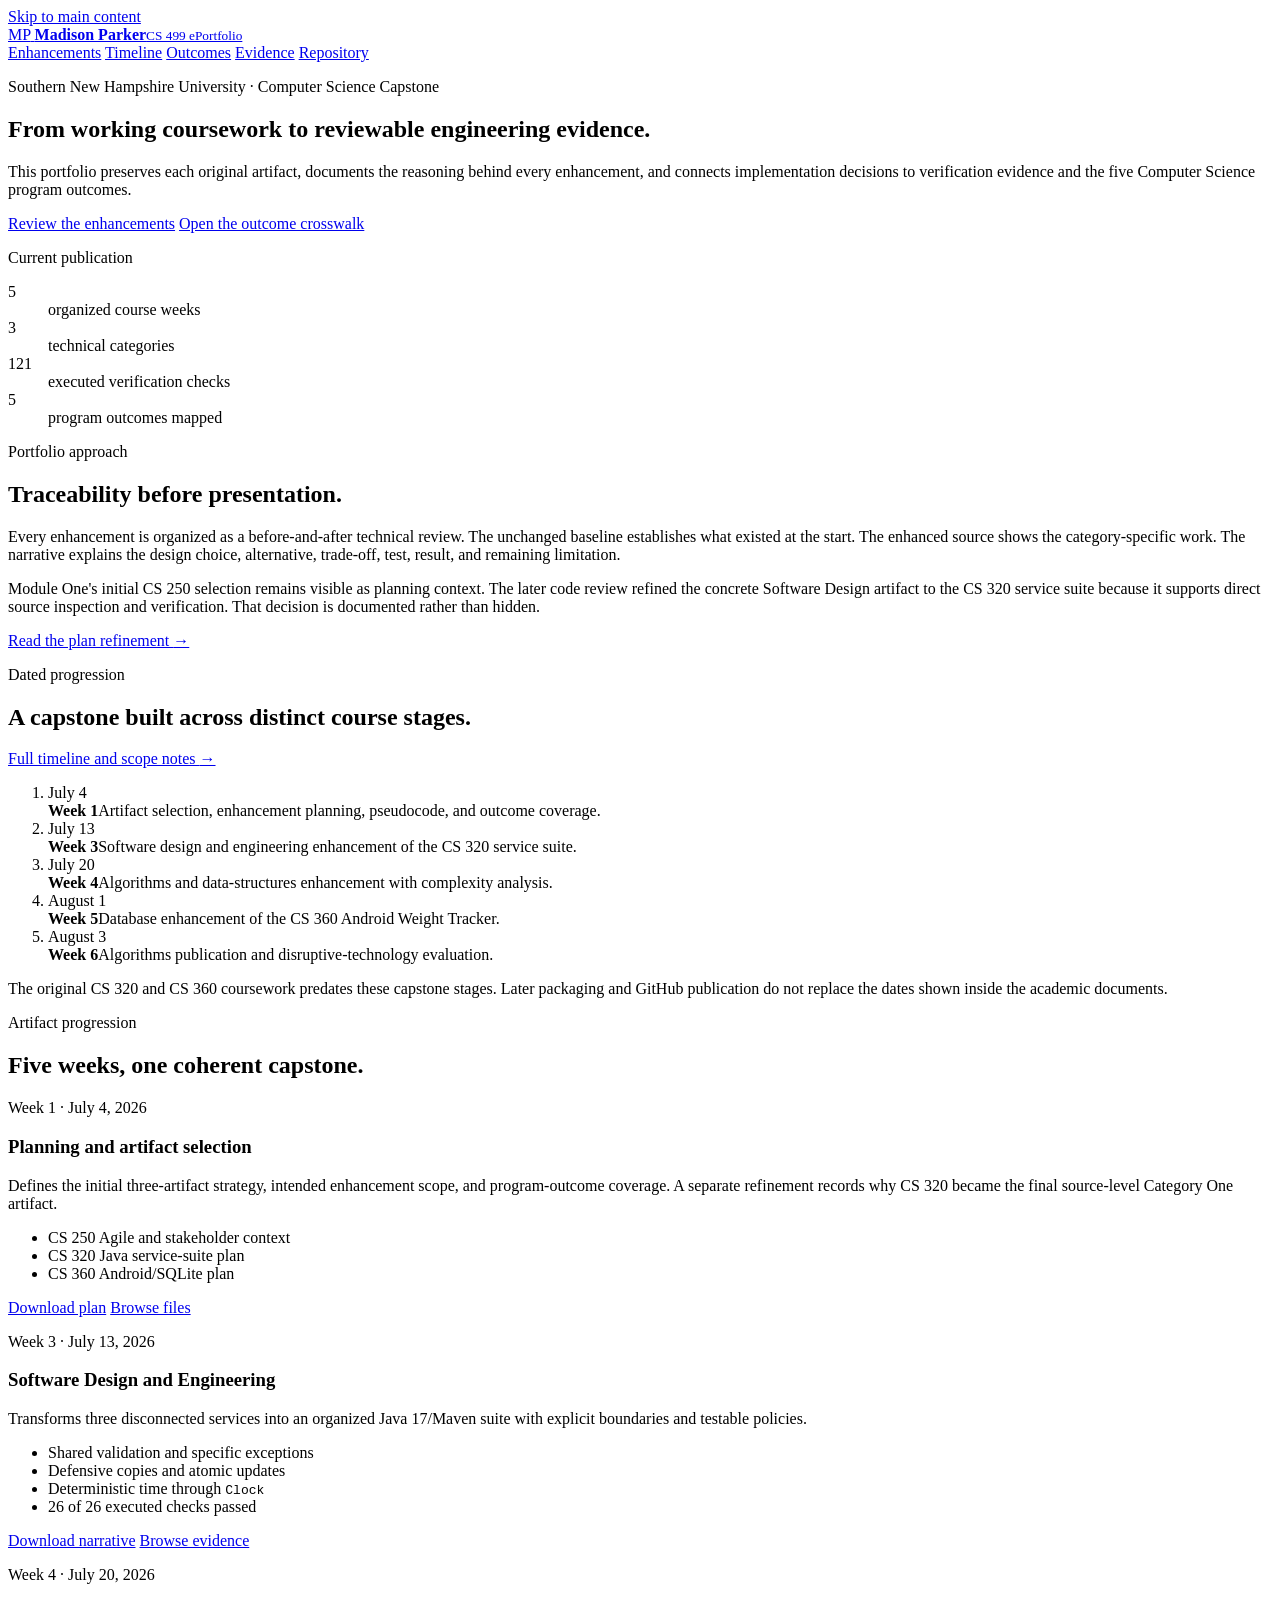
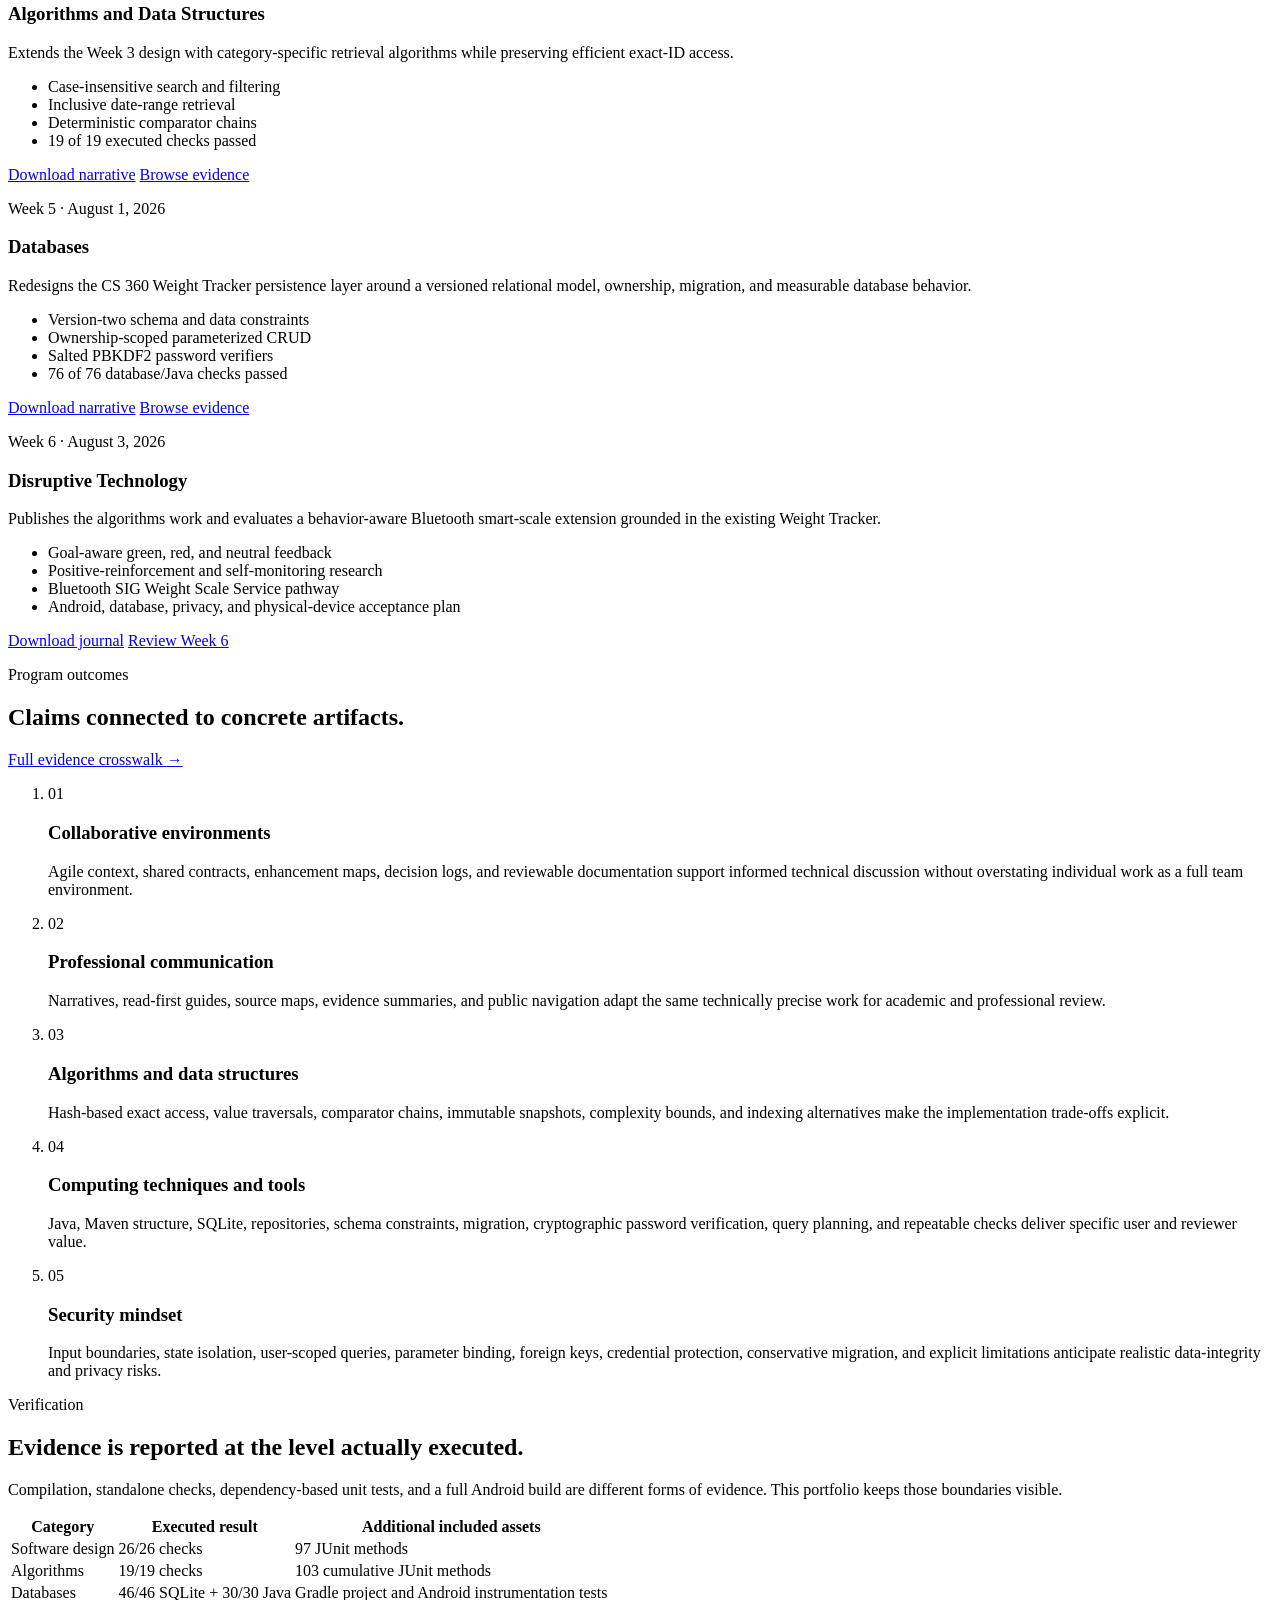
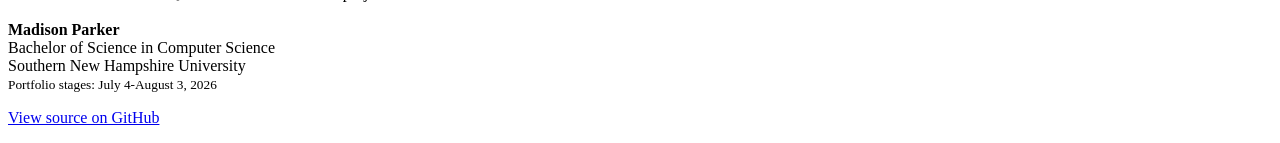
==== index.html @ ed0abc40 "Add ePortfolio landing page" ====
<!doctype html>
<html lang="en">
<head>
  <meta charset="utf-8">
  <meta name="viewport" content="width=device-width, initial-scale=1">
  <meta name="description" content="Madison Parker's CS 499 Computer Science Capstone ePortfolio: software design, algorithms and data structures, and database enhancements.">
  <title>Madison Parker | CS 499 ePortfolio</title>
  <link rel="stylesheet" href="assets/styles.css">
</head>
<body>
  <a class="skip-link" href="#main">Skip to main content</a>

  <header class="site-header">
    <div class="shell header-inner">
      <a class="brand" href="#top" aria-label="Madison Parker CS 499 ePortfolio home">
        <span class="brand-mark" aria-hidden="true">MP</span>
        <span><strong>Madison Parker</strong><small>CS 499 ePortfolio</small></span>
      </a>
      <nav aria-label="Primary navigation">
        <a href="#enhancements">Enhancements</a>
        <a href="#timeline">Timeline</a>
        <a href="#outcomes">Outcomes</a>
        <a href="#evidence">Evidence</a>
        <a href="https://github.com/Cuthluwu/CS499-ePortfolio">Repository</a>
      </nav>
    </div>
  </header>

  <main id="main">
    <section class="hero" id="top">
      <div class="shell hero-grid">
        <div>
          <p class="eyebrow">Southern New Hampshire University · Computer Science Capstone</p>
          <h1>From working coursework to reviewable engineering evidence.</h1>
          <p class="hero-copy">This portfolio preserves each original artifact, documents the reasoning behind every enhancement, and connects implementation decisions to verification evidence and the five Computer Science program outcomes.</p>
          <div class="actions">
            <a class="button primary" href="#enhancements">Review the enhancements</a>
            <a class="button secondary" href="OUTCOME_CROSSWALK.md">Open the outcome crosswalk</a>
          </div>
        </div>
        <aside class="summary-panel" aria-label="Portfolio summary">
          <p class="panel-label">Current publication</p>
          <dl>
            <div><dt>5</dt><dd>organized course weeks</dd></div>
            <div><dt>3</dt><dd>technical categories</dd></div>
            <div><dt>121</dt><dd>executed verification checks</dd></div>
            <div><dt>5</dt><dd>program outcomes mapped</dd></div>
          </dl>
        </aside>
      </div>
    </section>

    <section class="section" aria-labelledby="approach-title">
      <div class="shell split">
        <div>
          <p class="eyebrow">Portfolio approach</p>
          <h2 id="approach-title">Traceability before presentation.</h2>
        </div>
        <div class="prose">
          <p>Every enhancement is organized as a before-and-after technical review. The unchanged baseline establishes what existed at the start. The enhanced source shows the category-specific work. The narrative explains the design choice, alternative, trade-off, test, result, and remaining limitation.</p>
          <p>Module One's initial CS 250 selection remains visible as planning context. The later code review refined the concrete Software Design artifact to the CS 320 service suite because it supports direct source inspection and verification. That decision is documented rather than hidden.</p>
          <a class="text-link" href="Week-1_Module-One-Planning/PLAN_REFINEMENT.md">Read the plan refinement <span aria-hidden="true">→</span></a>
        </div>
      </div>
    </section>

    <section class="section timeline-section" id="timeline" aria-labelledby="timeline-title">
      <div class="shell">
        <div class="section-heading">
          <div>
            <p class="eyebrow">Dated progression</p>
            <h2 id="timeline-title">A capstone built across distinct course stages.</h2>
          </div>
          <a class="text-link" href="PORTFOLIO_TIMELINE.md">Full timeline and scope notes <span aria-hidden="true">→</span></a>
        </div>
        <ol class="timeline-list">
          <li><time datetime="2026-07-04">July 4</time><div><strong>Week 1</strong><span>Artifact selection, enhancement planning, pseudocode, and outcome coverage.</span></div></li>
          <li><time datetime="2026-07-13">July 13</time><div><strong>Week 3</strong><span>Software design and engineering enhancement of the CS 320 service suite.</span></div></li>
          <li><time datetime="2026-07-20">July 20</time><div><strong>Week 4</strong><span>Algorithms and data-structures enhancement with complexity analysis.</span></div></li>
          <li><time datetime="2026-08-01">August 1</time><div><strong>Week 5</strong><span>Database enhancement of the CS 360 Android Weight Tracker.</span></div></li>
          <li><time datetime="2026-08-03">August 3</time><div><strong>Week 6</strong><span>Algorithms publication and disruptive-technology evaluation.</span></div></li>
        </ol>
        <p class="timeline-note">The original CS 320 and CS 360 coursework predates these capstone stages. Later packaging and GitHub publication do not replace the dates shown inside the academic documents.</p>
      </div>
    </section>

    <section class="section section-tint" id="enhancements" aria-labelledby="enhancements-title">
      <div class="shell">
        <p class="eyebrow">Artifact progression</p>
        <h2 id="enhancements-title">Five weeks, one coherent capstone.</h2>
        <div class="card-grid">
          <article class="card planning-card">
            <p class="card-number">Week 1 · <time datetime="2026-07-04">July 4, 2026</time></p>
            <h3>Planning and artifact selection</h3>
            <p>Defines the initial three-artifact strategy, intended enhancement scope, and program-outcome coverage. A separate refinement records why CS 320 became the final source-level Category One artifact.</p>
            <ul>
              <li>CS 250 Agile and stakeholder context</li>
              <li>CS 320 Java service-suite plan</li>
              <li>CS 360 Android/SQLite plan</li>
            </ul>
            <div class="card-links">
              <a href="Week-1_Module-One-Planning/Madison_Parker_CS499_Module_One_Assignment.docx">Download plan</a>
              <a href="https://github.com/Cuthluwu/CS499-ePortfolio/tree/main/Week-1_Module-One-Planning">Browse files</a>
            </div>
          </article>

          <article class="card">
            <p class="card-number">Week 3 · <time datetime="2026-07-13">July 13, 2026</time></p>
            <h3>Software Design and Engineering</h3>
            <p>Transforms three disconnected services into an organized Java 17/Maven suite with explicit boundaries and testable policies.</p>
            <ul>
              <li>Shared validation and specific exceptions</li>
              <li>Defensive copies and atomic updates</li>
              <li>Deterministic time through <code>Clock</code></li>
              <li>26 of 26 executed checks passed</li>
            </ul>
            <div class="card-links">
              <a href="Week-3_Software-Design-and-Engineering/Madison_Parker_CS499_Milestone2_Software_Design_Narrative.docx">Download narrative</a>
              <a href="https://github.com/Cuthluwu/CS499-ePortfolio/tree/main/Week-3_Software-Design-and-Engineering">Browse evidence</a>
            </div>
          </article>

          <article class="card">
            <p class="card-number">Week 4 · <time datetime="2026-07-20">July 20, 2026</time></p>
            <h3>Algorithms and Data Structures</h3>
            <p>Extends the Week 3 design with category-specific retrieval algorithms while preserving efficient exact-ID access.</p>
            <ul>
              <li>Case-insensitive search and filtering</li>
              <li>Inclusive date-range retrieval</li>
              <li>Deterministic comparator chains</li>
              <li>19 of 19 executed checks passed</li>
            </ul>
            <div class="card-links">
              <a href="Week-4_Algorithms-and-Data-Structures/Madison_Parker_CS499_Milestone3_Algorithms_Narrative.docx">Download narrative</a>
              <a href="https://github.com/Cuthluwu/CS499-ePortfolio/tree/main/Week-4_Algorithms-and-Data-Structures">Browse evidence</a>
            </div>
          </article>

          <article class="card">
            <p class="card-number">Week 5 · <time datetime="2026-08-01">August 1, 2026</time></p>
            <h3>Databases</h3>
            <p>Redesigns the CS 360 Weight Tracker persistence layer around a versioned relational model, ownership, migration, and measurable database behavior.</p>
            <ul>
              <li>Version-two schema and data constraints</li>
              <li>Ownership-scoped parameterized CRUD</li>
              <li>Salted PBKDF2 password verifiers</li>
              <li>76 of 76 database/Java checks passed</li>
            </ul>
            <div class="card-links">
              <a href="Week-5_Databases/Madison_Parker_CS499_Milestone4_Database_Narrative.docx">Download narrative</a>
              <a href="https://github.com/Cuthluwu/CS499-ePortfolio/tree/main/Week-5_Databases">Browse evidence</a>
            </div>
          </article>

          <article class="card">
            <p class="card-number">Week 6 · <time datetime="2026-08-03">August 3, 2026</time></p>
            <h3>Disruptive Technology</h3>
            <p>Publishes the algorithms work and evaluates a behavior-aware Bluetooth smart-scale extension grounded in the existing Weight Tracker.</p>
            <ul>
              <li>Goal-aware green, red, and neutral feedback</li>
              <li>Positive-reinforcement and self-monitoring research</li>
              <li>Bluetooth SIG Weight Scale Service pathway</li>
              <li>Android, database, privacy, and physical-device acceptance plan</li>
            </ul>
            <div class="card-links">
              <a href="Week-6_Algorithms-Publication-and-Technology/Madison_Parker_CS499_Module6_Disruptive_Technology_Journal.docx">Download journal</a>
              <a href="Week-6_Algorithms-Publication-and-Technology/">Review Week 6</a>
            </div>
          </article>
        </div>
      </div>
    </section>

    <section class="section" id="outcomes" aria-labelledby="outcomes-title">
      <div class="shell">
        <div class="section-heading">
          <div>
            <p class="eyebrow">Program outcomes</p>
            <h2 id="outcomes-title">Claims connected to concrete artifacts.</h2>
          </div>
          <a class="text-link" href="OUTCOME_CROSSWALK.md">Full evidence crosswalk <span aria-hidden="true">→</span></a>
        </div>
        <ol class="outcome-list">
          <li><span>01</span><div><h3>Collaborative environments</h3><p>Agile context, shared contracts, enhancement maps, decision logs, and reviewable documentation support informed technical discussion without overstating individual work as a full team environment.</p></div></li>
          <li><span>02</span><div><h3>Professional communication</h3><p>Narratives, read-first guides, source maps, evidence summaries, and public navigation adapt the same technically precise work for academic and professional review.</p></div></li>
          <li><span>03</span><div><h3>Algorithms and data structures</h3><p>Hash-based exact access, value traversals, comparator chains, immutable snapshots, complexity bounds, and indexing alternatives make the implementation trade-offs explicit.</p></div></li>
          <li><span>04</span><div><h3>Computing techniques and tools</h3><p>Java, Maven structure, SQLite, repositories, schema constraints, migration, cryptographic password verification, query planning, and repeatable checks deliver specific user and reviewer value.</p></div></li>
          <li><span>05</span><div><h3>Security mindset</h3><p>Input boundaries, state isolation, user-scoped queries, parameter binding, foreign keys, credential protection, conservative migration, and explicit limitations anticipate realistic data-integrity and privacy risks.</p></div></li>
        </ol>
      </div>
    </section>

    <section class="section evidence" id="evidence" aria-labelledby="evidence-title">
      <div class="shell evidence-grid">
        <div>
          <p class="eyebrow">Verification</p>
          <h2 id="evidence-title">Evidence is reported at the level actually executed.</h2>
          <p>Compilation, standalone checks, dependency-based unit tests, and a full Android build are different forms of evidence. This portfolio keeps those boundaries visible.</p>
        </div>
        <div class="evidence-table-wrap">
          <table>
            <thead><tr><th>Category</th><th>Executed result</th><th>Additional included assets</th></tr></thead>
            <tbody>
              <tr><td>Software design</td><td>26/26 checks</td><td>97 JUnit methods</td></tr>
              <tr><td>Algorithms</td><td>19/19 checks</td><td>103 cumulative JUnit methods</td></tr>
              <tr><td>Databases</td><td>46/46 SQLite + 30/30 Java</td><td>Gradle project and Android instrumentation tests</td></tr>
            </tbody>
          </table>
        </div>
      </div>
    </section>
  </main>

  <footer>
    <div class="shell footer-inner">
      <p><strong>Madison Parker</strong><br>Bachelor of Science in Computer Science<br>Southern New Hampshire University<br><small>Portfolio stages: July 4-August 3, 2026</small></p>
      <p><a href="https://github.com/Cuthluwu/CS499-ePortfolio">View source on GitHub</a></p>
    </div>
  </footer>
</body>
</html>
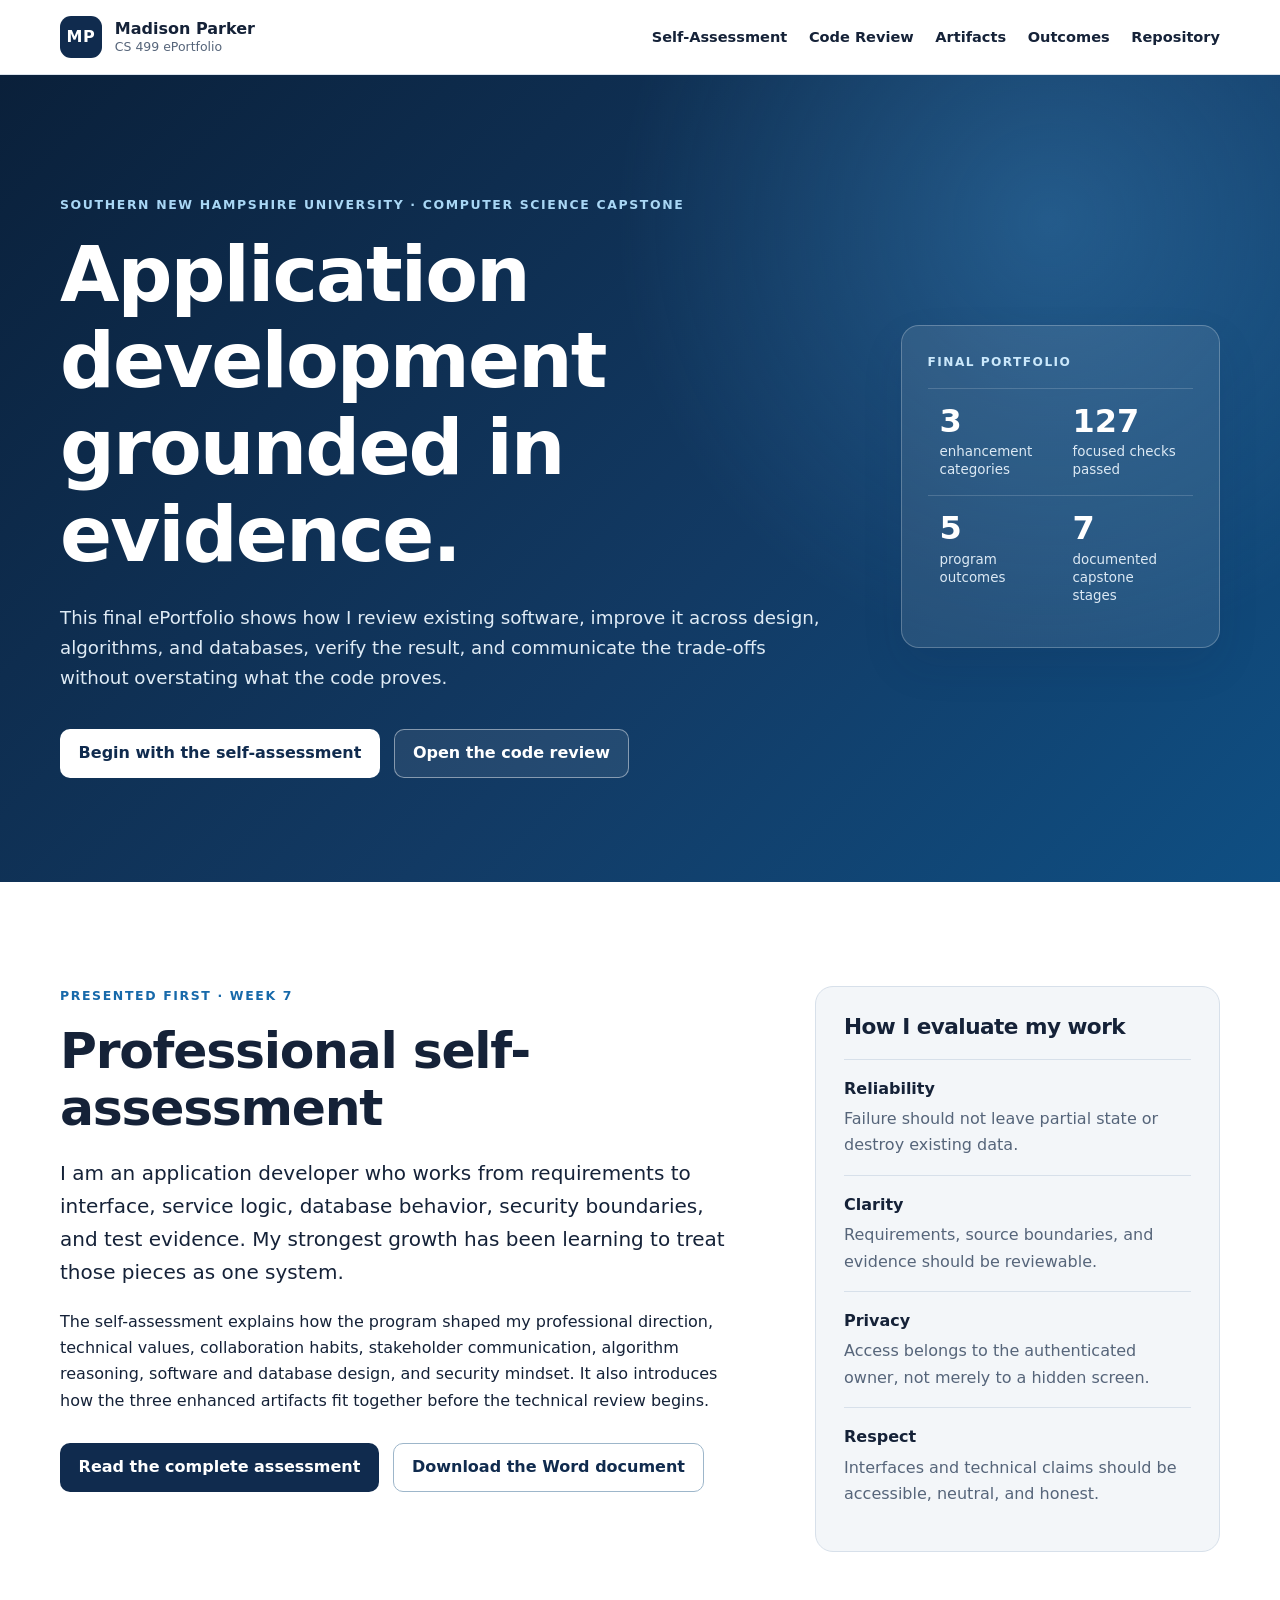
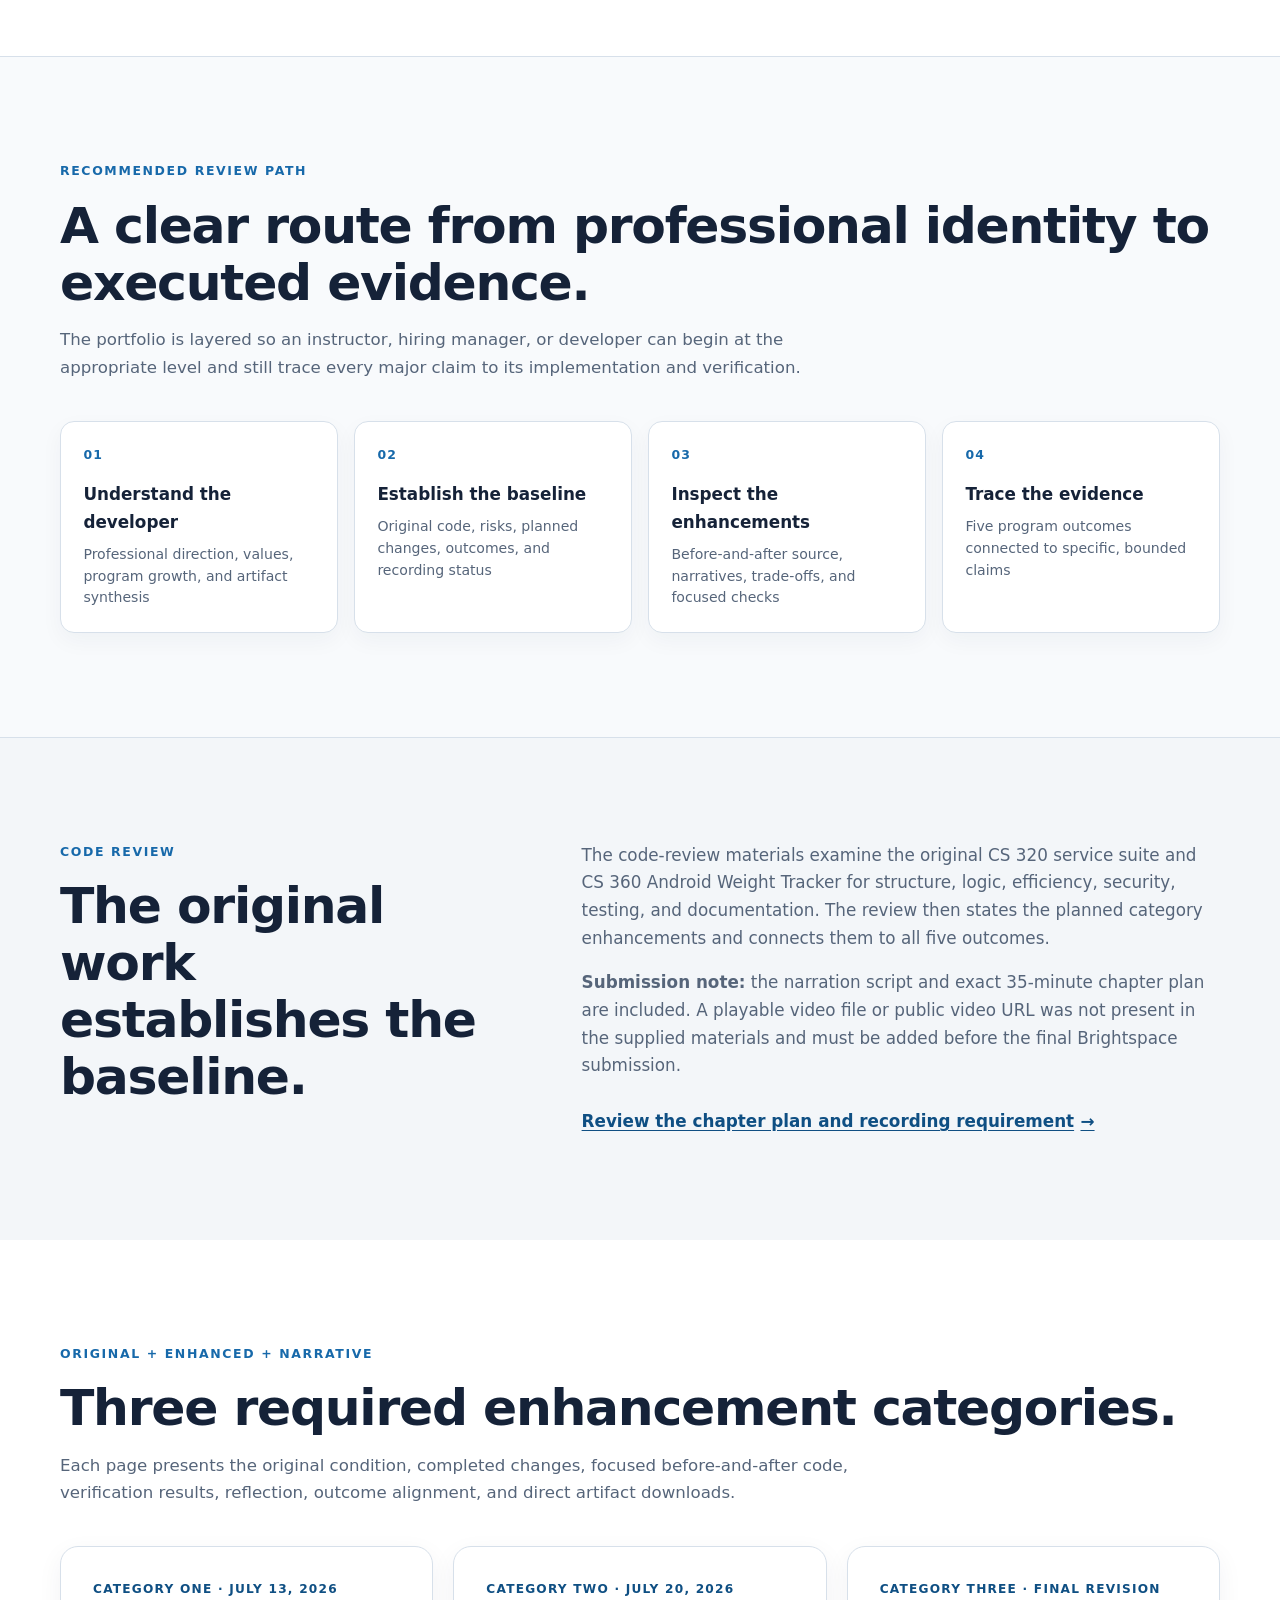
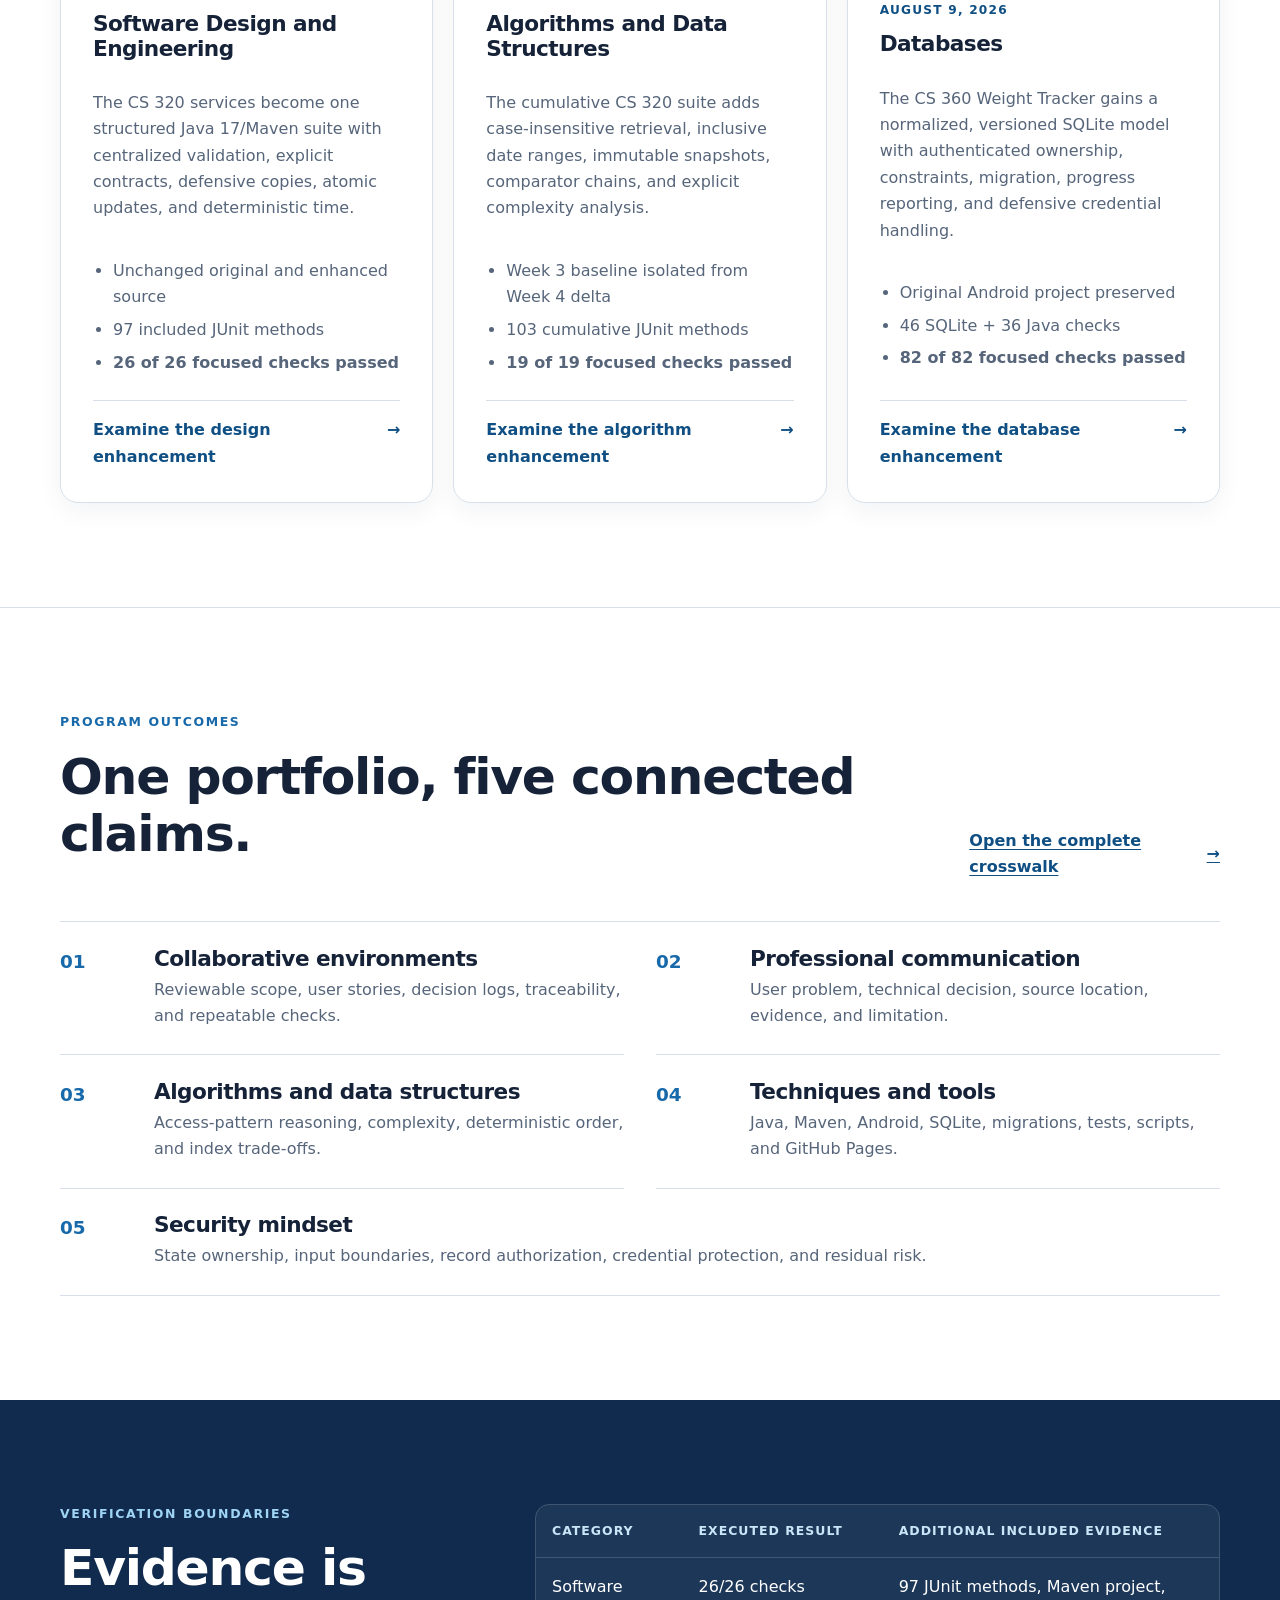
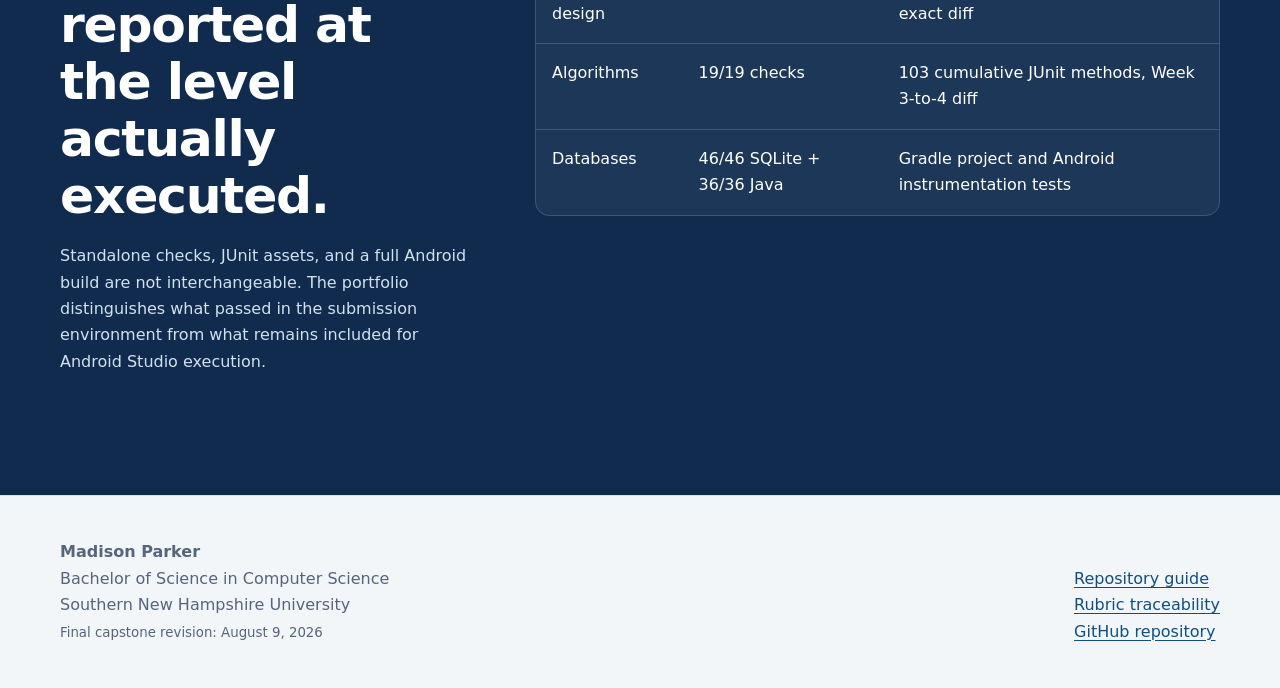
==== commit c6e39b35: "Publish final CS 499 ePortfolio Add the professional self-assessment and code-review materials, poli" ====
--- a/index.html
+++ b/index.html
@@ -3,24 +3,23 @@
 <head>
   <meta charset="utf-8">
   <meta name="viewport" content="width=device-width, initial-scale=1">
-  <meta name="description" content="Madison Parker's CS 499 Computer Science Capstone ePortfolio: software design, algorithms and data structures, and database enhancements.">
+  <meta name="description" content="Madison Parker's final CS 499 Computer Science Capstone ePortfolio with professional self-assessment, code review materials, original and enhanced artifacts, narratives, and program-outcome evidence.">
   <title>Madison Parker | CS 499 ePortfolio</title>
   <link rel="stylesheet" href="assets/styles.css">
 </head>
 <body>
   <a class="skip-link" href="#main">Skip to main content</a>
-
   <header class="site-header">
     <div class="shell header-inner">
-      <a class="brand" href="#top" aria-label="Madison Parker CS 499 ePortfolio home">
+      <a class="brand" href="index.html" aria-label="Madison Parker CS 499 ePortfolio home">
         <span class="brand-mark" aria-hidden="true">MP</span>
         <span><strong>Madison Parker</strong><small>CS 499 ePortfolio</small></span>
       </a>
       <nav aria-label="Primary navigation">
-        <a href="#enhancements">Enhancements</a>
-        <a href="#timeline">Timeline</a>
-        <a href="#outcomes">Outcomes</a>
-        <a href="#evidence">Evidence</a>
+        <a href="self-assessment.html">Self-Assessment</a>
+        <a href="code-review.html">Code Review</a>
+        <a href="#artifacts">Artifacts</a>
+        <a href="outcomes.html">Outcomes</a>
         <a href="https://github.com/Cuthluwu/CS499-ePortfolio">Repository</a>
       </nav>
     </div>
@@ -31,179 +30,155 @@
       <div class="shell hero-grid">
         <div>
           <p class="eyebrow">Southern New Hampshire University · Computer Science Capstone</p>
-          <h1>From working coursework to reviewable engineering evidence.</h1>
-          <p class="hero-copy">This portfolio preserves each original artifact, documents the reasoning behind every enhancement, and connects implementation decisions to verification evidence and the five Computer Science program outcomes.</p>
+          <h1>Application development grounded in evidence.</h1>
+          <p class="hero-copy">This final ePortfolio shows how I review existing software, improve it across design, algorithms, and databases, verify the result, and communicate the trade-offs without overstating what the code proves.</p>
           <div class="actions">
-            <a class="button primary" href="#enhancements">Review the enhancements</a>
-            <a class="button secondary" href="OUTCOME_CROSSWALK.md">Open the outcome crosswalk</a>
+            <a class="button primary" href="self-assessment.html">Begin with the self-assessment</a>
+            <a class="button secondary" href="code-review.html">Open the code review</a>
           </div>
         </div>
-        <aside class="summary-panel" aria-label="Portfolio summary">
-          <p class="panel-label">Current publication</p>
+        <aside class="summary-panel" aria-label="Portfolio evidence summary">
+          <p class="panel-label">Final portfolio</p>
           <dl>
-            <div><dt>5</dt><dd>organized course weeks</dd></div>
-            <div><dt>3</dt><dd>technical categories</dd></div>
-            <div><dt>121</dt><dd>executed verification checks</dd></div>
-            <div><dt>5</dt><dd>program outcomes mapped</dd></div>
+            <div><dt>3</dt><dd>enhancement categories</dd></div>
+            <div><dt>127</dt><dd>focused checks passed</dd></div>
+            <div><dt>5</dt><dd>program outcomes</dd></div>
+            <div><dt>7</dt><dd>documented capstone stages</dd></div>
           </dl>
         </aside>
       </div>
     </section>
 
-    <section class="section" aria-labelledby="approach-title">
+    <section class="section assessment-first" aria-labelledby="assessment-title">
+      <div class="shell feature-layout">
+        <div>
+          <p class="eyebrow">Presented first · Week 7</p>
+          <h2 id="assessment-title">Professional self-assessment</h2>
+          <p class="lede">I am an application developer who works from requirements to interface, service logic, database behavior, security boundaries, and test evidence. My strongest growth has been learning to treat those pieces as one system.</p>
+          <p>The self-assessment explains how the program shaped my professional direction, technical values, collaboration habits, stakeholder communication, algorithm reasoning, software and database design, and security mindset. It also introduces how the three enhanced artifacts fit together before the technical review begins.</p>
+          <div class="actions dark-actions">
+            <a class="button dark" href="self-assessment.html">Read the complete assessment</a>
+            <a class="button outline" href="Week-7_Final-ePortfolio-and-Self-Assessment/Madison_Parker_CS499_Professional_Self_Assessment.docx">Download the Word document</a>
+          </div>
+        </div>
+        <aside class="principles" aria-label="Professional principles">
+          <h3>How I evaluate my work</h3>
+          <dl>
+            <div><dt>Reliability</dt><dd>Failure should not leave partial state or destroy existing data.</dd></div>
+            <div><dt>Clarity</dt><dd>Requirements, source boundaries, and evidence should be reviewable.</dd></div>
+            <div><dt>Privacy</dt><dd>Access belongs to the authenticated owner, not merely to a hidden screen.</dd></div>
+            <div><dt>Respect</dt><dd>Interfaces and technical claims should be accessible, neutral, and honest.</dd></div>
+          </dl>
+        </aside>
+      </div>
+    </section>
+
+    <section class="section review-path-section" aria-labelledby="path-title">
+      <div class="shell">
+        <p class="eyebrow">Recommended review path</p>
+        <h2 id="path-title">A clear route from professional identity to executed evidence.</h2>
+        <p class="section-intro">The portfolio is layered so an instructor, hiring manager, or developer can begin at the appropriate level and still trace every major claim to its implementation and verification.</p>
+        <ol class="review-path">
+          <li><a href="self-assessment.html"><span>01</span><strong>Understand the developer</strong><small>Professional direction, values, program growth, and artifact synthesis</small></a></li>
+          <li><a href="code-review.html"><span>02</span><strong>Establish the baseline</strong><small>Original code, risks, planned changes, outcomes, and recording status</small></a></li>
+          <li><a href="#artifacts"><span>03</span><strong>Inspect the enhancements</strong><small>Before-and-after source, narratives, trade-offs, and focused checks</small></a></li>
+          <li><a href="outcomes.html"><span>04</span><strong>Trace the evidence</strong><small>Five program outcomes connected to specific, bounded claims</small></a></li>
+        </ol>
+      </div>
+    </section>
+
+    <section class="section section-tint" aria-labelledby="review-title">
       <div class="shell split">
         <div>
-          <p class="eyebrow">Portfolio approach</p>
-          <h2 id="approach-title">Traceability before presentation.</h2>
+          <p class="eyebrow">Code review</p>
+          <h2 id="review-title">The original work establishes the baseline.</h2>
         </div>
         <div class="prose">
-          <p>Every enhancement is organized as a before-and-after technical review. The unchanged baseline establishes what existed at the start. The enhanced source shows the category-specific work. The narrative explains the design choice, alternative, trade-off, test, result, and remaining limitation.</p>
-          <p>Module One's initial CS 250 selection remains visible as planning context. The later code review refined the concrete Software Design artifact to the CS 320 service suite because it supports direct source inspection and verification. That decision is documented rather than hidden.</p>
-          <a class="text-link" href="Week-1_Module-One-Planning/PLAN_REFINEMENT.md">Read the plan refinement <span aria-hidden="true">→</span></a>
+          <p>The code-review materials examine the original CS 320 service suite and CS 360 Android Weight Tracker for structure, logic, efficiency, security, testing, and documentation. The review then states the planned category enhancements and connects them to all five outcomes.</p>
+          <p><strong>Submission note:</strong> the narration script and exact 35-minute chapter plan are included. A playable video file or public video URL was not present in the supplied materials and must be added before the final Brightspace submission.</p>
+          <a class="text-link" href="code-review.html">Review the chapter plan and recording requirement <span aria-hidden="true">→</span></a>
         </div>
       </div>
     </section>
 
-    <section class="section timeline-section" id="timeline" aria-labelledby="timeline-title">
+    <section class="section" id="artifacts" aria-labelledby="artifacts-title">
       <div class="shell">
-        <div class="section-heading">
-          <div>
-            <p class="eyebrow">Dated progression</p>
-            <h2 id="timeline-title">A capstone built across distinct course stages.</h2>
-          </div>
-          <a class="text-link" href="PORTFOLIO_TIMELINE.md">Full timeline and scope notes <span aria-hidden="true">→</span></a>
-        </div>
-        <ol class="timeline-list">
-          <li><time datetime="2026-07-04">July 4</time><div><strong>Week 1</strong><span>Artifact selection, enhancement planning, pseudocode, and outcome coverage.</span></div></li>
-          <li><time datetime="2026-07-13">July 13</time><div><strong>Week 3</strong><span>Software design and engineering enhancement of the CS 320 service suite.</span></div></li>
-          <li><time datetime="2026-07-20">July 20</time><div><strong>Week 4</strong><span>Algorithms and data-structures enhancement with complexity analysis.</span></div></li>
-          <li><time datetime="2026-08-01">August 1</time><div><strong>Week 5</strong><span>Database enhancement of the CS 360 Android Weight Tracker.</span></div></li>
-          <li><time datetime="2026-08-03">August 3</time><div><strong>Week 6</strong><span>Algorithms publication and disruptive-technology evaluation.</span></div></li>
-        </ol>
-        <p class="timeline-note">The original CS 320 and CS 360 coursework predates these capstone stages. Later packaging and GitHub publication do not replace the dates shown inside the academic documents.</p>
-      </div>
-    </section>
-
-    <section class="section section-tint" id="enhancements" aria-labelledby="enhancements-title">
-      <div class="shell">
-        <p class="eyebrow">Artifact progression</p>
-        <h2 id="enhancements-title">Five weeks, one coherent capstone.</h2>
-        <div class="card-grid">
-          <article class="card planning-card">
-            <p class="card-number">Week 1 · <time datetime="2026-07-04">July 4, 2026</time></p>
-            <h3>Planning and artifact selection</h3>
-            <p>Defines the initial three-artifact strategy, intended enhancement scope, and program-outcome coverage. A separate refinement records why CS 320 became the final source-level Category One artifact.</p>
+        <p class="eyebrow">Original + enhanced + narrative</p>
+        <h2 id="artifacts-title">Three required enhancement categories.</h2>
+        <p class="section-intro">Each page presents the original condition, completed changes, focused before-and-after code, verification results, reflection, outcome alignment, and direct artifact downloads.</p>
+        <div class="card-grid three">
+          <article class="card category-card">
+            <p class="card-number">Category One · July 13, 2026</p>
+            <h3>Software Design and Engineering</h3>
+            <p>The CS 320 services become one structured Java 17/Maven suite with centralized validation, explicit contracts, defensive copies, atomic updates, and deterministic time.</p>
             <ul>
-              <li>CS 250 Agile and stakeholder context</li>
-              <li>CS 320 Java service-suite plan</li>
-              <li>CS 360 Android/SQLite plan</li>
+              <li>Unchanged original and enhanced source</li>
+              <li>97 included JUnit methods</li>
+              <li><strong>26 of 26 focused checks passed</strong></li>
             </ul>
-            <div class="card-links">
-              <a href="Week-1_Module-One-Planning/Madison_Parker_CS499_Module_One_Assignment.docx">Download plan</a>
-              <a href="https://github.com/Cuthluwu/CS499-ePortfolio/tree/main/Week-1_Module-One-Planning">Browse files</a>
-            </div>
+            <a class="card-action" href="software-design.html">Examine the design enhancement <span aria-hidden="true">→</span></a>
           </article>
 
-          <article class="card">
-            <p class="card-number">Week 3 · <time datetime="2026-07-13">July 13, 2026</time></p>
-            <h3>Software Design and Engineering</h3>
-            <p>Transforms three disconnected services into an organized Java 17/Maven suite with explicit boundaries and testable policies.</p>
+          <article class="card category-card">
+            <p class="card-number">Category Two · July 20, 2026</p>
+            <h3>Algorithms and Data Structures</h3>
+            <p>The cumulative CS 320 suite adds case-insensitive retrieval, inclusive date ranges, immutable snapshots, comparator chains, and explicit complexity analysis.</p>
             <ul>
-              <li>Shared validation and specific exceptions</li>
-              <li>Defensive copies and atomic updates</li>
-              <li>Deterministic time through <code>Clock</code></li>
-              <li>26 of 26 executed checks passed</li>
+              <li>Week 3 baseline isolated from Week 4 delta</li>
+              <li>103 cumulative JUnit methods</li>
+              <li><strong>19 of 19 focused checks passed</strong></li>
             </ul>
-            <div class="card-links">
-              <a href="Week-3_Software-Design-and-Engineering/Madison_Parker_CS499_Milestone2_Software_Design_Narrative.docx">Download narrative</a>
-              <a href="https://github.com/Cuthluwu/CS499-ePortfolio/tree/main/Week-3_Software-Design-and-Engineering">Browse evidence</a>
-            </div>
+            <a class="card-action" href="algorithms.html">Examine the algorithm enhancement <span aria-hidden="true">→</span></a>
           </article>
 
-          <article class="card">
-            <p class="card-number">Week 4 · <time datetime="2026-07-20">July 20, 2026</time></p>
-            <h3>Algorithms and Data Structures</h3>
-            <p>Extends the Week 3 design with category-specific retrieval algorithms while preserving efficient exact-ID access.</p>
+          <article class="card category-card">
+            <p class="card-number">Category Three · final revision August 9, 2026</p>
+            <h3>Databases</h3>
+            <p>The CS 360 Weight Tracker gains a normalized, versioned SQLite model with authenticated ownership, constraints, migration, progress reporting, and defensive credential handling.</p>
             <ul>
-              <li>Case-insensitive search and filtering</li>
-              <li>Inclusive date-range retrieval</li>
-              <li>Deterministic comparator chains</li>
-              <li>19 of 19 executed checks passed</li>
+              <li>Original Android project preserved</li>
+              <li>46 SQLite + 36 Java checks</li>
+              <li><strong>82 of 82 focused checks passed</strong></li>
             </ul>
-            <div class="card-links">
-              <a href="Week-4_Algorithms-and-Data-Structures/Madison_Parker_CS499_Milestone3_Algorithms_Narrative.docx">Download narrative</a>
-              <a href="https://github.com/Cuthluwu/CS499-ePortfolio/tree/main/Week-4_Algorithms-and-Data-Structures">Browse evidence</a>
-            </div>
-          </article>
-
-          <article class="card">
-            <p class="card-number">Week 5 · <time datetime="2026-08-01">August 1, 2026</time></p>
-            <h3>Databases</h3>
-            <p>Redesigns the CS 360 Weight Tracker persistence layer around a versioned relational model, ownership, migration, and measurable database behavior.</p>
-            <ul>
-              <li>Version-two schema and data constraints</li>
-              <li>Ownership-scoped parameterized CRUD</li>
-              <li>Salted PBKDF2 password verifiers</li>
-              <li>76 of 76 database/Java checks passed</li>
-            </ul>
-            <div class="card-links">
-              <a href="Week-5_Databases/Madison_Parker_CS499_Milestone4_Database_Narrative.docx">Download narrative</a>
-              <a href="https://github.com/Cuthluwu/CS499-ePortfolio/tree/main/Week-5_Databases">Browse evidence</a>
-            </div>
-          </article>
-
-          <article class="card">
-            <p class="card-number">Week 6 · <time datetime="2026-08-03">August 3, 2026</time></p>
-            <h3>Disruptive Technology</h3>
-            <p>Publishes the algorithms work and evaluates a behavior-aware Bluetooth smart-scale extension grounded in the existing Weight Tracker.</p>
-            <ul>
-              <li>Goal-aware green, red, and neutral feedback</li>
-              <li>Positive-reinforcement and self-monitoring research</li>
-              <li>Bluetooth SIG Weight Scale Service pathway</li>
-              <li>Android, database, privacy, and physical-device acceptance plan</li>
-            </ul>
-            <div class="card-links">
-              <a href="Week-6_Algorithms-Publication-and-Technology/Madison_Parker_CS499_Module6_Disruptive_Technology_Journal.docx">Download journal</a>
-              <a href="Week-6_Algorithms-Publication-and-Technology/">Review Week 6</a>
-            </div>
+            <a class="card-action" href="databases.html">Examine the database enhancement <span aria-hidden="true">→</span></a>
           </article>
         </div>
       </div>
     </section>
 
-    <section class="section" id="outcomes" aria-labelledby="outcomes-title">
+    <section class="section outcomes-preview" aria-labelledby="outcomes-title">
       <div class="shell">
         <div class="section-heading">
           <div>
             <p class="eyebrow">Program outcomes</p>
-            <h2 id="outcomes-title">Claims connected to concrete artifacts.</h2>
+            <h2 id="outcomes-title">One portfolio, five connected claims.</h2>
           </div>
-          <a class="text-link" href="OUTCOME_CROSSWALK.md">Full evidence crosswalk <span aria-hidden="true">→</span></a>
+          <a class="text-link" href="outcomes.html">Open the complete crosswalk <span aria-hidden="true">→</span></a>
         </div>
-        <ol class="outcome-list">
-          <li><span>01</span><div><h3>Collaborative environments</h3><p>Agile context, shared contracts, enhancement maps, decision logs, and reviewable documentation support informed technical discussion without overstating individual work as a full team environment.</p></div></li>
-          <li><span>02</span><div><h3>Professional communication</h3><p>Narratives, read-first guides, source maps, evidence summaries, and public navigation adapt the same technically precise work for academic and professional review.</p></div></li>
-          <li><span>03</span><div><h3>Algorithms and data structures</h3><p>Hash-based exact access, value traversals, comparator chains, immutable snapshots, complexity bounds, and indexing alternatives make the implementation trade-offs explicit.</p></div></li>
-          <li><span>04</span><div><h3>Computing techniques and tools</h3><p>Java, Maven structure, SQLite, repositories, schema constraints, migration, cryptographic password verification, query planning, and repeatable checks deliver specific user and reviewer value.</p></div></li>
-          <li><span>05</span><div><h3>Security mindset</h3><p>Input boundaries, state isolation, user-scoped queries, parameter binding, foreign keys, credential protection, conservative migration, and explicit limitations anticipate realistic data-integrity and privacy risks.</p></div></li>
+        <ol class="outcome-list compact">
+          <li><span>01</span><div><h3>Collaborative environments</h3><p>Reviewable scope, user stories, decision logs, traceability, and repeatable checks.</p></div></li>
+          <li><span>02</span><div><h3>Professional communication</h3><p>User problem, technical decision, source location, evidence, and limitation.</p></div></li>
+          <li><span>03</span><div><h3>Algorithms and data structures</h3><p>Access-pattern reasoning, complexity, deterministic order, and index trade-offs.</p></div></li>
+          <li><span>04</span><div><h3>Techniques and tools</h3><p>Java, Maven, Android, SQLite, migrations, tests, scripts, and GitHub Pages.</p></div></li>
+          <li><span>05</span><div><h3>Security mindset</h3><p>State ownership, input boundaries, record authorization, credential protection, and residual risk.</p></div></li>
         </ol>
       </div>
     </section>
 
-    <section class="section evidence" id="evidence" aria-labelledby="evidence-title">
+    <section class="section evidence" aria-labelledby="evidence-title">
       <div class="shell evidence-grid">
         <div>
-          <p class="eyebrow">Verification</p>
+          <p class="eyebrow">Verification boundaries</p>
           <h2 id="evidence-title">Evidence is reported at the level actually executed.</h2>
-          <p>Compilation, standalone checks, dependency-based unit tests, and a full Android build are different forms of evidence. This portfolio keeps those boundaries visible.</p>
+          <p>Standalone checks, JUnit assets, and a full Android build are not interchangeable. The portfolio distinguishes what passed in the submission environment from what remains included for Android Studio execution.</p>
         </div>
         <div class="evidence-table-wrap">
           <table>
-            <thead><tr><th>Category</th><th>Executed result</th><th>Additional included assets</th></tr></thead>
+            <thead><tr><th>Category</th><th>Executed result</th><th>Additional included evidence</th></tr></thead>
             <tbody>
-              <tr><td>Software design</td><td>26/26 checks</td><td>97 JUnit methods</td></tr>
-              <tr><td>Algorithms</td><td>19/19 checks</td><td>103 cumulative JUnit methods</td></tr>
-              <tr><td>Databases</td><td>46/46 SQLite + 30/30 Java</td><td>Gradle project and Android instrumentation tests</td></tr>
+              <tr><td>Software design</td><td>26/26 checks</td><td>97 JUnit methods, Maven project, exact diff</td></tr>
+              <tr><td>Algorithms</td><td>19/19 checks</td><td>103 cumulative JUnit methods, Week 3-to-4 diff</td></tr>
+              <tr><td>Databases</td><td>46/46 SQLite + 36/36 Java</td><td>Gradle project and Android instrumentation tests</td></tr>
             </tbody>
           </table>
         </div>
@@ -213,8 +188,8 @@
 
   <footer>
     <div class="shell footer-inner">
-      <p><strong>Madison Parker</strong><br>Bachelor of Science in Computer Science<br>Southern New Hampshire University<br><small>Portfolio stages: July 4-August 3, 2026</small></p>
-      <p><a href="https://github.com/Cuthluwu/CS499-ePortfolio">View source on GitHub</a></p>
+      <p><strong>Madison Parker</strong><br>Bachelor of Science in Computer Science<br>Southern New Hampshire University<br><small>Final capstone revision: August 9, 2026</small></p>
+      <p><a href="README.md">Repository guide</a><br><a href="FINAL_PROJECT_RUBRIC_TRACEABILITY.md">Rubric traceability</a><br><a href="https://github.com/Cuthluwu/CS499-ePortfolio">GitHub repository</a></p>
     </div>
   </footer>
 </body>
--- a/assets/styles.css
+++ b/assets/styles.css
@@ -0,0 +1,287 @@
+:root {
+  --ink: #152238;
+  --muted: #56657a;
+  --navy: #102b4e;
+  --blue: #1769aa;
+  --blue-dark: #0f4f83;
+  --line: #d7e0ea;
+  --soft: #f3f6f9;
+  --white: #ffffff;
+  --shadow: 0 18px 42px rgba(16, 43, 78, 0.10);
+  --radius: 18px;
+  --success: #1f6b4f;
+  --success-soft: #e9f6f0;
+  --warning: #8a4b08;
+  --warning-soft: #fff4df;
+}
+
+* { box-sizing: border-box; }
+
+html { scroll-behavior: smooth; scroll-padding-top: 96px; }
+
+body {
+  margin: 0;
+  color: var(--ink);
+  background: var(--white);
+  font-family: Inter, ui-sans-serif, system-ui, -apple-system, BlinkMacSystemFont, "Segoe UI", sans-serif;
+  font-size: 16px;
+  line-height: 1.65;
+}
+
+a { color: var(--blue-dark); text-underline-offset: 0.18em; }
+a:hover { color: var(--blue); }
+a:focus-visible, button:focus-visible {
+  outline: 3px solid #005fcc;
+  outline-offset: 3px;
+  border-radius: 4px;
+  box-shadow: 0 0 0 6px var(--white);
+}
+
+.skip-link {
+  position: fixed;
+  z-index: 100;
+  top: 0.75rem;
+  left: 0.75rem;
+  padding: 0.65rem 0.9rem;
+  color: var(--white);
+  background: var(--navy);
+  transform: translateY(-150%);
+}
+.skip-link:focus { transform: translateY(0); }
+
+.shell { width: min(1160px, calc(100% - 2.5rem)); margin-inline: auto; }
+
+.site-header {
+  position: sticky;
+  top: 0;
+  z-index: 20;
+  border-bottom: 1px solid rgba(215, 224, 234, 0.9);
+  background: rgba(255, 255, 255, 0.95);
+  backdrop-filter: blur(12px);
+}
+
+.header-inner { min-height: 74px; display: flex; align-items: center; justify-content: space-between; gap: 2rem; }
+.brand { display: inline-flex; align-items: center; gap: 0.8rem; color: var(--ink); text-decoration: none; }
+.brand-mark { display: grid; place-items: center; width: 42px; height: 42px; border-radius: 11px; color: var(--white); background: var(--navy); font-weight: 800; letter-spacing: 0.04em; }
+.brand strong, .brand small { display: block; line-height: 1.25; }
+.brand small { color: var(--muted); font-size: 0.78rem; }
+nav { display: flex; align-items: center; gap: 1.35rem; }
+nav a { color: var(--ink); font-weight: 650; font-size: 0.91rem; text-decoration: none; }
+nav a[aria-current="page"] { color: var(--blue-dark); box-shadow: inset 0 -3px 0 var(--blue); }
+
+.hero {
+  padding: 7.5rem 0 6.5rem;
+  color: var(--white);
+  background:
+    radial-gradient(circle at 82% 18%, rgba(70, 155, 215, 0.34), transparent 27rem),
+    linear-gradient(135deg, #0a203a 0%, #123a64 58%, #0f4f83 100%);
+}
+.hero-grid { display: grid; grid-template-columns: minmax(0, 1.55fr) minmax(290px, 0.65fr); align-items: center; gap: 5rem; }
+.eyebrow { margin: 0 0 1rem; color: var(--blue); font-size: 0.78rem; font-weight: 800; letter-spacing: 0.13em; text-transform: uppercase; }
+.hero .eyebrow { color: #a9d7f5; }
+h1, h2, h3 { margin-top: 0; line-height: 1.13; letter-spacing: -0.025em; }
+h1 { max-width: 820px; margin-bottom: 1.5rem; font-size: clamp(2.7rem, 6vw, 5rem); }
+h2 { margin-bottom: 1.15rem; font-size: clamp(2rem, 4vw, 3.15rem); }
+h3 { margin-bottom: 0.8rem; font-size: 1.35rem; }
+.hero-copy { max-width: 760px; margin: 0; color: #dfebf5; font-size: 1.14rem; }
+.actions { display: flex; flex-wrap: wrap; gap: 0.9rem; margin-top: 2.25rem; }
+.button { display: inline-flex; align-items: center; justify-content: center; min-height: 48px; padding: 0.65rem 1.1rem; border: 1px solid transparent; border-radius: 10px; font-weight: 750; text-decoration: none; }
+.button.primary { color: var(--navy); background: var(--white); }
+.button.secondary { color: var(--white); border-color: rgba(255,255,255,0.45); background: rgba(255,255,255,0.08); }
+.button:hover { transform: translateY(-1px); }
+
+.summary-panel { padding: 1.6rem; border: 1px solid rgba(255,255,255,0.24); border-radius: var(--radius); background: rgba(255,255,255,0.09); box-shadow: var(--shadow); }
+.panel-label { margin: 0 0 1rem; color: #cbe8fb; font-size: 0.76rem; font-weight: 800; letter-spacing: 0.12em; text-transform: uppercase; }
+.summary-panel dl { display: grid; grid-template-columns: 1fr 1fr; margin: 0; }
+.summary-panel dl div { padding: 1rem 0.75rem; border-top: 1px solid rgba(255,255,255,0.16); }
+.summary-panel dt { font-size: 2rem; font-weight: 850; line-height: 1; }
+.summary-panel dd { margin: 0.4rem 0 0; color: #dce9f4; font-size: 0.84rem; line-height: 1.35; }
+
+.section { padding: 6.5rem 0; }
+.section-tint { background: var(--soft); }
+.section-intro { max-width: 820px; margin: -0.25rem 0 2rem; color: var(--muted); font-size: 1.04rem; }
+.split { display: grid; grid-template-columns: minmax(260px, 0.8fr) minmax(0, 1.2fr); gap: 6rem; }
+.prose { max-width: 740px; color: var(--muted); font-size: 1.05rem; }
+.prose p:first-child { margin-top: 0; }
+.text-link { display: inline-flex; align-items: center; gap: 0.4rem; margin-top: 0.7rem; font-weight: 750; }
+
+.assessment-first { border-bottom: 1px solid var(--line); }
+.feature-layout { display: grid; grid-template-columns: minmax(0, 1.25fr) minmax(300px, 0.75fr); gap: 5rem; align-items: start; }
+.lede { max-width: 820px; color: var(--ink); font-size: 1.25rem; line-height: 1.65; }
+.dark-actions { margin-top: 1.8rem; }
+.button.dark { color: var(--white); background: var(--navy); }
+.button.outline { color: var(--navy); border-color: #9db6ca; background: var(--white); }
+.principles { padding: 1.75rem; border: 1px solid var(--line); border-radius: var(--radius); background: var(--soft); }
+.principles h3 { margin-bottom: 1.2rem; }
+.principles dl { margin: 0; }
+.principles dl div { padding: 1rem 0; border-top: 1px solid var(--line); }
+.principles dt { font-weight: 800; }
+.principles dd { margin: 0.25rem 0 0; color: var(--muted); }
+
+.review-path-section { border-bottom: 1px solid var(--line); background: #f8fafc; }
+.review-path { display: grid; grid-template-columns: repeat(4, minmax(0, 1fr)); gap: 1rem; margin: 2.5rem 0 0; padding: 0; list-style: none; counter-reset: none; }
+.review-path li { min-width: 0; }
+.review-path a { display: flex; height: 100%; flex-direction: column; padding: 1.4rem; border: 1px solid var(--line); border-radius: 14px; color: var(--ink); background: var(--white); text-decoration: none; box-shadow: 0 8px 22px rgba(16,43,78,0.045); }
+.review-path a:hover { border-color: #9abbd3; transform: translateY(-2px); }
+.review-path span { margin-bottom: 1rem; color: var(--blue); font-size: 0.78rem; font-weight: 850; letter-spacing: 0.1em; }
+.review-path strong { margin-bottom: 0.45rem; font-size: 1.05rem; }
+.review-path small { color: var(--muted); font-size: 0.88rem; line-height: 1.55; }
+
+.timeline-section { border-top: 1px solid var(--line); }
+.timeline-list { position: relative; display: grid; grid-template-columns: repeat(5, minmax(0, 1fr)); gap: 0; margin: 2.75rem 0 0; padding: 0; list-style: none; }
+.timeline-list::before { content: ""; position: absolute; top: 2.1rem; left: 8%; right: 8%; height: 2px; background: linear-gradient(90deg, #bfd5e8, var(--blue), #bfd5e8); }
+.timeline-list li { position: relative; min-width: 0; padding: 0 0.8rem; text-align: center; }
+.timeline-list li::before { content: ""; position: relative; z-index: 1; display: block; width: 13px; height: 13px; margin: 1.75rem auto 1.15rem; border: 4px solid var(--white); border-radius: 999px; background: var(--blue); box-shadow: 0 0 0 2px #bfd5e8; }
+.timeline-list time { color: var(--blue-dark); font-size: 0.78rem; font-weight: 850; letter-spacing: 0.08em; text-transform: uppercase; }
+.timeline-list strong, .timeline-list span { display: block; }
+.timeline-list strong { margin-bottom: 0.35rem; font-size: 1.06rem; }
+.timeline-list span { color: var(--muted); font-size: 0.9rem; line-height: 1.5; }
+.timeline-note { max-width: 850px; margin: 2.25rem auto 0; padding: 1rem 1.15rem; border-left: 4px solid var(--blue); color: var(--muted); background: var(--soft); }
+
+.card-grid { display: grid; grid-template-columns: repeat(2, minmax(0, 1fr)); gap: 1.25rem; margin-top: 2.5rem; }
+.card-grid.three { grid-template-columns: repeat(3, minmax(0, 1fr)); }
+.card { padding: 2rem; border: 1px solid var(--line); border-radius: var(--radius); background: var(--white); box-shadow: 0 8px 26px rgba(16,43,78,0.055); }
+.planning-card { border-color: #bfd5e8; background: linear-gradient(150deg, #ffffff 30%, #f4f9fd 100%); }
+.card-number { margin: 0 0 0.8rem; color: var(--blue-dark); font-size: 0.76rem; font-weight: 850; letter-spacing: 0.1em; text-transform: uppercase; }
+.card p:not(.card-number), .card li { color: var(--muted); }
+.card ul { margin: 1.25rem 0 1.5rem; padding-left: 1.25rem; }
+.card li + li { margin-top: 0.4rem; }
+.card code { padding: 0.08rem 0.28rem; border-radius: 4px; color: #153a60; background: #e9f1f7; }
+.card-links { display: flex; flex-wrap: wrap; gap: 0.75rem 1.1rem; padding-top: 1rem; border-top: 1px solid var(--line); }
+.card-links a { font-weight: 750; }
+.category-card { display: flex; flex-direction: column; }
+.category-card ul { flex: 1; }
+.card-action { display: inline-flex; justify-content: space-between; gap: 1rem; padding-top: 1rem; border-top: 1px solid var(--line); font-weight: 800; text-decoration: none; }
+
+.section-heading { display: flex; align-items: end; justify-content: space-between; gap: 2rem; }
+.outcome-list { margin: 2.5rem 0 0; padding: 0; list-style: none; border-top: 1px solid var(--line); }
+.outcome-list li { display: grid; grid-template-columns: 74px minmax(0, 1fr); gap: 1.25rem; padding: 1.55rem 0; border-bottom: 1px solid var(--line); }
+.outcome-list > li > span { color: var(--blue); font-size: 1.15rem; font-weight: 850; }
+.outcome-list h3 { margin-bottom: 0.35rem; }
+.outcome-list p { max-width: 900px; margin: 0; color: var(--muted); }
+.outcome-list.compact { display: grid; grid-template-columns: repeat(2, minmax(0, 1fr)); gap: 0 2rem; }
+.outcome-list.compact li:last-child { grid-column: 1 / -1; }
+.outcomes-preview { border-top: 1px solid var(--line); }
+
+.page-hero { padding: 4.75rem 0 4rem; color: var(--white); background: linear-gradient(135deg, #0a203a, #123a64 65%, #0f4f83); }
+.page-hero .eyebrow { color: #a9d7f5; }
+.page-hero h1 { max-width: 980px; margin-bottom: 1rem; font-size: clamp(2.5rem, 5vw, 4.35rem); }
+.page-hero p:last-child { max-width: 790px; margin-bottom: 0; color: #dfebf5; font-size: 1.1rem; }
+.breadcrumbs { margin: 0 0 1.4rem; color: #bddbf0; font-size: 0.88rem; }
+.breadcrumbs a { color: #eef8ff; }
+
+.content-layout { display: grid; grid-template-columns: minmax(0, 1fr) 270px; gap: 4rem; align-items: start; }
+.content-main { min-width: 0; }
+.content-main > :first-child { margin-top: 0; }
+.content-main h2 { margin-top: 3.4rem; padding-top: 1rem; border-top: 1px solid var(--line); font-size: clamp(1.8rem, 3vw, 2.45rem); }
+.content-main h3 { margin-top: 2rem; }
+.content-main p, .content-main li { color: #34445a; }
+.content-main p, .longform p { max-width: 850px; }
+.side-nav { position: sticky; top: 98px; padding: 1.35rem; border: 1px solid var(--line); border-radius: 14px; background: var(--soft); }
+.side-nav strong { display: block; margin-bottom: 0.7rem; }
+.side-nav a { display: block; padding: 0.45rem 0; border-top: 1px solid var(--line); font-size: 0.9rem; font-weight: 700; text-decoration: none; }
+.side-nav a:first-of-type { border-top: 0; }
+
+.status-note { margin: 1.5rem 0; padding: 1.15rem 1.25rem; border-left: 5px solid var(--blue); border-radius: 0 10px 10px 0; background: #eef6fb; }
+.status-note.warning { border-color: #d97706; color: #633305; background: var(--warning-soft); }
+.status-note.success { border-color: var(--success); color: #154c39; background: var(--success-soft); }
+.status-note p:last-child { margin-bottom: 0; }
+.tag-row { display: flex; flex-wrap: wrap; gap: 0.55rem; margin: 1.1rem 0; }
+.tag { display: inline-flex; padding: 0.35rem 0.65rem; border: 1px solid #b9ccdb; border-radius: 999px; color: var(--blue-dark); background: #f7fbfe; font-size: 0.8rem; font-weight: 800; }
+
+.artifact-links { display: grid; grid-template-columns: repeat(2, minmax(0, 1fr)); gap: 0.9rem; margin: 1.5rem 0 2rem; }
+.artifact-link { display: block; padding: 1rem 1.1rem; border: 1px solid var(--line); border-radius: 11px; text-decoration: none; }
+.artifact-link strong, .artifact-link span { display: block; }
+.artifact-link span { margin-top: 0.2rem; color: var(--muted); font-size: 0.88rem; }
+.artifact-link:hover { border-color: #9abbd3; background: #f6fbff; }
+
+.comparison { display: grid; grid-template-columns: repeat(2, minmax(0, 1fr)); gap: 1rem; margin: 1.4rem 0 2rem; }
+.code-panel { min-width: 0; border: 1px solid var(--line); border-radius: 12px; overflow: hidden; background: #0d1b2a; }
+.code-panel h3 { margin: 0; padding: 0.75rem 1rem; color: var(--ink); background: #e9eff5; font-family: inherit; font-size: 0.92rem; letter-spacing: 0; }
+.code-panel pre { margin: 0; padding: 1rem; overflow-x: auto; color: #e6edf3; font-size: 0.79rem; line-height: 1.55; }
+.code-panel code { font-family: "SFMono-Regular", Consolas, "Liberation Mono", monospace; }
+
+.metric-grid { display: grid; grid-template-columns: repeat(3, minmax(0, 1fr)); gap: 1rem; margin: 1.4rem 0; }
+.metric { padding: 1.1rem; border: 1px solid var(--line); border-radius: 12px; background: var(--soft); }
+.metric strong { display: block; color: var(--navy); font-size: 1.65rem; }
+.metric span { color: var(--muted); font-size: 0.9rem; }
+
+.chapter-table { overflow-x: auto; margin: 1.5rem 0; border: 1px solid var(--line); border-radius: 12px; }
+.chapter-table table { color: var(--ink); background: var(--white); }
+.chapter-table th { color: var(--navy); background: var(--soft); }
+.chapter-table th, .chapter-table td { border-color: var(--line); }
+.check-list { padding-left: 0; list-style: none; }
+.check-list li { position: relative; padding: 0.55rem 0 0.55rem 1.75rem; border-bottom: 1px solid var(--line); }
+.check-list li::before { content: "✓"; position: absolute; left: 0; color: var(--success); font-weight: 900; }
+.check-list li.pending::before { content: "!"; color: #d97706; }
+
+.longform { max-width: 920px; margin-inline: auto; }
+.longform > p:first-of-type { color: var(--muted); }
+.longform h1 { max-width: none; margin: 3.5rem 0 1rem; font-size: clamp(2rem, 3.5vw, 2.8rem); }
+.longform h2 { margin: 2.6rem 0 0.8rem; padding-top: 1rem; border-top: 1px solid var(--line); font-size: 1.65rem; }
+.longform p, .longform li { color: #34445a; }
+.longform strong { color: var(--ink); }
+.longform-nav { display: flex; flex-wrap: wrap; gap: 0.75rem; margin: 0 0 2rem; padding: 1rem; border: 1px solid var(--line); border-radius: 12px; background: var(--soft); }
+.longform-nav a { font-weight: 750; }
+
+.evidence { color: var(--white); background: var(--navy); }
+.evidence .eyebrow { color: #9fd4f5; }
+.evidence-grid { display: grid; grid-template-columns: minmax(280px, 0.75fr) minmax(0, 1.25fr); gap: 4rem; align-items: start; }
+.evidence-grid > div:first-child p:last-child { color: #d3e1ed; }
+.evidence-table-wrap { overflow-x: auto; border: 1px solid rgba(255,255,255,0.2); border-radius: 14px; }
+table { width: 100%; border-collapse: collapse; background: rgba(255,255,255,0.055); }
+th, td { padding: 1rem; border-bottom: 1px solid rgba(255,255,255,0.16); text-align: left; vertical-align: top; }
+th { color: #c8e6f8; font-size: 0.78rem; letter-spacing: 0.08em; text-transform: uppercase; }
+tbody tr:last-child td { border-bottom: 0; }
+
+footer { padding: 2.7rem 0; border-top: 1px solid var(--line); background: var(--soft); }
+.footer-inner { display: flex; justify-content: space-between; align-items: end; gap: 2rem; }
+.footer-inner p { margin: 0; color: var(--muted); }
+
+@media (max-width: 850px) {
+  html { scroll-padding-top: 136px; }
+  .header-inner { padding: 0.65rem 0; flex-wrap: wrap; gap: 0.65rem; }
+  nav { width: 100%; gap: 1rem; padding-bottom: 0.2rem; overflow-x: auto; white-space: nowrap; }
+  .hero { padding: 5.5rem 0 4.5rem; }
+  .hero-grid, .split, .evidence-grid, .feature-layout, .content-layout { grid-template-columns: 1fr; gap: 2.5rem; }
+  .summary-panel { max-width: 520px; }
+  .card-grid, .card-grid.three { grid-template-columns: 1fr; }
+  .review-path { grid-template-columns: repeat(2, minmax(0, 1fr)); }
+  .outcome-list.compact { grid-template-columns: 1fr; }
+  .outcome-list.compact li:last-child { grid-column: auto; }
+  .side-nav { position: static; }
+  .section { padding: 4.5rem 0; }
+  .section-heading { align-items: start; flex-direction: column; }
+  .timeline-list { grid-template-columns: 1fr; gap: 0; }
+  .timeline-list::before { top: 0; bottom: 0; left: 7px; right: auto; width: 2px; height: auto; }
+  .timeline-list li { display: grid; grid-template-columns: 88px minmax(0, 1fr); gap: 1rem; padding: 0 0 1.5rem 2rem; text-align: left; }
+  .timeline-list li::before { position: absolute; top: 0.25rem; left: 1px; width: 12px; height: 12px; margin: 0; }
+  .timeline-list time { grid-column: 1; }
+  .timeline-list li div { grid-column: 2; }
+}
+
+@media (max-width: 560px) {
+  .shell { width: min(100% - 1.4rem, 1160px); }
+  .brand small { display: none; }
+  .hero { padding-top: 4.5rem; }
+  h1 { font-size: 2.5rem; }
+  .summary-panel dl { grid-template-columns: 1fr; }
+  .card { padding: 1.35rem; }
+  .review-path { grid-template-columns: 1fr; }
+  .artifact-links, .comparison, .metric-grid { grid-template-columns: 1fr; }
+  .outcome-list li { grid-template-columns: 48px minmax(0, 1fr); }
+  .footer-inner { align-items: start; flex-direction: column; }
+}
+
+@media (prefers-reduced-motion: reduce) {
+  html { scroll-behavior: auto; }
+  *, *::before, *::after { transition-duration: 0.001ms !important; animation-duration: 0.001ms !important; }
+}
+
+@media print {
+  .site-header, .actions { display: none; }
+  .hero, .evidence { color: #000; background: #fff; }
+  .hero-copy, .evidence-grid > div:first-child p:last-child { color: #333; }
+  .section, .hero { padding: 2rem 0; }
+  .card { box-shadow: none; break-inside: avoid; }
+}
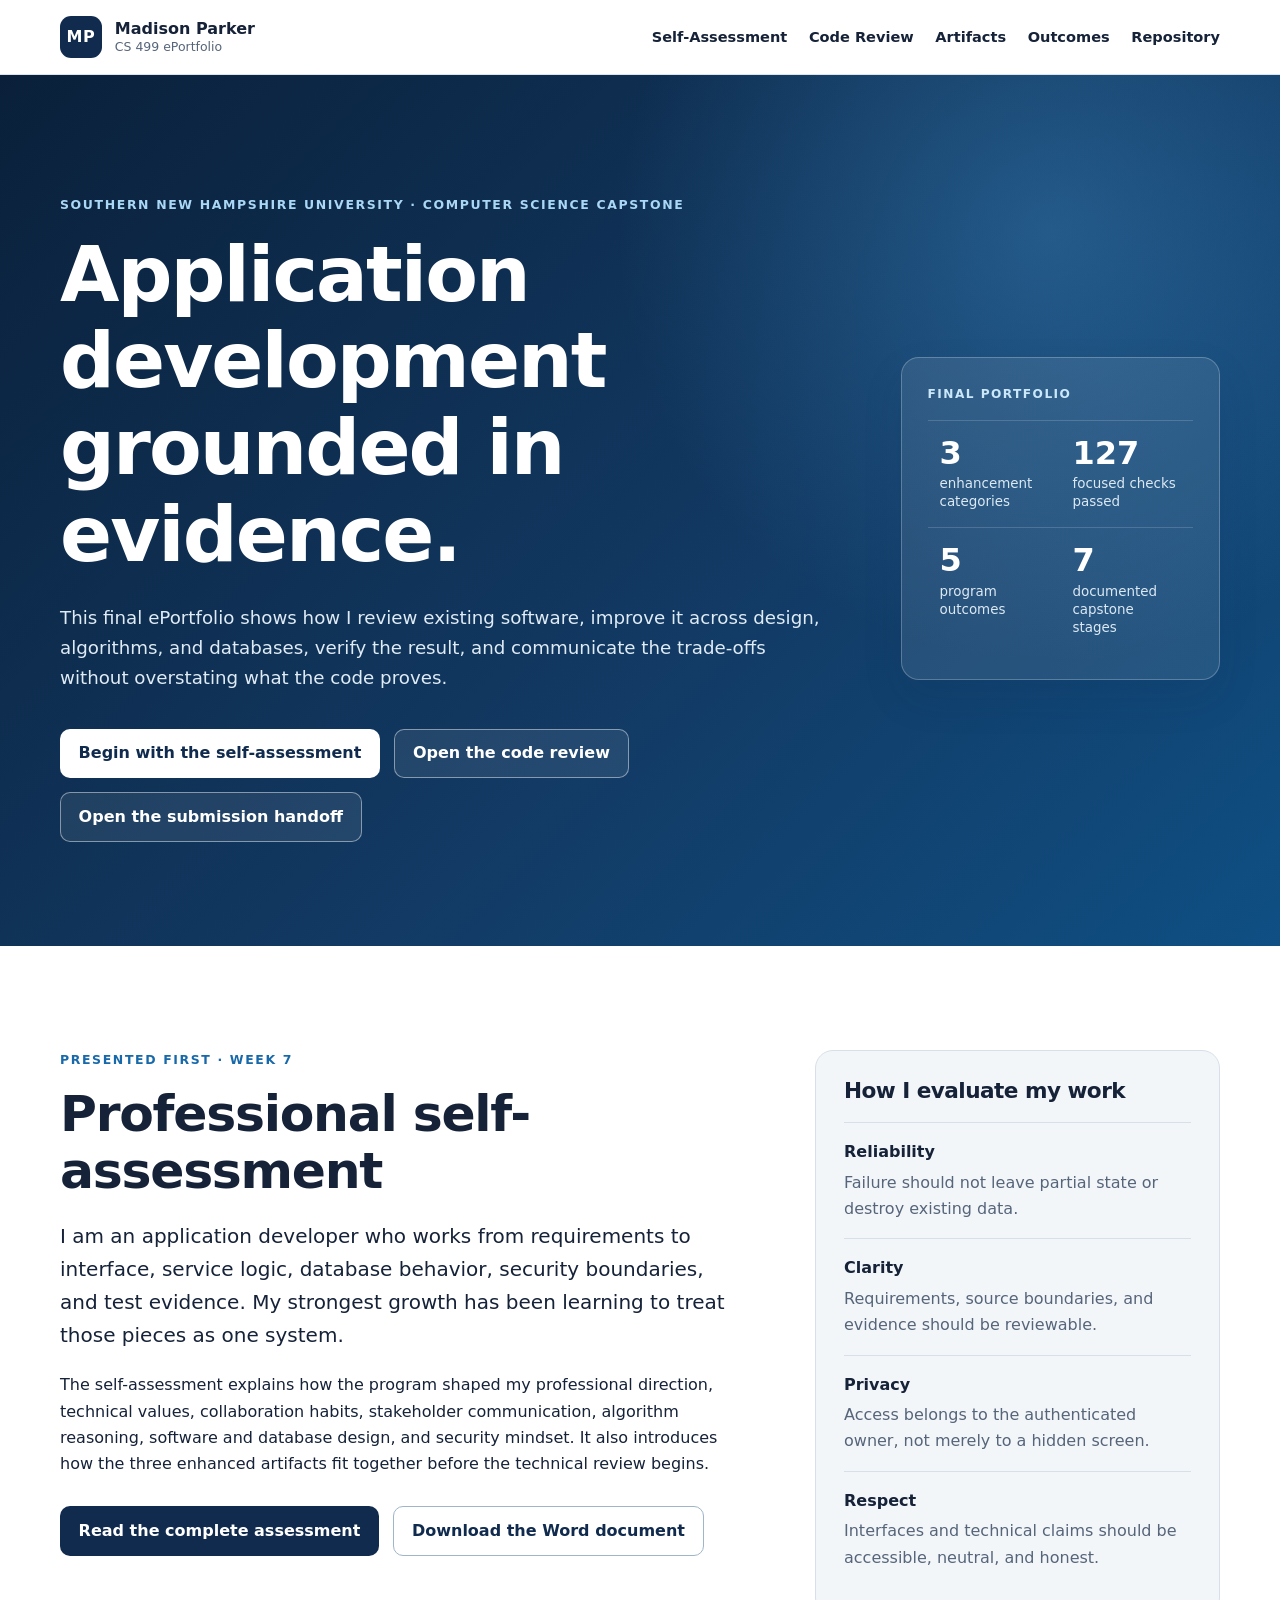
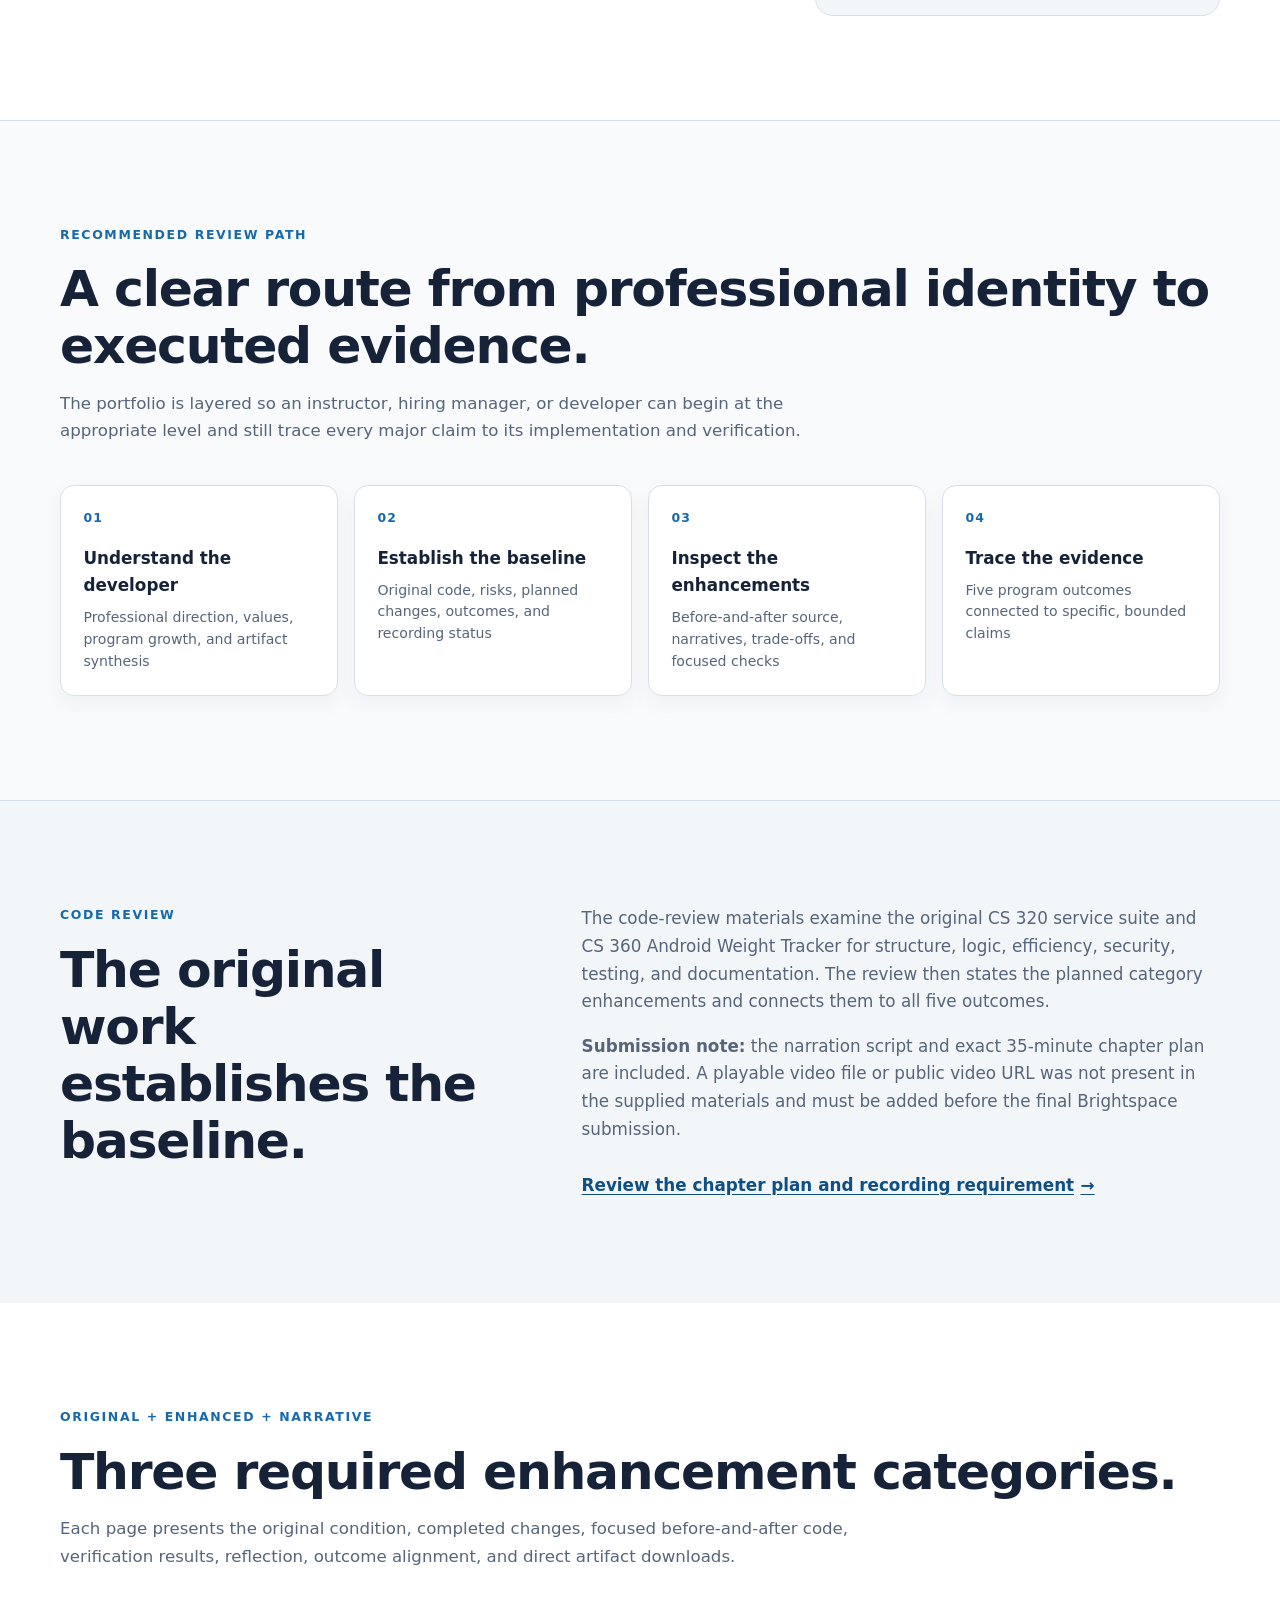
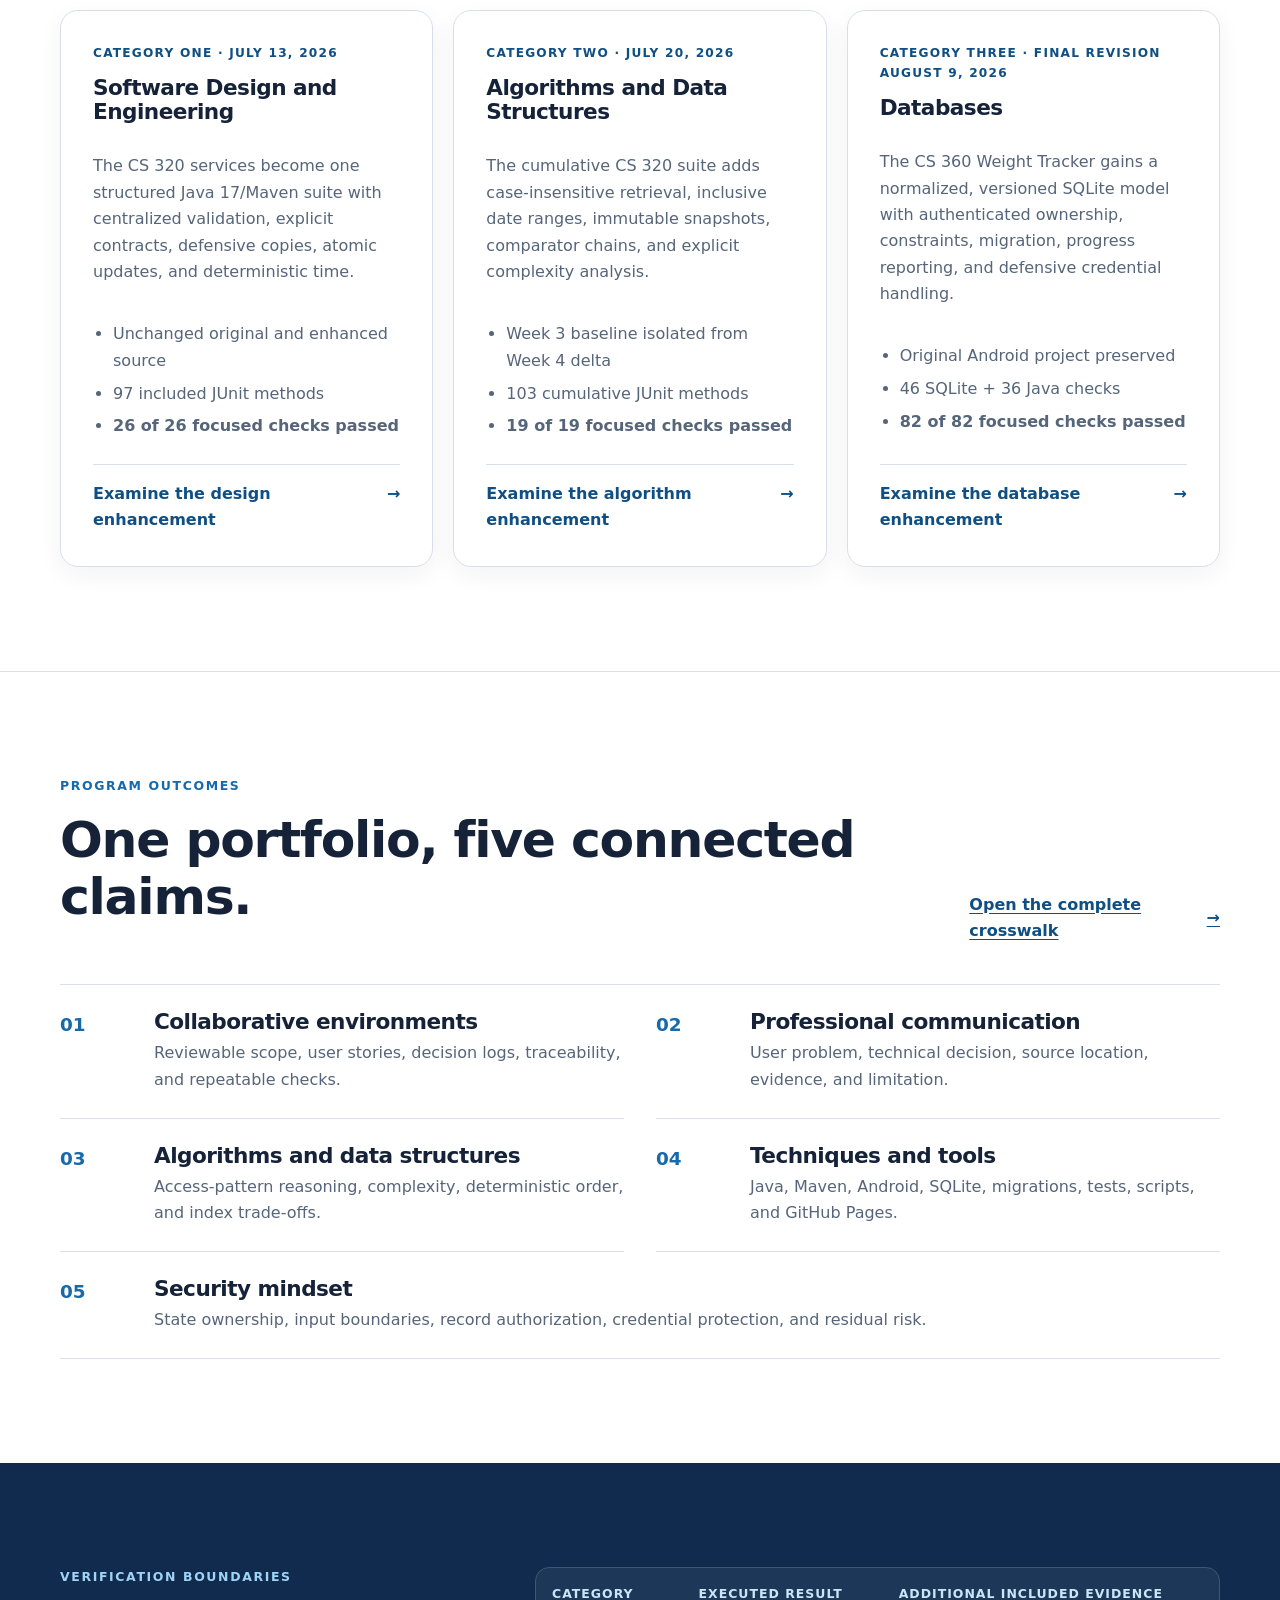
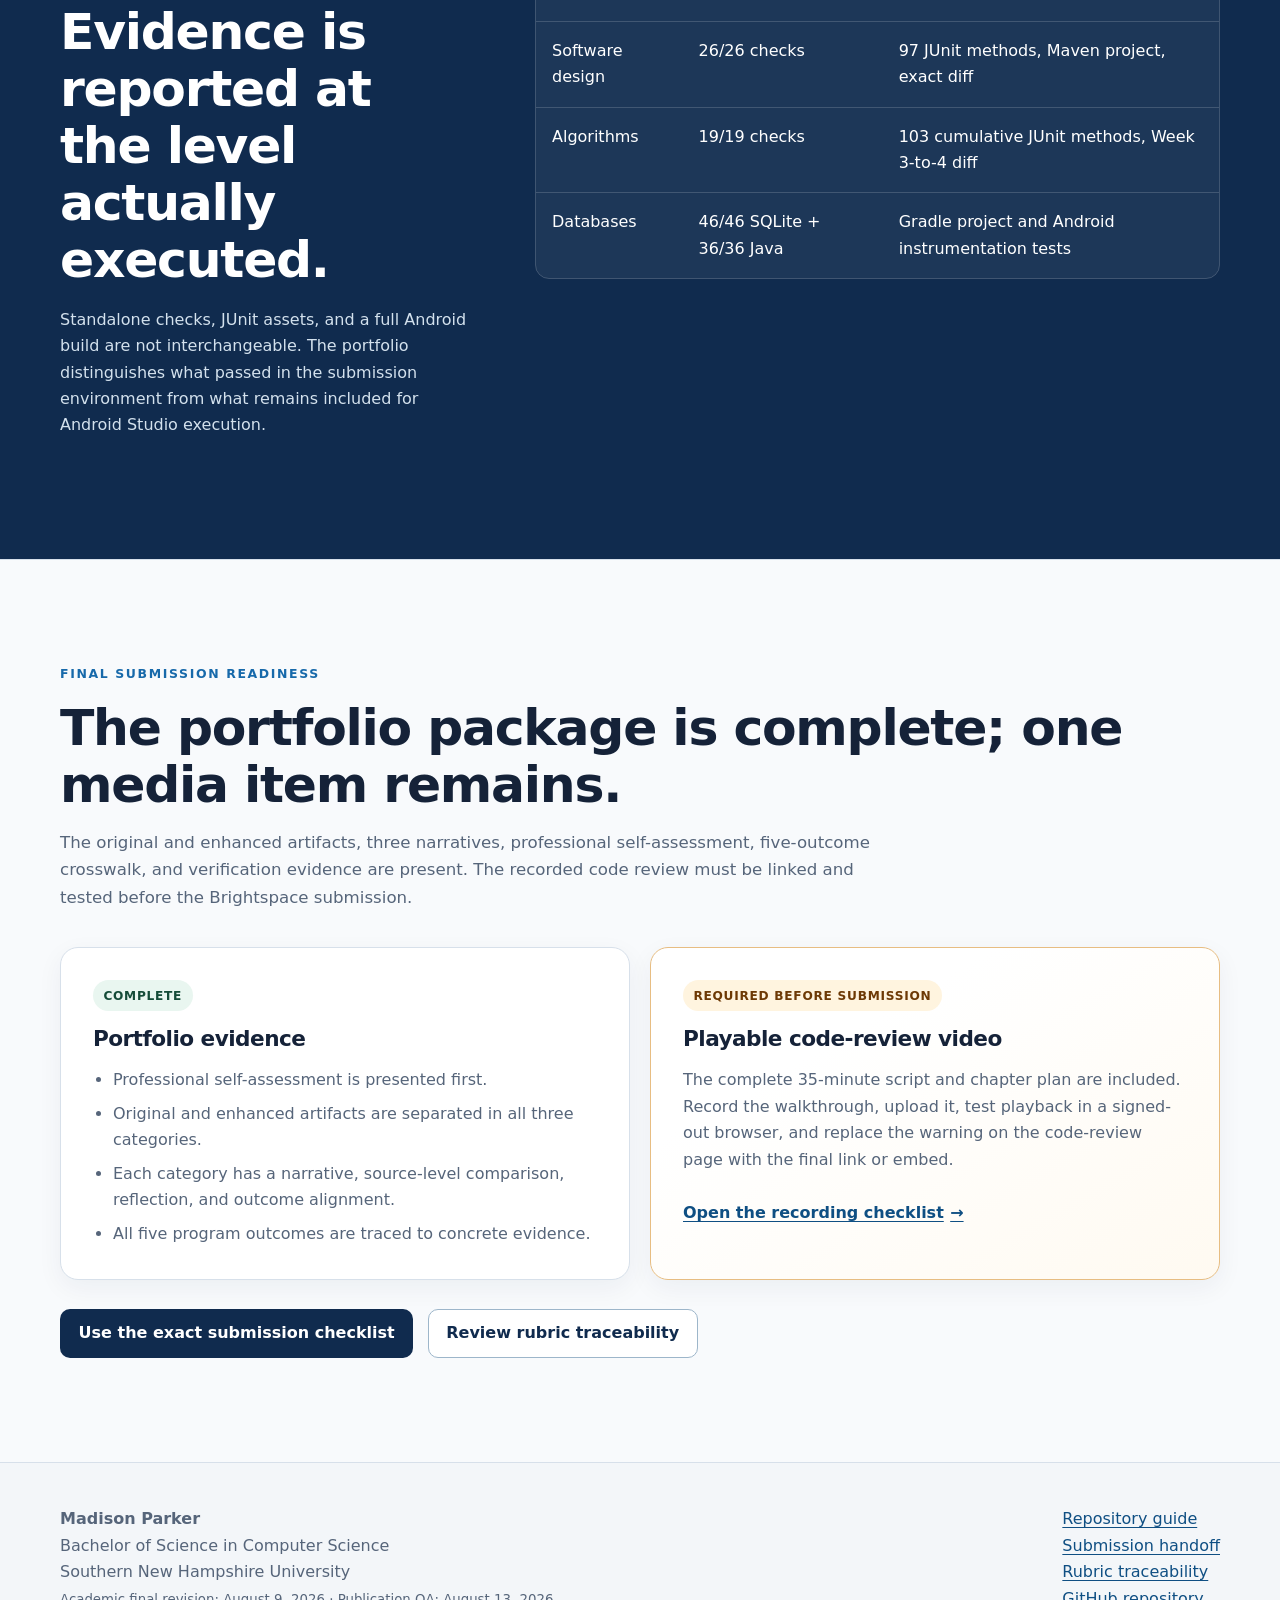
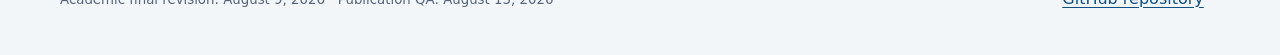
==== commit 6e282d5b: "Polish final submission handoff and enable Pages Add a responsive final-submission page, make the re" ====
--- a/index.html
+++ b/index.html
@@ -35,6 +35,7 @@
           <div class="actions">
             <a class="button primary" href="self-assessment.html">Begin with the self-assessment</a>
             <a class="button secondary" href="code-review.html">Open the code review</a>
+            <a class="button secondary" href="submission.html">Open the submission handoff</a>
           </div>
         </div>
         <aside class="summary-panel" aria-label="Portfolio evidence summary">
@@ -184,12 +185,42 @@
         </div>
       </div>
     </section>
+
+    <section class="section final-handoff" aria-labelledby="handoff-title">
+      <div class="shell">
+        <p class="eyebrow">Final submission readiness</p>
+        <h2 id="handoff-title">The portfolio package is complete; one media item remains.</h2>
+        <p class="section-intro">The original and enhanced artifacts, three narratives, professional self-assessment, five-outcome crosswalk, and verification evidence are present. The recorded code review must be linked and tested before the Brightspace submission.</p>
+        <div class="readiness-grid">
+          <article class="readiness-card">
+            <span class="status-badge complete">Complete</span>
+            <h3>Portfolio evidence</h3>
+            <ul>
+              <li>Professional self-assessment is presented first.</li>
+              <li>Original and enhanced artifacts are separated in all three categories.</li>
+              <li>Each category has a narrative, source-level comparison, reflection, and outcome alignment.</li>
+              <li>All five program outcomes are traced to concrete evidence.</li>
+            </ul>
+          </article>
+          <article class="readiness-card pending-card">
+            <span class="status-badge pending">Required before submission</span>
+            <h3>Playable code-review video</h3>
+            <p>The complete 35-minute script and chapter plan are included. Record the walkthrough, upload it, test playback in a signed-out browser, and replace the warning on the code-review page with the final link or embed.</p>
+            <a class="text-link" href="code-review.html#recording">Open the recording checklist <span aria-hidden="true">→</span></a>
+          </article>
+        </div>
+        <div class="actions dark-actions">
+          <a class="button dark" href="submission.html">Use the exact submission checklist</a>
+          <a class="button outline" href="FINAL_PROJECT_RUBRIC_TRACEABILITY.md">Review rubric traceability</a>
+        </div>
+      </div>
+    </section>
   </main>
 
   <footer>
     <div class="shell footer-inner">
-      <p><strong>Madison Parker</strong><br>Bachelor of Science in Computer Science<br>Southern New Hampshire University<br><small>Final capstone revision: August 9, 2026</small></p>
-      <p><a href="README.md">Repository guide</a><br><a href="FINAL_PROJECT_RUBRIC_TRACEABILITY.md">Rubric traceability</a><br><a href="https://github.com/Cuthluwu/CS499-ePortfolio">GitHub repository</a></p>
+      <p><strong>Madison Parker</strong><br>Bachelor of Science in Computer Science<br>Southern New Hampshire University<br><small>Academic final revision: August 9, 2026 · Publication QA: August 13, 2026</small></p>
+      <p><a href="README.md">Repository guide</a><br><a href="submission.html">Submission handoff</a><br><a href="FINAL_PROJECT_RUBRIC_TRACEABILITY.md">Rubric traceability</a><br><a href="https://github.com/Cuthluwu/CS499-ePortfolio">GitHub repository</a></p>
     </div>
   </footer>
 </body>
--- a/assets/styles.css
+++ b/assets/styles.css
@@ -234,6 +234,18 @@
 th { color: #c8e6f8; font-size: 0.78rem; letter-spacing: 0.08em; text-transform: uppercase; }
 tbody tr:last-child td { border-bottom: 0; }
 
+.final-handoff { border-top: 1px solid var(--line); background: #f8fafc; }
+.readiness-grid { display: grid; grid-template-columns: repeat(2, minmax(0, 1fr)); gap: 1.25rem; margin-top: 2.25rem; }
+.readiness-card { padding: 2rem; border: 1px solid var(--line); border-radius: var(--radius); background: var(--white); box-shadow: 0 8px 26px rgba(16,43,78,0.055); }
+.readiness-card h3 { margin-top: 1rem; }
+.readiness-card p, .readiness-card li { color: var(--muted); }
+.readiness-card ul { margin: 1rem 0 0; padding-left: 1.25rem; }
+.readiness-card li + li { margin-top: 0.45rem; }
+.pending-card { border-color: #e7bd82; background: linear-gradient(150deg, #ffffff 30%, #fffaf1 100%); }
+.status-badge { display: inline-flex; padding: 0.34rem 0.65rem; border-radius: 999px; font-size: 0.76rem; font-weight: 850; letter-spacing: 0.06em; text-transform: uppercase; }
+.status-badge.complete { color: #154c39; background: var(--success-soft); }
+.status-badge.pending { color: #6d3905; background: var(--warning-soft); }
+
 footer { padding: 2.7rem 0; border-top: 1px solid var(--line); background: var(--soft); }
 .footer-inner { display: flex; justify-content: space-between; align-items: end; gap: 2rem; }
 .footer-inner p { margin: 0; color: var(--muted); }
@@ -243,7 +255,7 @@
   .header-inner { padding: 0.65rem 0; flex-wrap: wrap; gap: 0.65rem; }
   nav { width: 100%; gap: 1rem; padding-bottom: 0.2rem; overflow-x: auto; white-space: nowrap; }
   .hero { padding: 5.5rem 0 4.5rem; }
-  .hero-grid, .split, .evidence-grid, .feature-layout, .content-layout { grid-template-columns: 1fr; gap: 2.5rem; }
+  .hero-grid, .split, .evidence-grid, .feature-layout, .content-layout, .readiness-grid { grid-template-columns: 1fr; gap: 2.5rem; }
   .summary-panel { max-width: 520px; }
   .card-grid, .card-grid.three { grid-template-columns: 1fr; }
   .review-path { grid-template-columns: repeat(2, minmax(0, 1fr)); }
@@ -283,5 +295,5 @@
   .hero, .evidence { color: #000; background: #fff; }
   .hero-copy, .evidence-grid > div:first-child p:last-child { color: #333; }
   .section, .hero { padding: 2rem 0; }
-  .card { box-shadow: none; break-inside: avoid; }
-}
+  .card, .readiness-card { box-shadow: none; break-inside: avoid; }
+}
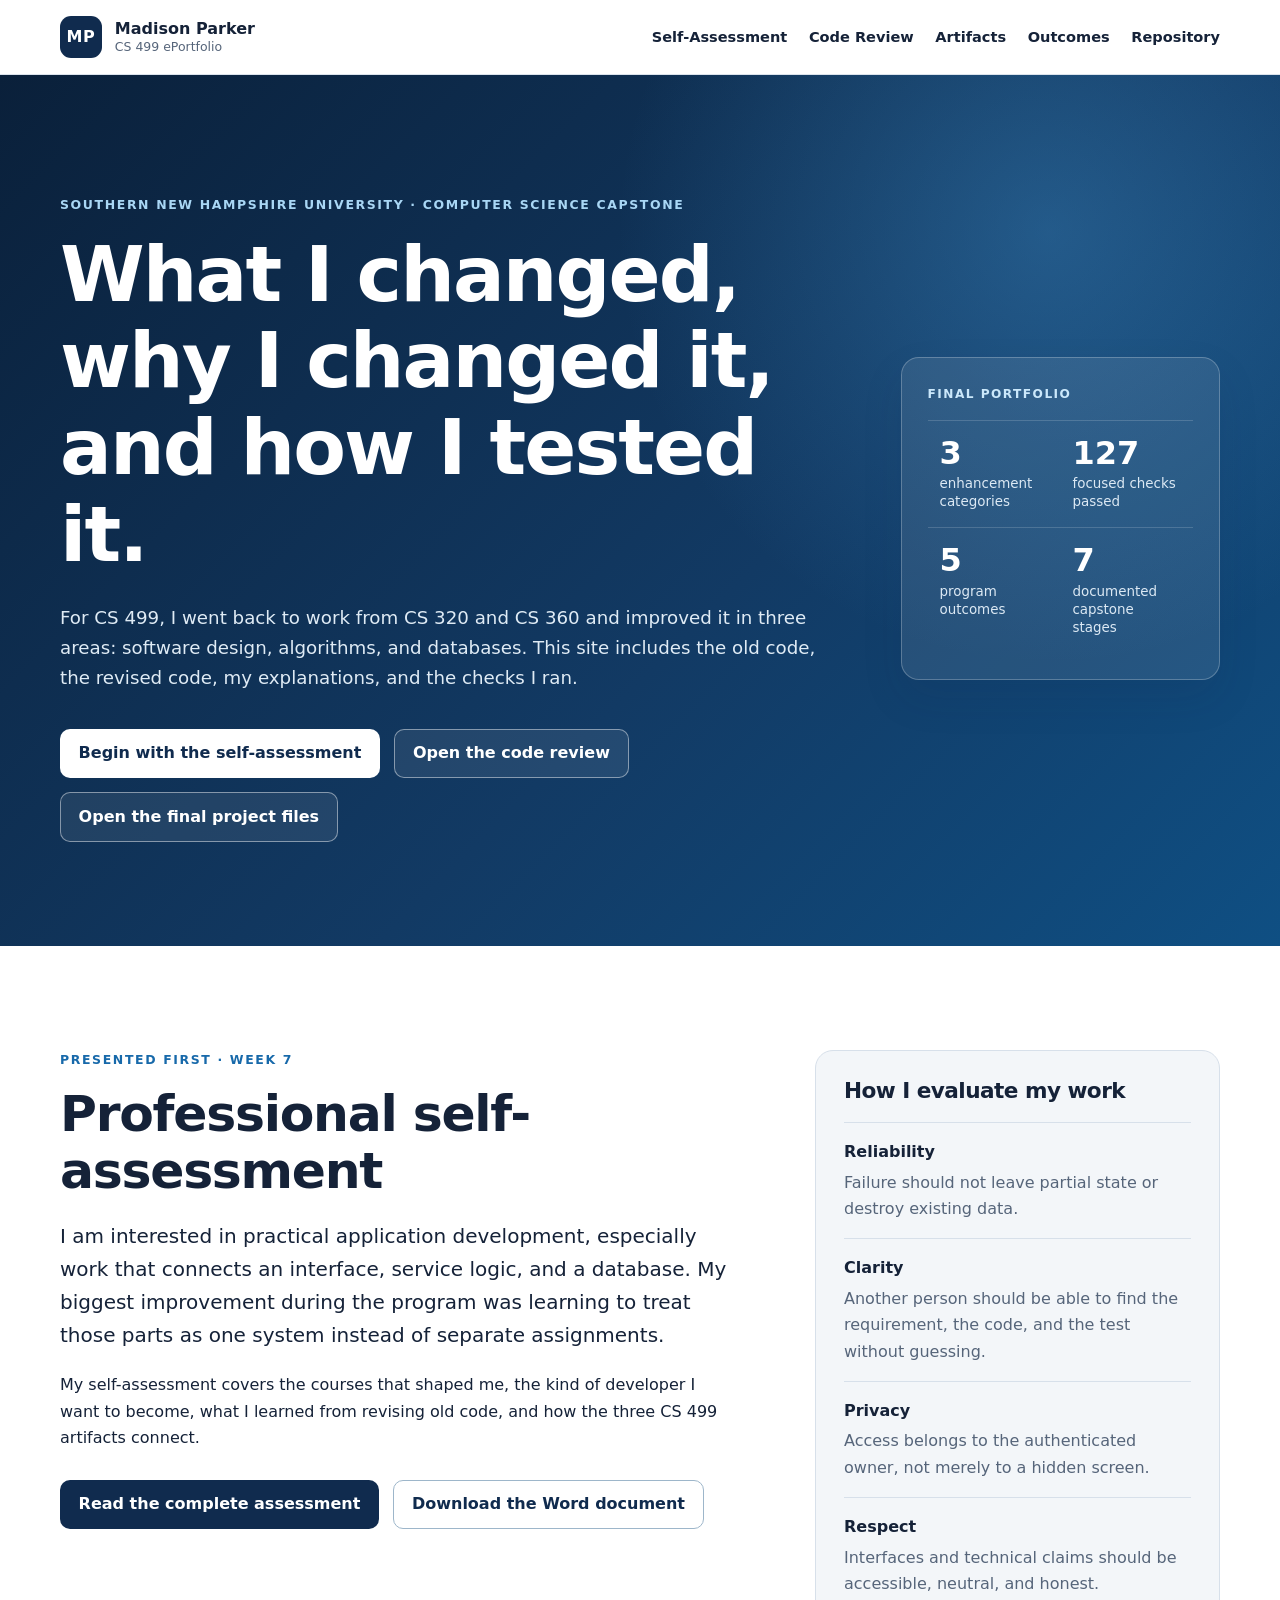
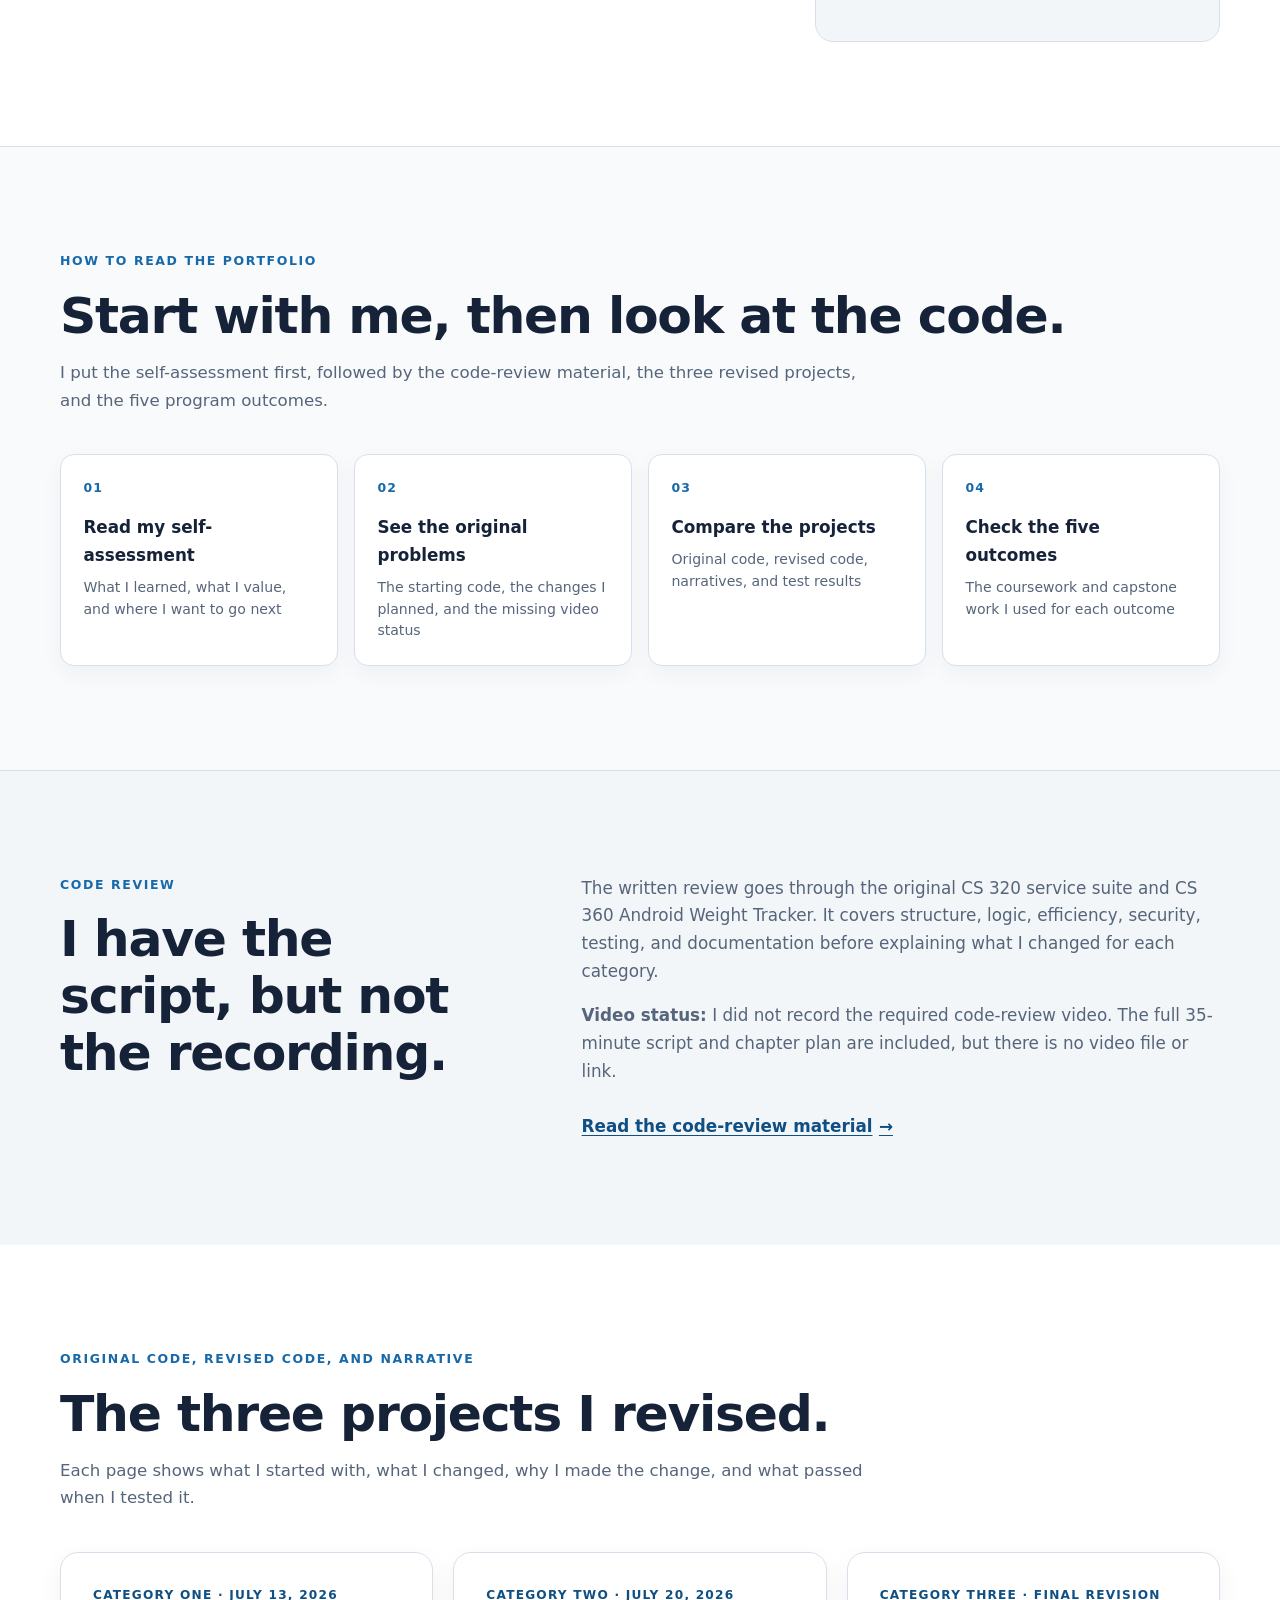
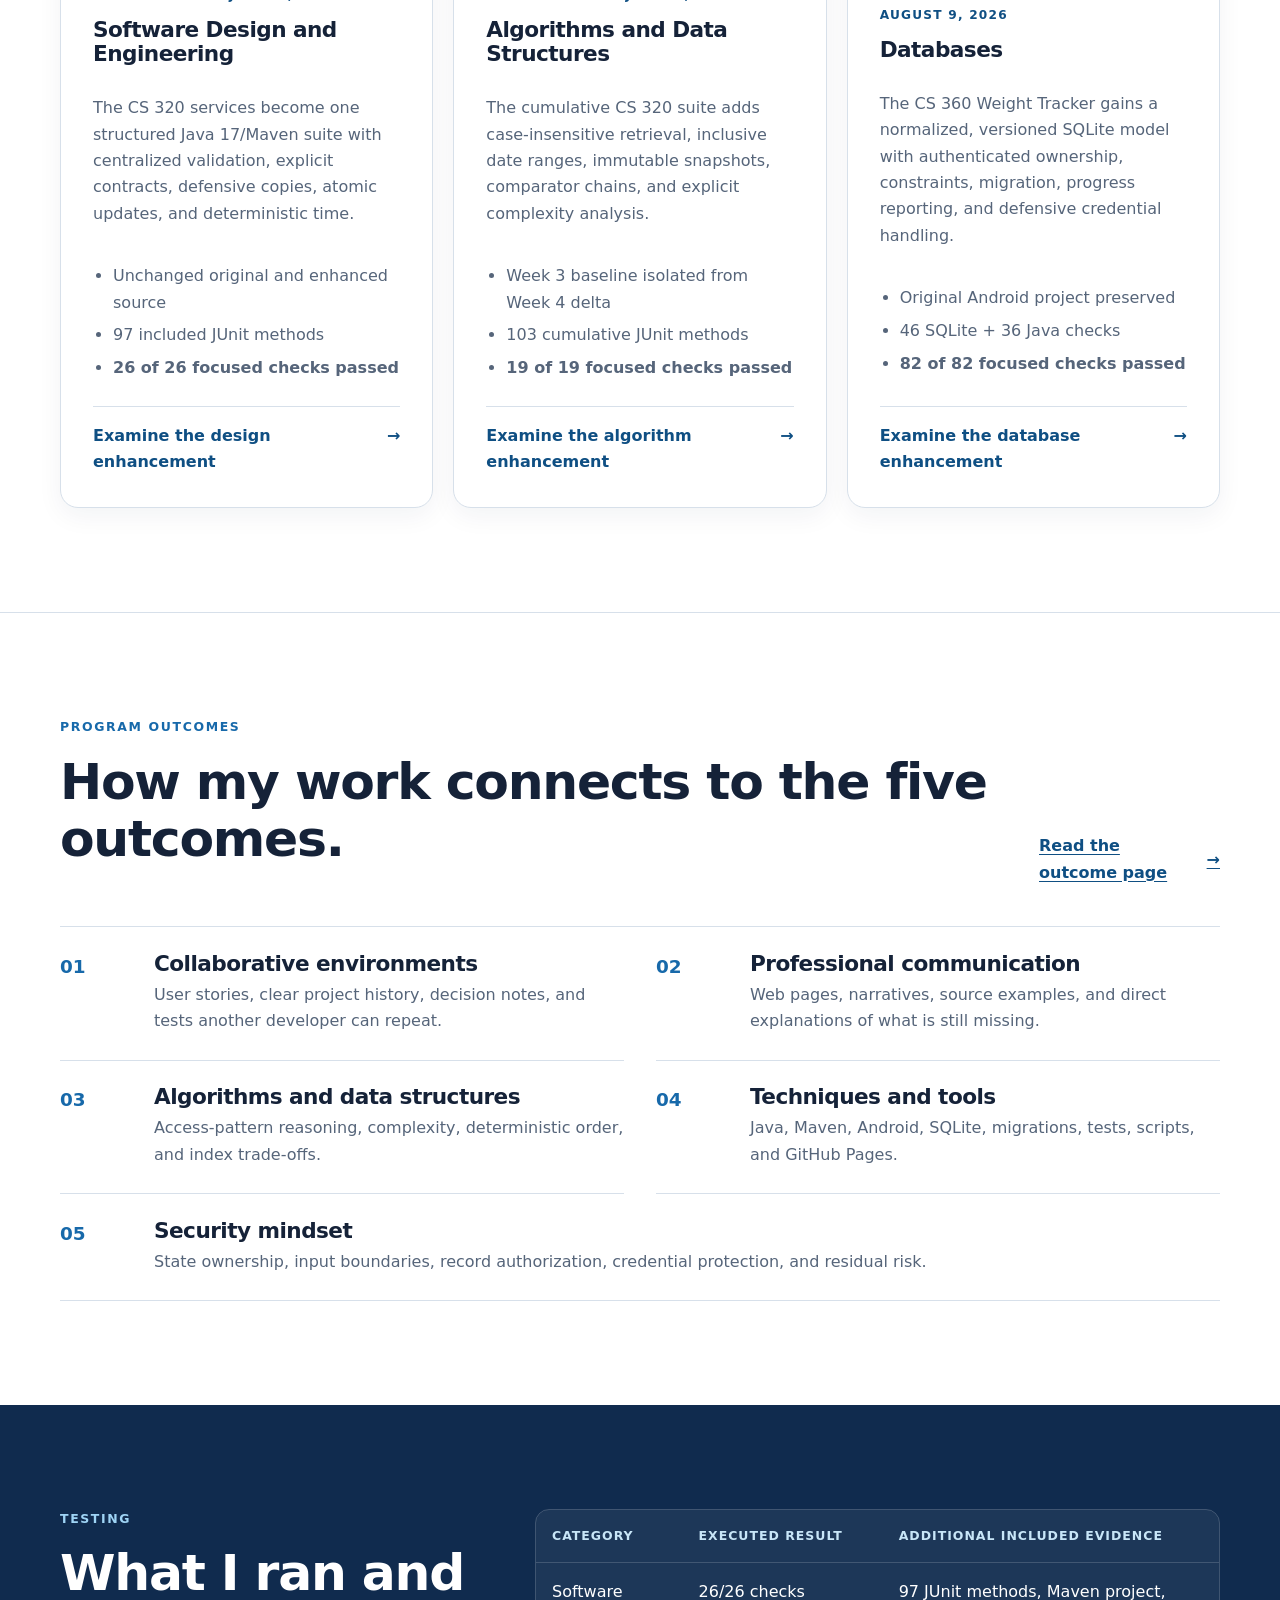
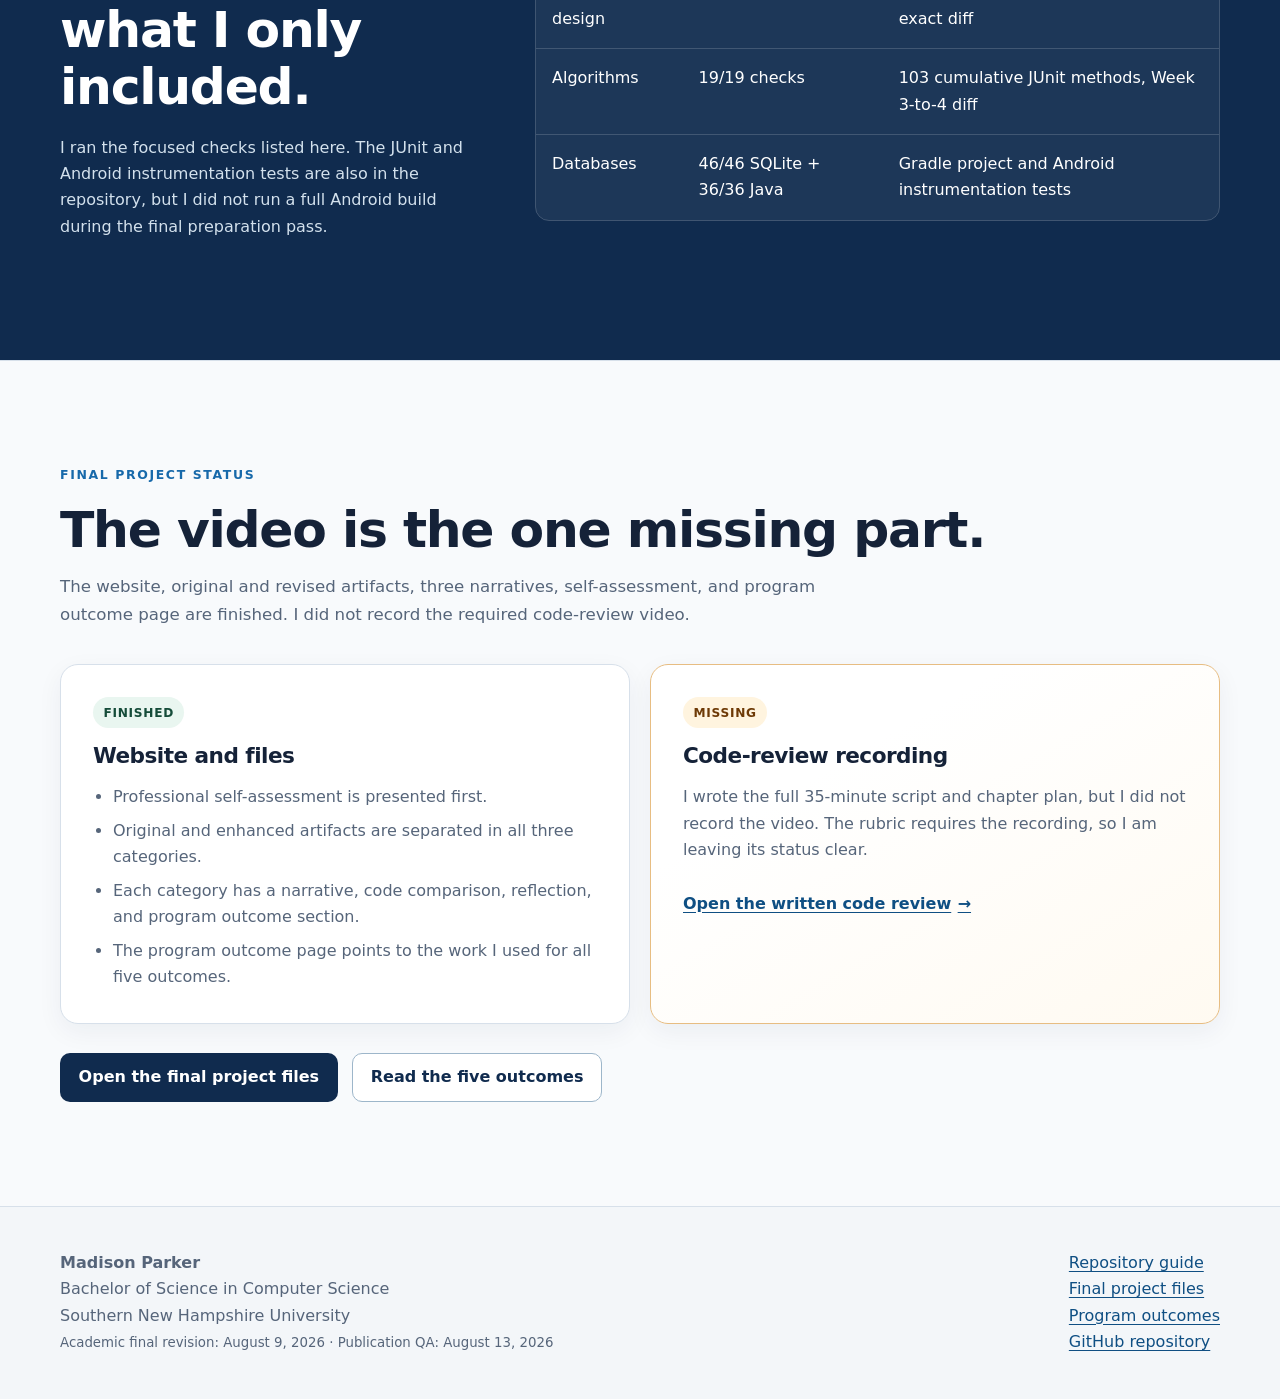
==== commit 54136d2e: "Rewrite portfolio in a direct student voice" ====
--- a/index.html
+++ b/index.html
@@ -30,12 +30,12 @@
       <div class="shell hero-grid">
         <div>
           <p class="eyebrow">Southern New Hampshire University · Computer Science Capstone</p>
-          <h1>Application development grounded in evidence.</h1>
-          <p class="hero-copy">This final ePortfolio shows how I review existing software, improve it across design, algorithms, and databases, verify the result, and communicate the trade-offs without overstating what the code proves.</p>
+          <h1>What I changed, why I changed it, and how I tested it.</h1>
+          <p class="hero-copy">For CS 499, I went back to work from CS 320 and CS 360 and improved it in three areas: software design, algorithms, and databases. This site includes the old code, the revised code, my explanations, and the checks I ran.</p>
           <div class="actions">
             <a class="button primary" href="self-assessment.html">Begin with the self-assessment</a>
             <a class="button secondary" href="code-review.html">Open the code review</a>
-            <a class="button secondary" href="submission.html">Open the submission handoff</a>
+            <a class="button secondary" href="submission.html">Open the final project files</a>
           </div>
         </div>
         <aside class="summary-panel" aria-label="Portfolio evidence summary">
@@ -55,8 +55,8 @@
         <div>
           <p class="eyebrow">Presented first · Week 7</p>
           <h2 id="assessment-title">Professional self-assessment</h2>
-          <p class="lede">I am an application developer who works from requirements to interface, service logic, database behavior, security boundaries, and test evidence. My strongest growth has been learning to treat those pieces as one system.</p>
-          <p>The self-assessment explains how the program shaped my professional direction, technical values, collaboration habits, stakeholder communication, algorithm reasoning, software and database design, and security mindset. It also introduces how the three enhanced artifacts fit together before the technical review begins.</p>
+          <p class="lede">I am interested in practical application development, especially work that connects an interface, service logic, and a database. My biggest improvement during the program was learning to treat those parts as one system instead of separate assignments.</p>
+          <p>My self-assessment covers the courses that shaped me, the kind of developer I want to become, what I learned from revising old code, and how the three CS 499 artifacts connect.</p>
           <div class="actions dark-actions">
             <a class="button dark" href="self-assessment.html">Read the complete assessment</a>
             <a class="button outline" href="Week-7_Final-ePortfolio-and-Self-Assessment/Madison_Parker_CS499_Professional_Self_Assessment.docx">Download the Word document</a>
@@ -66,7 +66,7 @@
           <h3>How I evaluate my work</h3>
           <dl>
             <div><dt>Reliability</dt><dd>Failure should not leave partial state or destroy existing data.</dd></div>
-            <div><dt>Clarity</dt><dd>Requirements, source boundaries, and evidence should be reviewable.</dd></div>
+            <div><dt>Clarity</dt><dd>Another person should be able to find the requirement, the code, and the test without guessing.</dd></div>
             <div><dt>Privacy</dt><dd>Access belongs to the authenticated owner, not merely to a hidden screen.</dd></div>
             <div><dt>Respect</dt><dd>Interfaces and technical claims should be accessible, neutral, and honest.</dd></div>
           </dl>
@@ -76,14 +76,14 @@
 
     <section class="section review-path-section" aria-labelledby="path-title">
       <div class="shell">
-        <p class="eyebrow">Recommended review path</p>
-        <h2 id="path-title">A clear route from professional identity to executed evidence.</h2>
-        <p class="section-intro">The portfolio is layered so an instructor, hiring manager, or developer can begin at the appropriate level and still trace every major claim to its implementation and verification.</p>
+        <p class="eyebrow">How to read the portfolio</p>
+        <h2 id="path-title">Start with me, then look at the code.</h2>
+        <p class="section-intro">I put the self-assessment first, followed by the code-review material, the three revised projects, and the five program outcomes.</p>
         <ol class="review-path">
-          <li><a href="self-assessment.html"><span>01</span><strong>Understand the developer</strong><small>Professional direction, values, program growth, and artifact synthesis</small></a></li>
-          <li><a href="code-review.html"><span>02</span><strong>Establish the baseline</strong><small>Original code, risks, planned changes, outcomes, and recording status</small></a></li>
-          <li><a href="#artifacts"><span>03</span><strong>Inspect the enhancements</strong><small>Before-and-after source, narratives, trade-offs, and focused checks</small></a></li>
-          <li><a href="outcomes.html"><span>04</span><strong>Trace the evidence</strong><small>Five program outcomes connected to specific, bounded claims</small></a></li>
+          <li><a href="self-assessment.html"><span>01</span><strong>Read my self-assessment</strong><small>What I learned, what I value, and where I want to go next</small></a></li>
+          <li><a href="code-review.html"><span>02</span><strong>See the original problems</strong><small>The starting code, the changes I planned, and the missing video status</small></a></li>
+          <li><a href="#artifacts"><span>03</span><strong>Compare the projects</strong><small>Original code, revised code, narratives, and test results</small></a></li>
+          <li><a href="outcomes.html"><span>04</span><strong>Check the five outcomes</strong><small>The coursework and capstone work I used for each outcome</small></a></li>
         </ol>
       </div>
     </section>
@@ -92,21 +92,21 @@
       <div class="shell split">
         <div>
           <p class="eyebrow">Code review</p>
-          <h2 id="review-title">The original work establishes the baseline.</h2>
+          <h2 id="review-title">I have the script, but not the recording.</h2>
         </div>
         <div class="prose">
-          <p>The code-review materials examine the original CS 320 service suite and CS 360 Android Weight Tracker for structure, logic, efficiency, security, testing, and documentation. The review then states the planned category enhancements and connects them to all five outcomes.</p>
-          <p><strong>Submission note:</strong> the narration script and exact 35-minute chapter plan are included. A playable video file or public video URL was not present in the supplied materials and must be added before the final Brightspace submission.</p>
-          <a class="text-link" href="code-review.html">Review the chapter plan and recording requirement <span aria-hidden="true">→</span></a>
+          <p>The written review goes through the original CS 320 service suite and CS 360 Android Weight Tracker. It covers structure, logic, efficiency, security, testing, and documentation before explaining what I changed for each category.</p>
+          <p><strong>Video status:</strong> I did not record the required code-review video. The full 35-minute script and chapter plan are included, but there is no video file or link.</p>
+          <a class="text-link" href="code-review.html">Read the code-review material <span aria-hidden="true">→</span></a>
         </div>
       </div>
     </section>
 
     <section class="section" id="artifacts" aria-labelledby="artifacts-title">
       <div class="shell">
-        <p class="eyebrow">Original + enhanced + narrative</p>
-        <h2 id="artifacts-title">Three required enhancement categories.</h2>
-        <p class="section-intro">Each page presents the original condition, completed changes, focused before-and-after code, verification results, reflection, outcome alignment, and direct artifact downloads.</p>
+        <p class="eyebrow">Original code, revised code, and narrative</p>
+        <h2 id="artifacts-title">The three projects I revised.</h2>
+        <p class="section-intro">Each page shows what I started with, what I changed, why I made the change, and what passed when I tested it.</p>
         <div class="card-grid three">
           <article class="card category-card">
             <p class="card-number">Category One · July 13, 2026</p>
@@ -152,13 +152,13 @@
         <div class="section-heading">
           <div>
             <p class="eyebrow">Program outcomes</p>
-            <h2 id="outcomes-title">One portfolio, five connected claims.</h2>
+            <h2 id="outcomes-title">How my work connects to the five outcomes.</h2>
           </div>
-          <a class="text-link" href="outcomes.html">Open the complete crosswalk <span aria-hidden="true">→</span></a>
+          <a class="text-link" href="outcomes.html">Read the outcome page <span aria-hidden="true">→</span></a>
         </div>
         <ol class="outcome-list compact">
-          <li><span>01</span><div><h3>Collaborative environments</h3><p>Reviewable scope, user stories, decision logs, traceability, and repeatable checks.</p></div></li>
-          <li><span>02</span><div><h3>Professional communication</h3><p>User problem, technical decision, source location, evidence, and limitation.</p></div></li>
+          <li><span>01</span><div><h3>Collaborative environments</h3><p>User stories, clear project history, decision notes, and tests another developer can repeat.</p></div></li>
+          <li><span>02</span><div><h3>Professional communication</h3><p>Web pages, narratives, source examples, and direct explanations of what is still missing.</p></div></li>
           <li><span>03</span><div><h3>Algorithms and data structures</h3><p>Access-pattern reasoning, complexity, deterministic order, and index trade-offs.</p></div></li>
           <li><span>04</span><div><h3>Techniques and tools</h3><p>Java, Maven, Android, SQLite, migrations, tests, scripts, and GitHub Pages.</p></div></li>
           <li><span>05</span><div><h3>Security mindset</h3><p>State ownership, input boundaries, record authorization, credential protection, and residual risk.</p></div></li>
@@ -169,9 +169,9 @@
     <section class="section evidence" aria-labelledby="evidence-title">
       <div class="shell evidence-grid">
         <div>
-          <p class="eyebrow">Verification boundaries</p>
-          <h2 id="evidence-title">Evidence is reported at the level actually executed.</h2>
-          <p>Standalone checks, JUnit assets, and a full Android build are not interchangeable. The portfolio distinguishes what passed in the submission environment from what remains included for Android Studio execution.</p>
+          <p class="eyebrow">Testing</p>
+          <h2 id="evidence-title">What I ran and what I only included.</h2>
+          <p>I ran the focused checks listed here. The JUnit and Android instrumentation tests are also in the repository, but I did not run a full Android build during the final preparation pass.</p>
         </div>
         <div class="evidence-table-wrap">
           <table>
@@ -188,30 +188,30 @@
 
     <section class="section final-handoff" aria-labelledby="handoff-title">
       <div class="shell">
-        <p class="eyebrow">Final submission readiness</p>
-        <h2 id="handoff-title">The portfolio package is complete; one media item remains.</h2>
-        <p class="section-intro">The original and enhanced artifacts, three narratives, professional self-assessment, five-outcome crosswalk, and verification evidence are present. The recorded code review must be linked and tested before the Brightspace submission.</p>
+        <p class="eyebrow">Final project status</p>
+        <h2 id="handoff-title">The video is the one missing part.</h2>
+        <p class="section-intro">The website, original and revised artifacts, three narratives, self-assessment, and program outcome page are finished. I did not record the required code-review video.</p>
         <div class="readiness-grid">
           <article class="readiness-card">
-            <span class="status-badge complete">Complete</span>
-            <h3>Portfolio evidence</h3>
+            <span class="status-badge complete">Finished</span>
+            <h3>Website and files</h3>
             <ul>
               <li>Professional self-assessment is presented first.</li>
               <li>Original and enhanced artifacts are separated in all three categories.</li>
-              <li>Each category has a narrative, source-level comparison, reflection, and outcome alignment.</li>
-              <li>All five program outcomes are traced to concrete evidence.</li>
+              <li>Each category has a narrative, code comparison, reflection, and program outcome section.</li>
+              <li>The program outcome page points to the work I used for all five outcomes.</li>
             </ul>
           </article>
           <article class="readiness-card pending-card">
-            <span class="status-badge pending">Required before submission</span>
-            <h3>Playable code-review video</h3>
-            <p>The complete 35-minute script and chapter plan are included. Record the walkthrough, upload it, test playback in a signed-out browser, and replace the warning on the code-review page with the final link or embed.</p>
-            <a class="text-link" href="code-review.html#recording">Open the recording checklist <span aria-hidden="true">→</span></a>
+            <span class="status-badge pending">Missing</span>
+            <h3>Code-review recording</h3>
+            <p>I wrote the full 35-minute script and chapter plan, but I did not record the video. The rubric requires the recording, so I am leaving its status clear.</p>
+            <a class="text-link" href="code-review.html">Open the written code review <span aria-hidden="true">→</span></a>
           </article>
         </div>
         <div class="actions dark-actions">
-          <a class="button dark" href="submission.html">Use the exact submission checklist</a>
-          <a class="button outline" href="FINAL_PROJECT_RUBRIC_TRACEABILITY.md">Review rubric traceability</a>
+          <a class="button dark" href="submission.html">Open the final project files</a>
+          <a class="button outline" href="outcomes.html">Read the five outcomes</a>
         </div>
       </div>
     </section>
@@ -220,7 +220,7 @@
   <footer>
     <div class="shell footer-inner">
       <p><strong>Madison Parker</strong><br>Bachelor of Science in Computer Science<br>Southern New Hampshire University<br><small>Academic final revision: August 9, 2026 · Publication QA: August 13, 2026</small></p>
-      <p><a href="README.md">Repository guide</a><br><a href="submission.html">Submission handoff</a><br><a href="FINAL_PROJECT_RUBRIC_TRACEABILITY.md">Rubric traceability</a><br><a href="https://github.com/Cuthluwu/CS499-ePortfolio">GitHub repository</a></p>
+      <p><a href="README.md">Repository guide</a><br><a href="submission.html">Final project files</a><br><a href="outcomes.html">Program outcomes</a><br><a href="https://github.com/Cuthluwu/CS499-ePortfolio">GitHub repository</a></p>
     </div>
   </footer>
 </body>
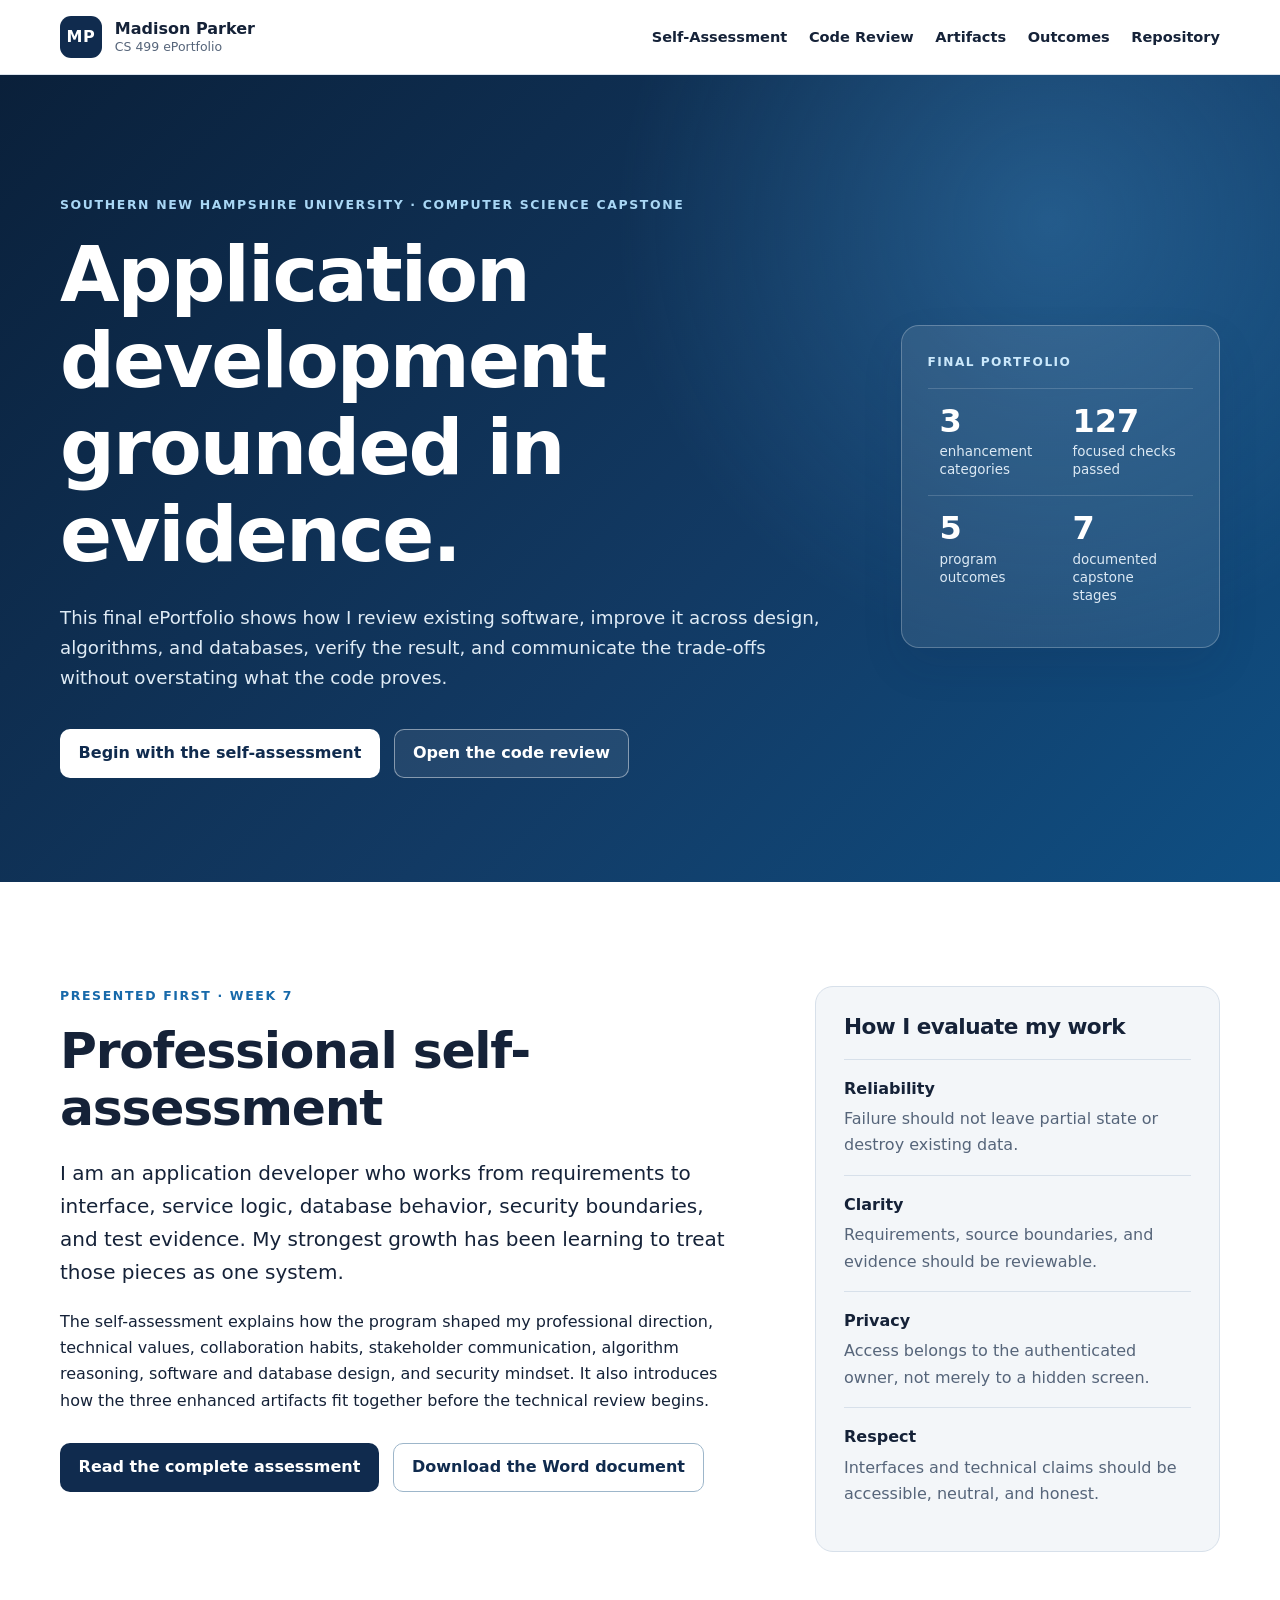
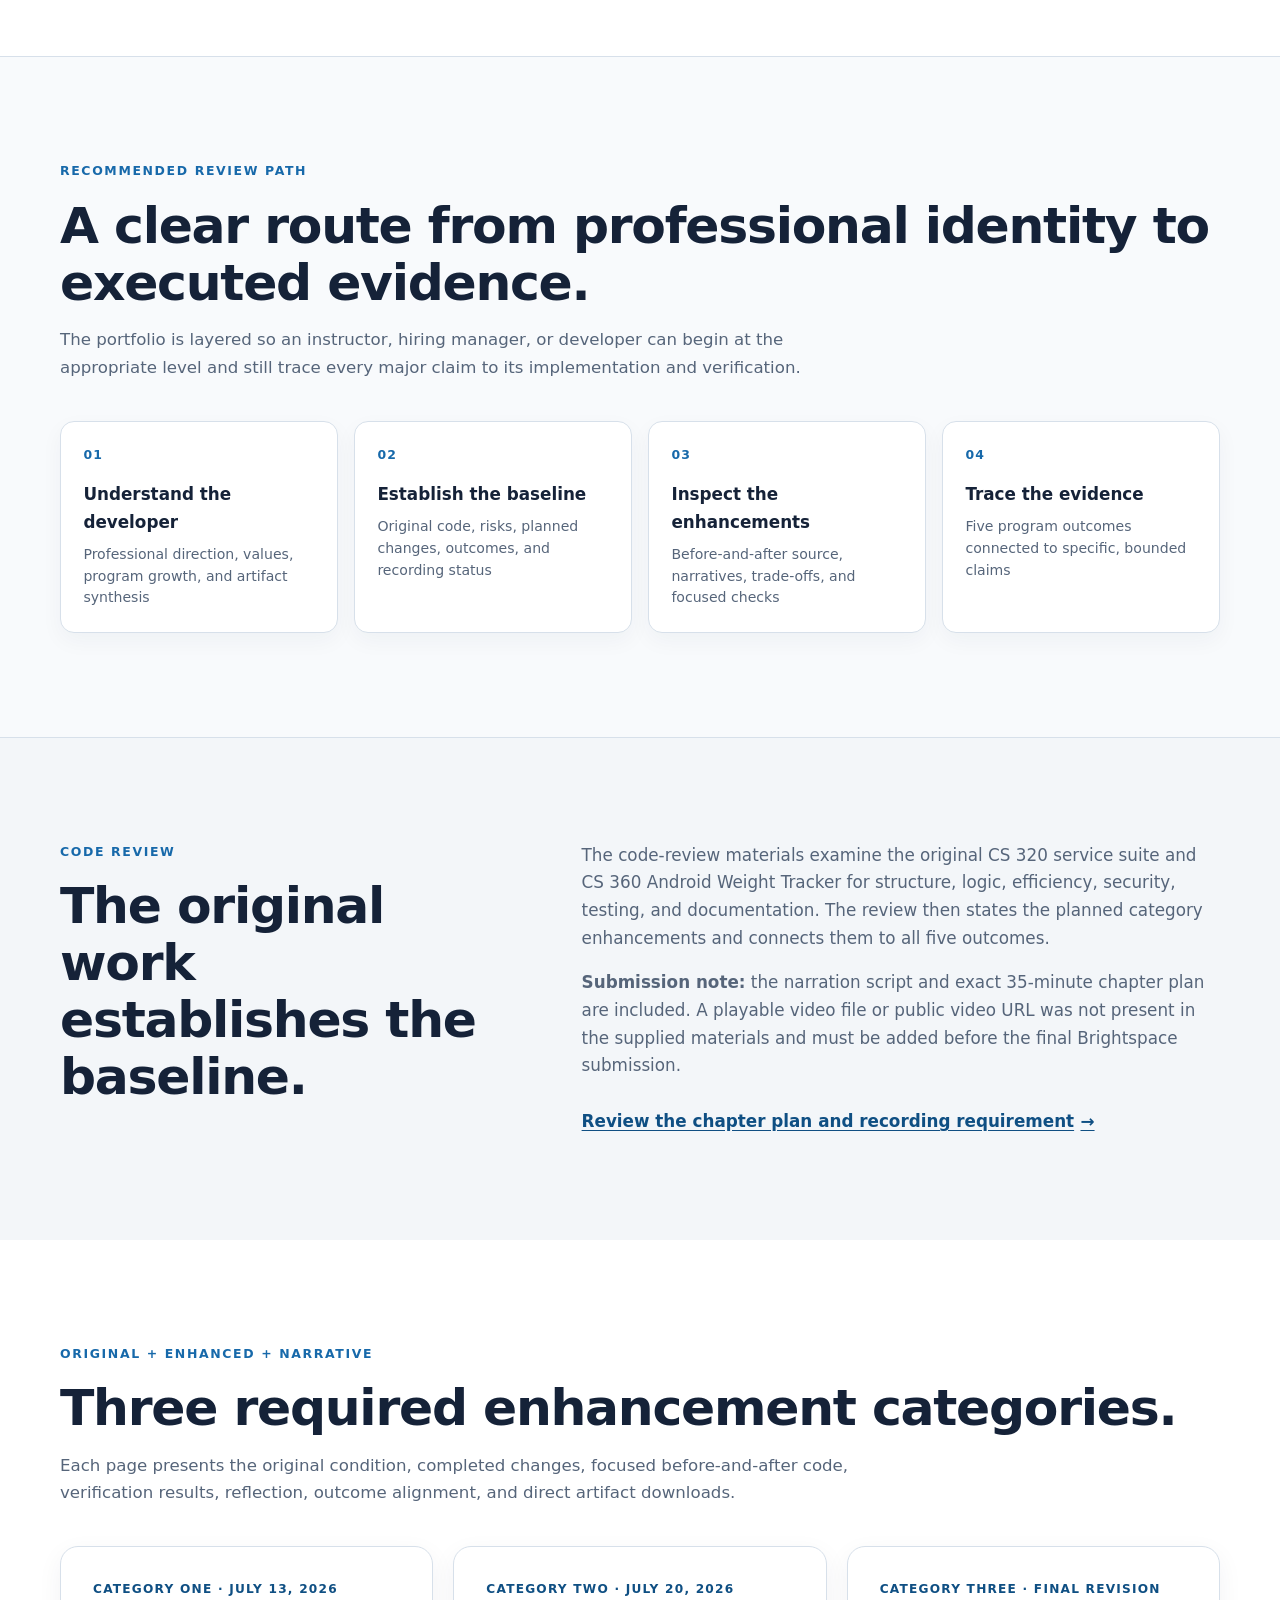
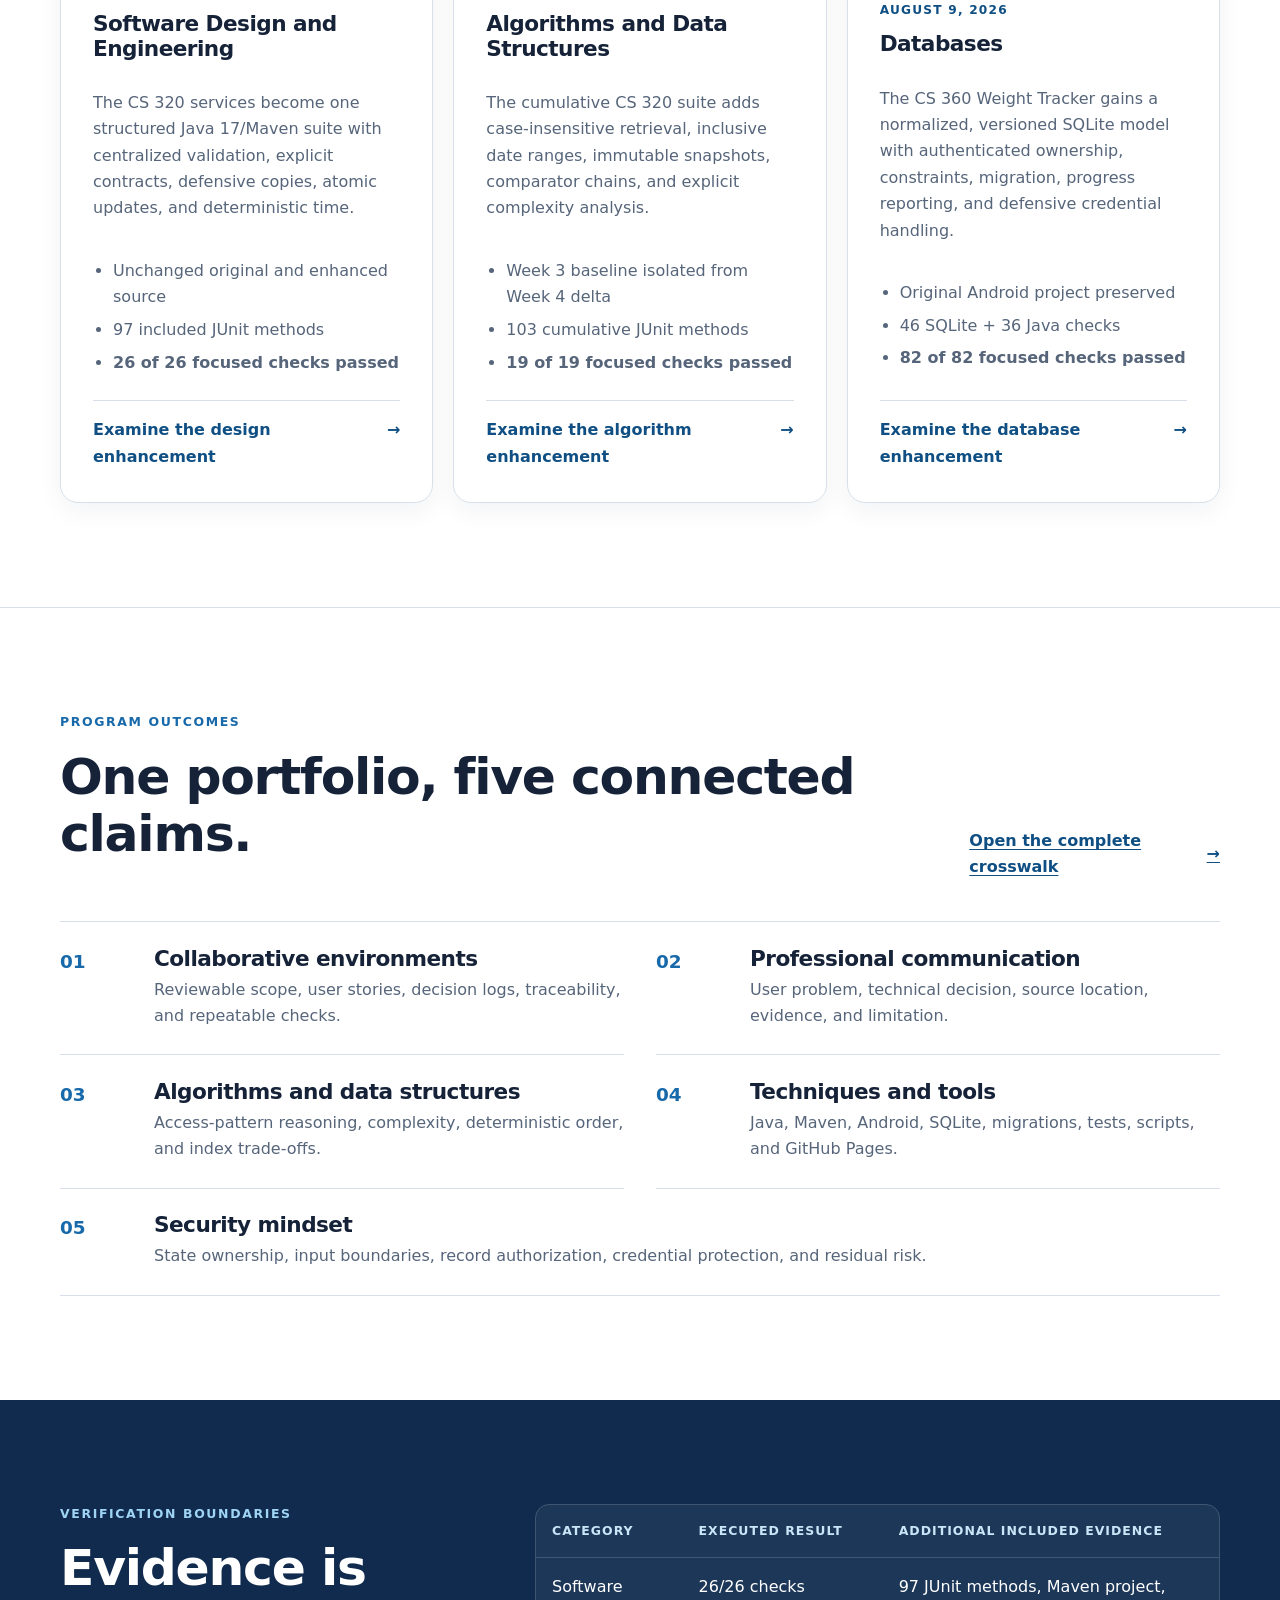
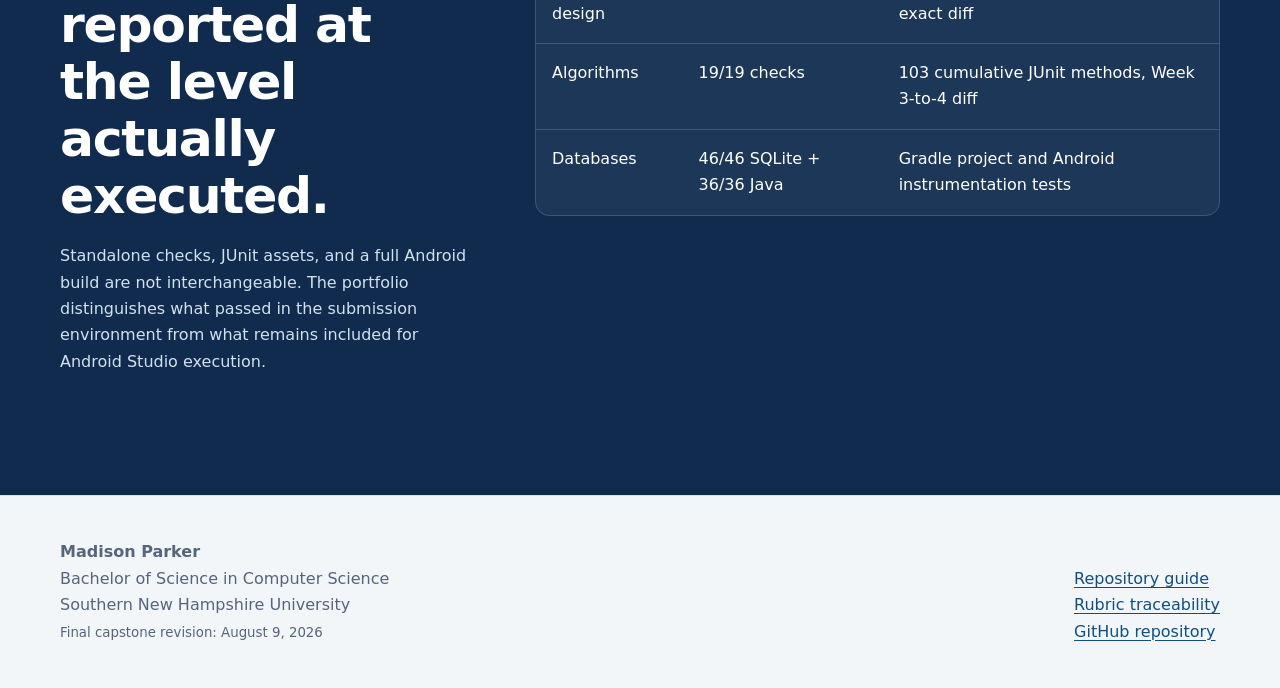
==== commit aaf7020d: "Polish and verify final CS 499 ePortfolio" ====
--- a/index.html
+++ b/index.html
@@ -30,12 +30,11 @@
       <div class="shell hero-grid">
         <div>
           <p class="eyebrow">Southern New Hampshire University · Computer Science Capstone</p>
-          <h1>What I changed, why I changed it, and how I tested it.</h1>
-          <p class="hero-copy">For CS 499, I went back to work from CS 320 and CS 360 and improved it in three areas: software design, algorithms, and databases. This site includes the old code, the revised code, my explanations, and the checks I ran.</p>
+          <h1>Application development grounded in evidence.</h1>
+          <p class="hero-copy">This final ePortfolio shows how I review existing software, improve it across design, algorithms, and databases, verify the result, and communicate the trade-offs without overstating what the code proves.</p>
           <div class="actions">
             <a class="button primary" href="self-assessment.html">Begin with the self-assessment</a>
             <a class="button secondary" href="code-review.html">Open the code review</a>
-            <a class="button secondary" href="submission.html">Open the final project files</a>
           </div>
         </div>
         <aside class="summary-panel" aria-label="Portfolio evidence summary">
@@ -55,8 +54,8 @@
         <div>
           <p class="eyebrow">Presented first · Week 7</p>
           <h2 id="assessment-title">Professional self-assessment</h2>
-          <p class="lede">I am interested in practical application development, especially work that connects an interface, service logic, and a database. My biggest improvement during the program was learning to treat those parts as one system instead of separate assignments.</p>
-          <p>My self-assessment covers the courses that shaped me, the kind of developer I want to become, what I learned from revising old code, and how the three CS 499 artifacts connect.</p>
+          <p class="lede">I am an application developer who works from requirements to interface, service logic, database behavior, security boundaries, and test evidence. My strongest growth has been learning to treat those pieces as one system.</p>
+          <p>The self-assessment explains how the program shaped my professional direction, technical values, collaboration habits, stakeholder communication, algorithm reasoning, software and database design, and security mindset. It also introduces how the three enhanced artifacts fit together before the technical review begins.</p>
           <div class="actions dark-actions">
             <a class="button dark" href="self-assessment.html">Read the complete assessment</a>
             <a class="button outline" href="Week-7_Final-ePortfolio-and-Self-Assessment/Madison_Parker_CS499_Professional_Self_Assessment.docx">Download the Word document</a>
@@ -66,7 +65,7 @@
           <h3>How I evaluate my work</h3>
           <dl>
             <div><dt>Reliability</dt><dd>Failure should not leave partial state or destroy existing data.</dd></div>
-            <div><dt>Clarity</dt><dd>Another person should be able to find the requirement, the code, and the test without guessing.</dd></div>
+            <div><dt>Clarity</dt><dd>Requirements, source boundaries, and evidence should be reviewable.</dd></div>
             <div><dt>Privacy</dt><dd>Access belongs to the authenticated owner, not merely to a hidden screen.</dd></div>
             <div><dt>Respect</dt><dd>Interfaces and technical claims should be accessible, neutral, and honest.</dd></div>
           </dl>
@@ -76,14 +75,14 @@
 
     <section class="section review-path-section" aria-labelledby="path-title">
       <div class="shell">
-        <p class="eyebrow">How to read the portfolio</p>
-        <h2 id="path-title">Start with me, then look at the code.</h2>
-        <p class="section-intro">I put the self-assessment first, followed by the code-review material, the three revised projects, and the five program outcomes.</p>
+        <p class="eyebrow">Recommended review path</p>
+        <h2 id="path-title">A clear route from professional identity to executed evidence.</h2>
+        <p class="section-intro">The portfolio is layered so an instructor, hiring manager, or developer can begin at the appropriate level and still trace every major claim to its implementation and verification.</p>
         <ol class="review-path">
-          <li><a href="self-assessment.html"><span>01</span><strong>Read my self-assessment</strong><small>What I learned, what I value, and where I want to go next</small></a></li>
-          <li><a href="code-review.html"><span>02</span><strong>See the original problems</strong><small>The starting code, the changes I planned, and the missing video status</small></a></li>
-          <li><a href="#artifacts"><span>03</span><strong>Compare the projects</strong><small>Original code, revised code, narratives, and test results</small></a></li>
-          <li><a href="outcomes.html"><span>04</span><strong>Check the five outcomes</strong><small>The coursework and capstone work I used for each outcome</small></a></li>
+          <li><a href="self-assessment.html"><span>01</span><strong>Understand the developer</strong><small>Professional direction, values, program growth, and artifact synthesis</small></a></li>
+          <li><a href="code-review.html"><span>02</span><strong>Establish the baseline</strong><small>Original code, risks, planned changes, outcomes, and recording status</small></a></li>
+          <li><a href="#artifacts"><span>03</span><strong>Inspect the enhancements</strong><small>Before-and-after source, narratives, trade-offs, and focused checks</small></a></li>
+          <li><a href="outcomes.html"><span>04</span><strong>Trace the evidence</strong><small>Five program outcomes connected to specific, bounded claims</small></a></li>
         </ol>
       </div>
     </section>
@@ -92,21 +91,21 @@
       <div class="shell split">
         <div>
           <p class="eyebrow">Code review</p>
-          <h2 id="review-title">I have the script, but not the recording.</h2>
+          <h2 id="review-title">The original work establishes the baseline.</h2>
         </div>
         <div class="prose">
-          <p>The written review goes through the original CS 320 service suite and CS 360 Android Weight Tracker. It covers structure, logic, efficiency, security, testing, and documentation before explaining what I changed for each category.</p>
-          <p><strong>Video status:</strong> I did not record the required code-review video. The full 35-minute script and chapter plan are included, but there is no video file or link.</p>
-          <a class="text-link" href="code-review.html">Read the code-review material <span aria-hidden="true">→</span></a>
+          <p>The code-review materials examine the original CS 320 service suite and CS 360 Android Weight Tracker for structure, logic, efficiency, security, testing, and documentation. The review then states the planned category enhancements and connects them to all five outcomes.</p>
+          <p><strong>Submission note:</strong> the narration script and exact 35-minute chapter plan are included. A playable video file or public video URL was not present in the supplied materials and must be added before the final Brightspace submission.</p>
+          <a class="text-link" href="code-review.html">Review the chapter plan and recording requirement <span aria-hidden="true">→</span></a>
         </div>
       </div>
     </section>
 
     <section class="section" id="artifacts" aria-labelledby="artifacts-title">
       <div class="shell">
-        <p class="eyebrow">Original code, revised code, and narrative</p>
-        <h2 id="artifacts-title">The three projects I revised.</h2>
-        <p class="section-intro">Each page shows what I started with, what I changed, why I made the change, and what passed when I tested it.</p>
+        <p class="eyebrow">Original + enhanced + narrative</p>
+        <h2 id="artifacts-title">Three required enhancement categories.</h2>
+        <p class="section-intro">Each page presents the original condition, completed changes, focused before-and-after code, verification results, reflection, outcome alignment, and direct artifact downloads.</p>
         <div class="card-grid three">
           <article class="card category-card">
             <p class="card-number">Category One · July 13, 2026</p>
@@ -152,13 +151,13 @@
         <div class="section-heading">
           <div>
             <p class="eyebrow">Program outcomes</p>
-            <h2 id="outcomes-title">How my work connects to the five outcomes.</h2>
+            <h2 id="outcomes-title">One portfolio, five connected claims.</h2>
           </div>
-          <a class="text-link" href="outcomes.html">Read the outcome page <span aria-hidden="true">→</span></a>
+          <a class="text-link" href="outcomes.html">Open the complete crosswalk <span aria-hidden="true">→</span></a>
         </div>
         <ol class="outcome-list compact">
-          <li><span>01</span><div><h3>Collaborative environments</h3><p>User stories, clear project history, decision notes, and tests another developer can repeat.</p></div></li>
-          <li><span>02</span><div><h3>Professional communication</h3><p>Web pages, narratives, source examples, and direct explanations of what is still missing.</p></div></li>
+          <li><span>01</span><div><h3>Collaborative environments</h3><p>Reviewable scope, user stories, decision logs, traceability, and repeatable checks.</p></div></li>
+          <li><span>02</span><div><h3>Professional communication</h3><p>User problem, technical decision, source location, evidence, and limitation.</p></div></li>
           <li><span>03</span><div><h3>Algorithms and data structures</h3><p>Access-pattern reasoning, complexity, deterministic order, and index trade-offs.</p></div></li>
           <li><span>04</span><div><h3>Techniques and tools</h3><p>Java, Maven, Android, SQLite, migrations, tests, scripts, and GitHub Pages.</p></div></li>
           <li><span>05</span><div><h3>Security mindset</h3><p>State ownership, input boundaries, record authorization, credential protection, and residual risk.</p></div></li>
@@ -169,9 +168,9 @@
     <section class="section evidence" aria-labelledby="evidence-title">
       <div class="shell evidence-grid">
         <div>
-          <p class="eyebrow">Testing</p>
-          <h2 id="evidence-title">What I ran and what I only included.</h2>
-          <p>I ran the focused checks listed here. The JUnit and Android instrumentation tests are also in the repository, but I did not run a full Android build during the final preparation pass.</p>
+          <p class="eyebrow">Verification boundaries</p>
+          <h2 id="evidence-title">Evidence is reported at the level actually executed.</h2>
+          <p>Standalone checks, JUnit assets, and a full Android build are not interchangeable. The portfolio distinguishes what passed in the submission environment from what remains included for Android Studio execution.</p>
         </div>
         <div class="evidence-table-wrap">
           <table>
@@ -185,42 +184,12 @@
         </div>
       </div>
     </section>
-
-    <section class="section final-handoff" aria-labelledby="handoff-title">
-      <div class="shell">
-        <p class="eyebrow">Final project status</p>
-        <h2 id="handoff-title">The video is the one missing part.</h2>
-        <p class="section-intro">The website, original and revised artifacts, three narratives, self-assessment, and program outcome page are finished. I did not record the required code-review video.</p>
-        <div class="readiness-grid">
-          <article class="readiness-card">
-            <span class="status-badge complete">Finished</span>
-            <h3>Website and files</h3>
-            <ul>
-              <li>Professional self-assessment is presented first.</li>
-              <li>Original and enhanced artifacts are separated in all three categories.</li>
-              <li>Each category has a narrative, code comparison, reflection, and program outcome section.</li>
-              <li>The program outcome page points to the work I used for all five outcomes.</li>
-            </ul>
-          </article>
-          <article class="readiness-card pending-card">
-            <span class="status-badge pending">Missing</span>
-            <h3>Code-review recording</h3>
-            <p>I wrote the full 35-minute script and chapter plan, but I did not record the video. The rubric requires the recording, so I am leaving its status clear.</p>
-            <a class="text-link" href="code-review.html">Open the written code review <span aria-hidden="true">→</span></a>
-          </article>
-        </div>
-        <div class="actions dark-actions">
-          <a class="button dark" href="submission.html">Open the final project files</a>
-          <a class="button outline" href="outcomes.html">Read the five outcomes</a>
-        </div>
-      </div>
-    </section>
   </main>
 
   <footer>
     <div class="shell footer-inner">
-      <p><strong>Madison Parker</strong><br>Bachelor of Science in Computer Science<br>Southern New Hampshire University<br><small>Academic final revision: August 9, 2026 · Publication QA: August 13, 2026</small></p>
-      <p><a href="README.md">Repository guide</a><br><a href="submission.html">Final project files</a><br><a href="outcomes.html">Program outcomes</a><br><a href="https://github.com/Cuthluwu/CS499-ePortfolio">GitHub repository</a></p>
+      <p><strong>Madison Parker</strong><br>Bachelor of Science in Computer Science<br>Southern New Hampshire University<br><small>Final capstone revision: August 9, 2026</small></p>
+      <p><a href="README.md">Repository guide</a><br><a href="FINAL_PROJECT_RUBRIC_TRACEABILITY.md">Rubric traceability</a><br><a href="https://github.com/Cuthluwu/CS499-ePortfolio">GitHub repository</a></p>
     </div>
   </footer>
 </body>
--- a/assets/styles.css
+++ b/assets/styles.css
@@ -234,18 +234,6 @@
 th { color: #c8e6f8; font-size: 0.78rem; letter-spacing: 0.08em; text-transform: uppercase; }
 tbody tr:last-child td { border-bottom: 0; }
 
-.final-handoff { border-top: 1px solid var(--line); background: #f8fafc; }
-.readiness-grid { display: grid; grid-template-columns: repeat(2, minmax(0, 1fr)); gap: 1.25rem; margin-top: 2.25rem; }
-.readiness-card { padding: 2rem; border: 1px solid var(--line); border-radius: var(--radius); background: var(--white); box-shadow: 0 8px 26px rgba(16,43,78,0.055); }
-.readiness-card h3 { margin-top: 1rem; }
-.readiness-card p, .readiness-card li { color: var(--muted); }
-.readiness-card ul { margin: 1rem 0 0; padding-left: 1.25rem; }
-.readiness-card li + li { margin-top: 0.45rem; }
-.pending-card { border-color: #e7bd82; background: linear-gradient(150deg, #ffffff 30%, #fffaf1 100%); }
-.status-badge { display: inline-flex; padding: 0.34rem 0.65rem; border-radius: 999px; font-size: 0.76rem; font-weight: 850; letter-spacing: 0.06em; text-transform: uppercase; }
-.status-badge.complete { color: #154c39; background: var(--success-soft); }
-.status-badge.pending { color: #6d3905; background: var(--warning-soft); }
-
 footer { padding: 2.7rem 0; border-top: 1px solid var(--line); background: var(--soft); }
 .footer-inner { display: flex; justify-content: space-between; align-items: end; gap: 2rem; }
 .footer-inner p { margin: 0; color: var(--muted); }
@@ -255,7 +243,7 @@
   .header-inner { padding: 0.65rem 0; flex-wrap: wrap; gap: 0.65rem; }
   nav { width: 100%; gap: 1rem; padding-bottom: 0.2rem; overflow-x: auto; white-space: nowrap; }
   .hero { padding: 5.5rem 0 4.5rem; }
-  .hero-grid, .split, .evidence-grid, .feature-layout, .content-layout, .readiness-grid { grid-template-columns: 1fr; gap: 2.5rem; }
+  .hero-grid, .split, .evidence-grid, .feature-layout, .content-layout { grid-template-columns: 1fr; gap: 2.5rem; }
   .summary-panel { max-width: 520px; }
   .card-grid, .card-grid.three { grid-template-columns: 1fr; }
   .review-path { grid-template-columns: repeat(2, minmax(0, 1fr)); }
@@ -295,5 +283,5 @@
   .hero, .evidence { color: #000; background: #fff; }
   .hero-copy, .evidence-grid > div:first-child p:last-child { color: #333; }
   .section, .hero { padding: 2rem 0; }
-  .card, .readiness-card { box-shadow: none; break-inside: avoid; }
-}
+  .card { box-shadow: none; break-inside: avoid; }
+}
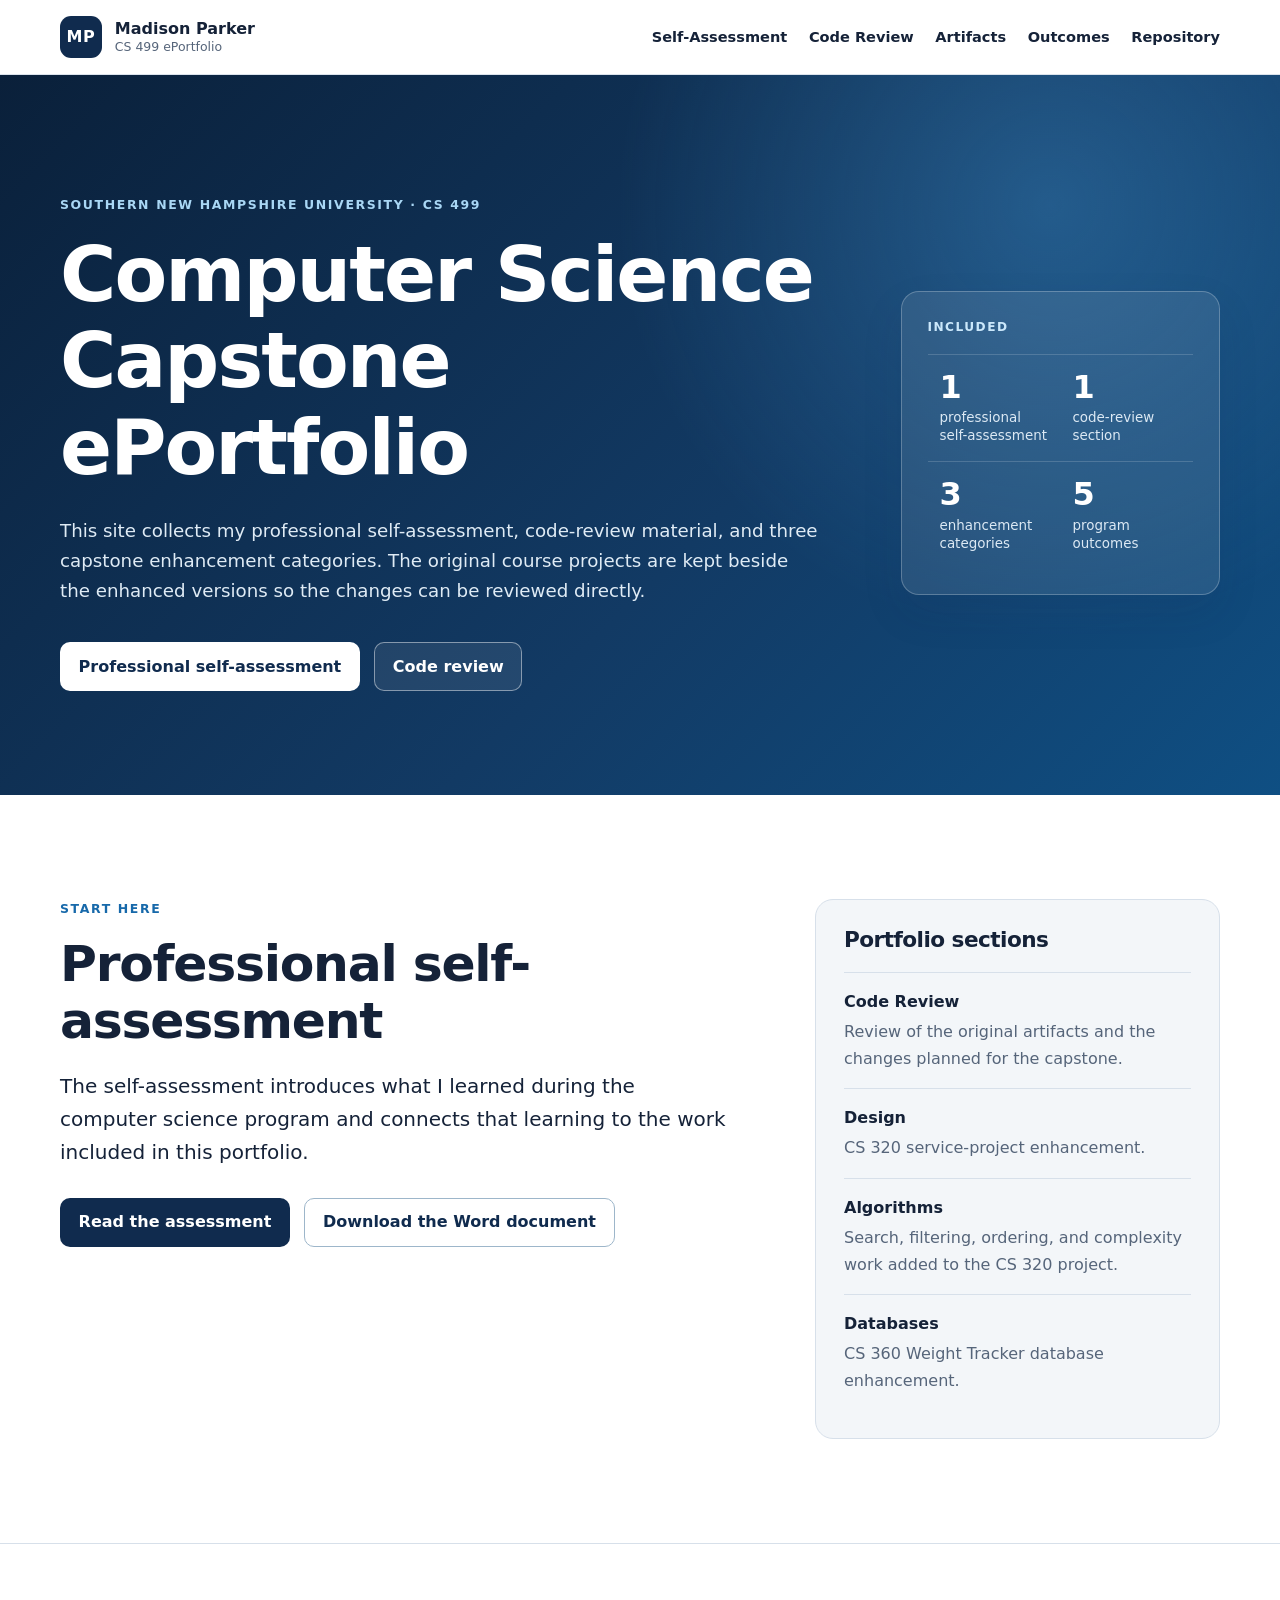
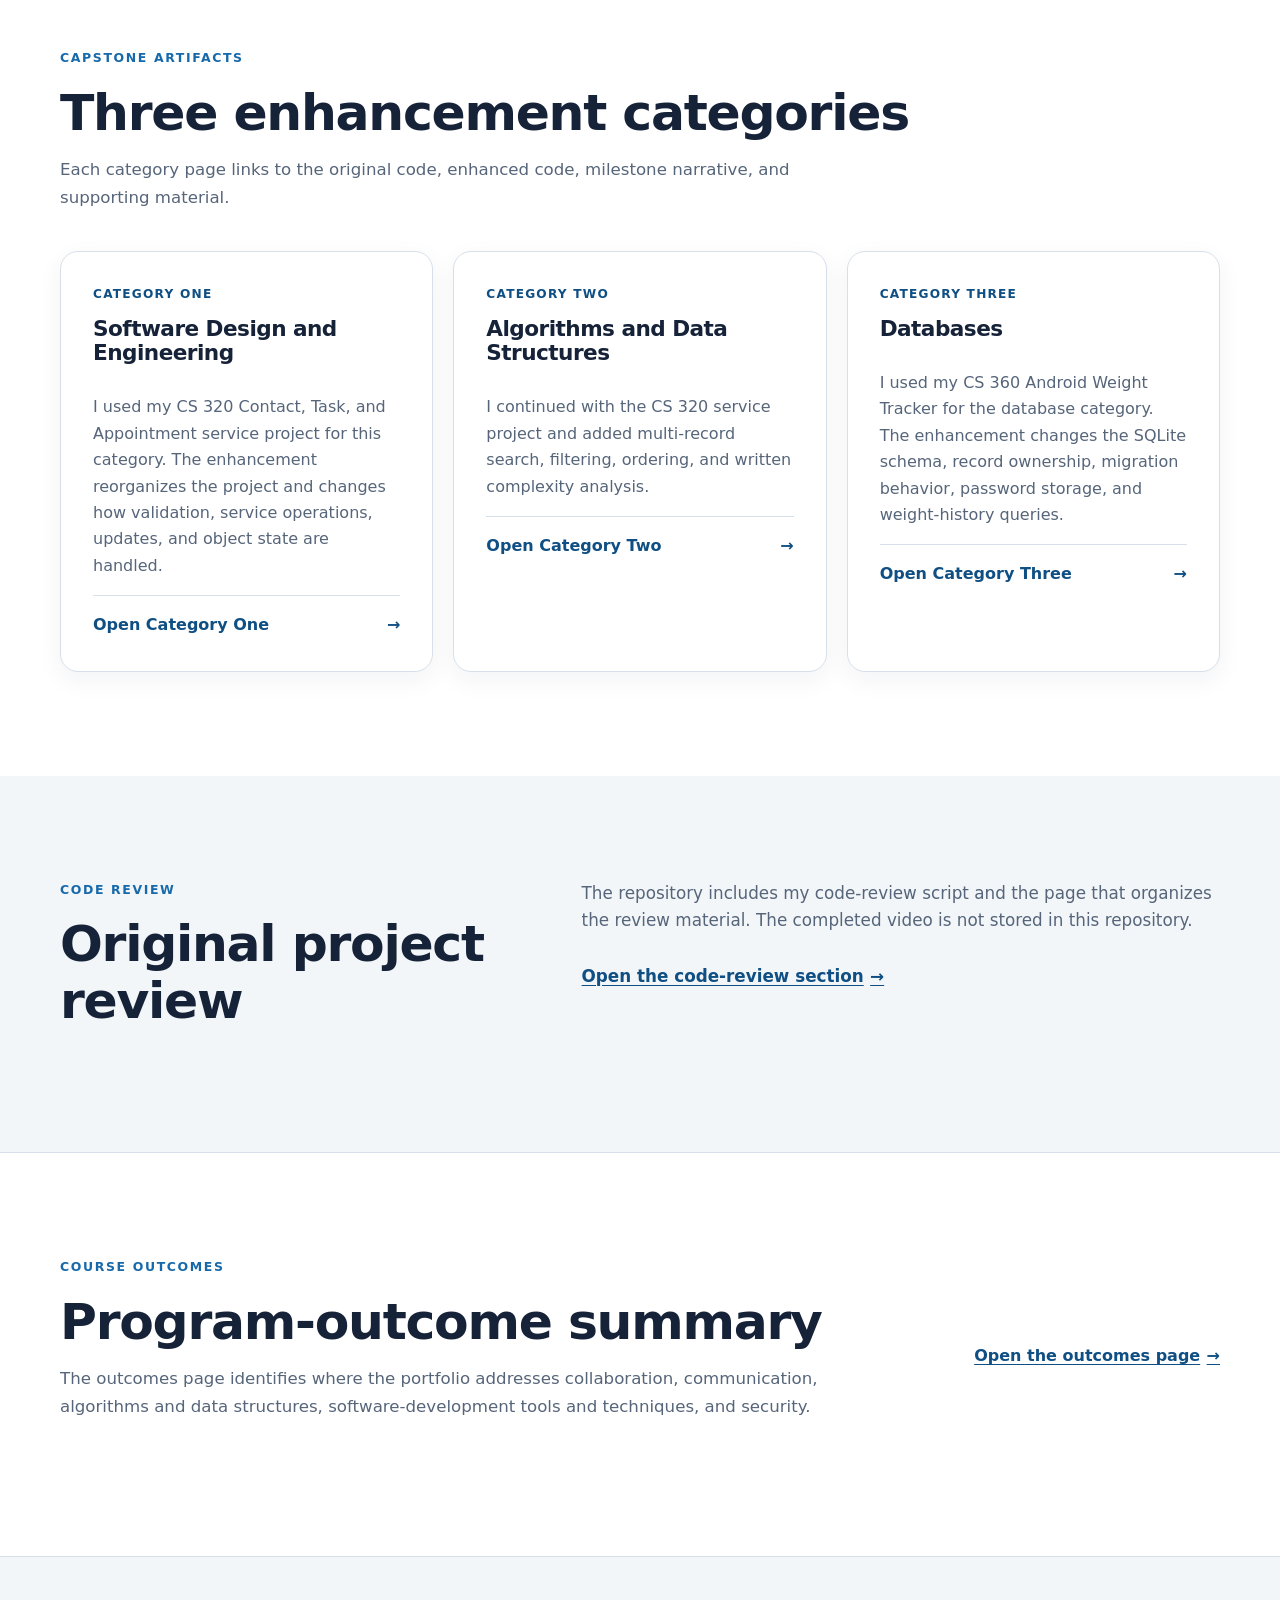
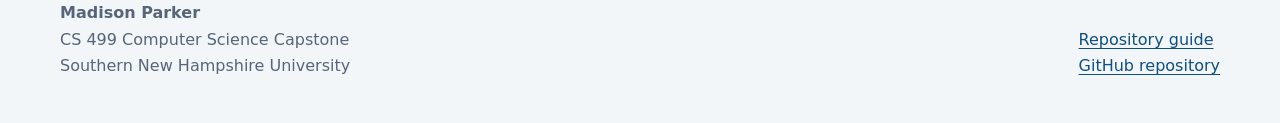
==== commit 71bfaea7: "Make portfolio home page factual and concise" ====
--- a/index.html
+++ b/index.html
@@ -3,7 +3,7 @@
 <head>
   <meta charset="utf-8">
   <meta name="viewport" content="width=device-width, initial-scale=1">
-  <meta name="description" content="Madison Parker's final CS 499 Computer Science Capstone ePortfolio with professional self-assessment, code review materials, original and enhanced artifacts, narratives, and program-outcome evidence.">
+  <meta name="description" content="Madison Parker's CS 499 Computer Science Capstone ePortfolio.">
   <title>Madison Parker | CS 499 ePortfolio</title>
   <link rel="stylesheet" href="assets/styles.css">
 </head>
@@ -29,21 +29,21 @@
     <section class="hero" id="top">
       <div class="shell hero-grid">
         <div>
-          <p class="eyebrow">Southern New Hampshire University · Computer Science Capstone</p>
-          <h1>Application development grounded in evidence.</h1>
-          <p class="hero-copy">This final ePortfolio shows how I review existing software, improve it across design, algorithms, and databases, verify the result, and communicate the trade-offs without overstating what the code proves.</p>
+          <p class="eyebrow">Southern New Hampshire University · CS 499</p>
+          <h1>Computer Science Capstone ePortfolio</h1>
+          <p class="hero-copy">This site collects my professional self-assessment, code-review material, and three capstone enhancement categories. The original course projects are kept beside the enhanced versions so the changes can be reviewed directly.</p>
           <div class="actions">
-            <a class="button primary" href="self-assessment.html">Begin with the self-assessment</a>
-            <a class="button secondary" href="code-review.html">Open the code review</a>
+            <a class="button primary" href="self-assessment.html">Professional self-assessment</a>
+            <a class="button secondary" href="code-review.html">Code review</a>
           </div>
         </div>
-        <aside class="summary-panel" aria-label="Portfolio evidence summary">
-          <p class="panel-label">Final portfolio</p>
+        <aside class="summary-panel" aria-label="Portfolio contents">
+          <p class="panel-label">Included</p>
           <dl>
+            <div><dt>1</dt><dd>professional self-assessment</dd></div>
+            <div><dt>1</dt><dd>code-review section</dd></div>
             <div><dt>3</dt><dd>enhancement categories</dd></div>
-            <div><dt>127</dt><dd>focused checks passed</dd></div>
             <div><dt>5</dt><dd>program outcomes</dd></div>
-            <div><dt>7</dt><dd>documented capstone stages</dd></div>
           </dl>
         </aside>
       </div>
@@ -52,38 +52,53 @@
     <section class="section assessment-first" aria-labelledby="assessment-title">
       <div class="shell feature-layout">
         <div>
-          <p class="eyebrow">Presented first · Week 7</p>
+          <p class="eyebrow">Start here</p>
           <h2 id="assessment-title">Professional self-assessment</h2>
-          <p class="lede">I am an application developer who works from requirements to interface, service logic, database behavior, security boundaries, and test evidence. My strongest growth has been learning to treat those pieces as one system.</p>
-          <p>The self-assessment explains how the program shaped my professional direction, technical values, collaboration habits, stakeholder communication, algorithm reasoning, software and database design, and security mindset. It also introduces how the three enhanced artifacts fit together before the technical review begins.</p>
+          <p class="lede">The self-assessment introduces what I learned during the computer science program and connects that learning to the work included in this portfolio.</p>
           <div class="actions dark-actions">
-            <a class="button dark" href="self-assessment.html">Read the complete assessment</a>
+            <a class="button dark" href="self-assessment.html">Read the assessment</a>
             <a class="button outline" href="Week-7_Final-ePortfolio-and-Self-Assessment/Madison_Parker_CS499_Professional_Self_Assessment.docx">Download the Word document</a>
           </div>
         </div>
-        <aside class="principles" aria-label="Professional principles">
-          <h3>How I evaluate my work</h3>
+        <aside class="principles" aria-label="Portfolio sections">
+          <h3>Portfolio sections</h3>
           <dl>
-            <div><dt>Reliability</dt><dd>Failure should not leave partial state or destroy existing data.</dd></div>
-            <div><dt>Clarity</dt><dd>Requirements, source boundaries, and evidence should be reviewable.</dd></div>
-            <div><dt>Privacy</dt><dd>Access belongs to the authenticated owner, not merely to a hidden screen.</dd></div>
-            <div><dt>Respect</dt><dd>Interfaces and technical claims should be accessible, neutral, and honest.</dd></div>
+            <div><dt>Code Review</dt><dd>Review of the original artifacts and the changes planned for the capstone.</dd></div>
+            <div><dt>Design</dt><dd>CS 320 service-project enhancement.</dd></div>
+            <div><dt>Algorithms</dt><dd>Search, filtering, ordering, and complexity work added to the CS 320 project.</dd></div>
+            <div><dt>Databases</dt><dd>CS 360 Weight Tracker database enhancement.</dd></div>
           </dl>
         </aside>
       </div>
     </section>
 
-    <section class="section review-path-section" aria-labelledby="path-title">
+    <section class="section" id="artifacts" aria-labelledby="artifacts-title">
       <div class="shell">
-        <p class="eyebrow">Recommended review path</p>
-        <h2 id="path-title">A clear route from professional identity to executed evidence.</h2>
-        <p class="section-intro">The portfolio is layered so an instructor, hiring manager, or developer can begin at the appropriate level and still trace every major claim to its implementation and verification.</p>
-        <ol class="review-path">
-          <li><a href="self-assessment.html"><span>01</span><strong>Understand the developer</strong><small>Professional direction, values, program growth, and artifact synthesis</small></a></li>
-          <li><a href="code-review.html"><span>02</span><strong>Establish the baseline</strong><small>Original code, risks, planned changes, outcomes, and recording status</small></a></li>
-          <li><a href="#artifacts"><span>03</span><strong>Inspect the enhancements</strong><small>Before-and-after source, narratives, trade-offs, and focused checks</small></a></li>
-          <li><a href="outcomes.html"><span>04</span><strong>Trace the evidence</strong><small>Five program outcomes connected to specific, bounded claims</small></a></li>
-        </ol>
+        <p class="eyebrow">Capstone artifacts</p>
+        <h2 id="artifacts-title">Three enhancement categories</h2>
+        <p class="section-intro">Each category page links to the original code, enhanced code, milestone narrative, and supporting material.</p>
+        <div class="card-grid three">
+          <article class="card category-card">
+            <p class="card-number">Category One</p>
+            <h3>Software Design and Engineering</h3>
+            <p>I used my CS 320 Contact, Task, and Appointment service project for this category. The enhancement reorganizes the project and changes how validation, service operations, updates, and object state are handled.</p>
+            <a class="card-action" href="software-design.html">Open Category One <span aria-hidden="true">→</span></a>
+          </article>
+
+          <article class="card category-card">
+            <p class="card-number">Category Two</p>
+            <h3>Algorithms and Data Structures</h3>
+            <p>I continued with the CS 320 service project and added multi-record search, filtering, ordering, and written complexity analysis.</p>
+            <a class="card-action" href="algorithms.html">Open Category Two <span aria-hidden="true">→</span></a>
+          </article>
+
+          <article class="card category-card">
+            <p class="card-number">Category Three</p>
+            <h3>Databases</h3>
+            <p>I used my CS 360 Android Weight Tracker for the database category. The enhancement changes the SQLite schema, record ownership, migration behavior, password storage, and weight-history queries.</p>
+            <a class="card-action" href="databases.html">Open Category Three <span aria-hidden="true">→</span></a>
+          </article>
+        </div>
       </div>
     </section>
 
@@ -91,57 +106,11 @@
       <div class="shell split">
         <div>
           <p class="eyebrow">Code review</p>
-          <h2 id="review-title">The original work establishes the baseline.</h2>
+          <h2 id="review-title">Original project review</h2>
         </div>
         <div class="prose">
-          <p>The code-review materials examine the original CS 320 service suite and CS 360 Android Weight Tracker for structure, logic, efficiency, security, testing, and documentation. The review then states the planned category enhancements and connects them to all five outcomes.</p>
-          <p><strong>Submission note:</strong> the narration script and exact 35-minute chapter plan are included. A playable video file or public video URL was not present in the supplied materials and must be added before the final Brightspace submission.</p>
-          <a class="text-link" href="code-review.html">Review the chapter plan and recording requirement <span aria-hidden="true">→</span></a>
-        </div>
-      </div>
-    </section>
-
-    <section class="section" id="artifacts" aria-labelledby="artifacts-title">
-      <div class="shell">
-        <p class="eyebrow">Original + enhanced + narrative</p>
-        <h2 id="artifacts-title">Three required enhancement categories.</h2>
-        <p class="section-intro">Each page presents the original condition, completed changes, focused before-and-after code, verification results, reflection, outcome alignment, and direct artifact downloads.</p>
-        <div class="card-grid three">
-          <article class="card category-card">
-            <p class="card-number">Category One · July 13, 2026</p>
-            <h3>Software Design and Engineering</h3>
-            <p>The CS 320 services become one structured Java 17/Maven suite with centralized validation, explicit contracts, defensive copies, atomic updates, and deterministic time.</p>
-            <ul>
-              <li>Unchanged original and enhanced source</li>
-              <li>97 included JUnit methods</li>
-              <li><strong>26 of 26 focused checks passed</strong></li>
-            </ul>
-            <a class="card-action" href="software-design.html">Examine the design enhancement <span aria-hidden="true">→</span></a>
-          </article>
-
-          <article class="card category-card">
-            <p class="card-number">Category Two · July 20, 2026</p>
-            <h3>Algorithms and Data Structures</h3>
-            <p>The cumulative CS 320 suite adds case-insensitive retrieval, inclusive date ranges, immutable snapshots, comparator chains, and explicit complexity analysis.</p>
-            <ul>
-              <li>Week 3 baseline isolated from Week 4 delta</li>
-              <li>103 cumulative JUnit methods</li>
-              <li><strong>19 of 19 focused checks passed</strong></li>
-            </ul>
-            <a class="card-action" href="algorithms.html">Examine the algorithm enhancement <span aria-hidden="true">→</span></a>
-          </article>
-
-          <article class="card category-card">
-            <p class="card-number">Category Three · final revision August 9, 2026</p>
-            <h3>Databases</h3>
-            <p>The CS 360 Weight Tracker gains a normalized, versioned SQLite model with authenticated ownership, constraints, migration, progress reporting, and defensive credential handling.</p>
-            <ul>
-              <li>Original Android project preserved</li>
-              <li>46 SQLite + 36 Java checks</li>
-              <li><strong>82 of 82 focused checks passed</strong></li>
-            </ul>
-            <a class="card-action" href="databases.html">Examine the database enhancement <span aria-hidden="true">→</span></a>
-          </article>
+          <p>The repository includes my code-review script and the page that organizes the review material. The completed video is not stored in this repository.</p>
+          <a class="text-link" href="code-review.html">Open the code-review section <span aria-hidden="true">→</span></a>
         </div>
       </div>
     </section>
@@ -150,46 +119,20 @@
       <div class="shell">
         <div class="section-heading">
           <div>
-            <p class="eyebrow">Program outcomes</p>
-            <h2 id="outcomes-title">One portfolio, five connected claims.</h2>
+            <p class="eyebrow">Course outcomes</p>
+            <h2 id="outcomes-title">Program-outcome summary</h2>
           </div>
-          <a class="text-link" href="outcomes.html">Open the complete crosswalk <span aria-hidden="true">→</span></a>
+          <a class="text-link" href="outcomes.html">Open the outcomes page <span aria-hidden="true">→</span></a>
         </div>
-        <ol class="outcome-list compact">
-          <li><span>01</span><div><h3>Collaborative environments</h3><p>Reviewable scope, user stories, decision logs, traceability, and repeatable checks.</p></div></li>
-          <li><span>02</span><div><h3>Professional communication</h3><p>User problem, technical decision, source location, evidence, and limitation.</p></div></li>
-          <li><span>03</span><div><h3>Algorithms and data structures</h3><p>Access-pattern reasoning, complexity, deterministic order, and index trade-offs.</p></div></li>
-          <li><span>04</span><div><h3>Techniques and tools</h3><p>Java, Maven, Android, SQLite, migrations, tests, scripts, and GitHub Pages.</p></div></li>
-          <li><span>05</span><div><h3>Security mindset</h3><p>State ownership, input boundaries, record authorization, credential protection, and residual risk.</p></div></li>
-        </ol>
-      </div>
-    </section>
-
-    <section class="section evidence" aria-labelledby="evidence-title">
-      <div class="shell evidence-grid">
-        <div>
-          <p class="eyebrow">Verification boundaries</p>
-          <h2 id="evidence-title">Evidence is reported at the level actually executed.</h2>
-          <p>Standalone checks, JUnit assets, and a full Android build are not interchangeable. The portfolio distinguishes what passed in the submission environment from what remains included for Android Studio execution.</p>
-        </div>
-        <div class="evidence-table-wrap">
-          <table>
-            <thead><tr><th>Category</th><th>Executed result</th><th>Additional included evidence</th></tr></thead>
-            <tbody>
-              <tr><td>Software design</td><td>26/26 checks</td><td>97 JUnit methods, Maven project, exact diff</td></tr>
-              <tr><td>Algorithms</td><td>19/19 checks</td><td>103 cumulative JUnit methods, Week 3-to-4 diff</td></tr>
-              <tr><td>Databases</td><td>46/46 SQLite + 36/36 Java</td><td>Gradle project and Android instrumentation tests</td></tr>
-            </tbody>
-          </table>
-        </div>
+        <p class="section-intro">The outcomes page identifies where the portfolio addresses collaboration, communication, algorithms and data structures, software-development tools and techniques, and security.</p>
       </div>
     </section>
   </main>
 
   <footer>
     <div class="shell footer-inner">
-      <p><strong>Madison Parker</strong><br>Bachelor of Science in Computer Science<br>Southern New Hampshire University<br><small>Final capstone revision: August 9, 2026</small></p>
-      <p><a href="README.md">Repository guide</a><br><a href="FINAL_PROJECT_RUBRIC_TRACEABILITY.md">Rubric traceability</a><br><a href="https://github.com/Cuthluwu/CS499-ePortfolio">GitHub repository</a></p>
+      <p><strong>Madison Parker</strong><br>CS 499 Computer Science Capstone<br>Southern New Hampshire University</p>
+      <p><a href="README.md">Repository guide</a><br><a href="https://github.com/Cuthluwu/CS499-ePortfolio">GitHub repository</a></p>
     </div>
   </footer>
 </body>
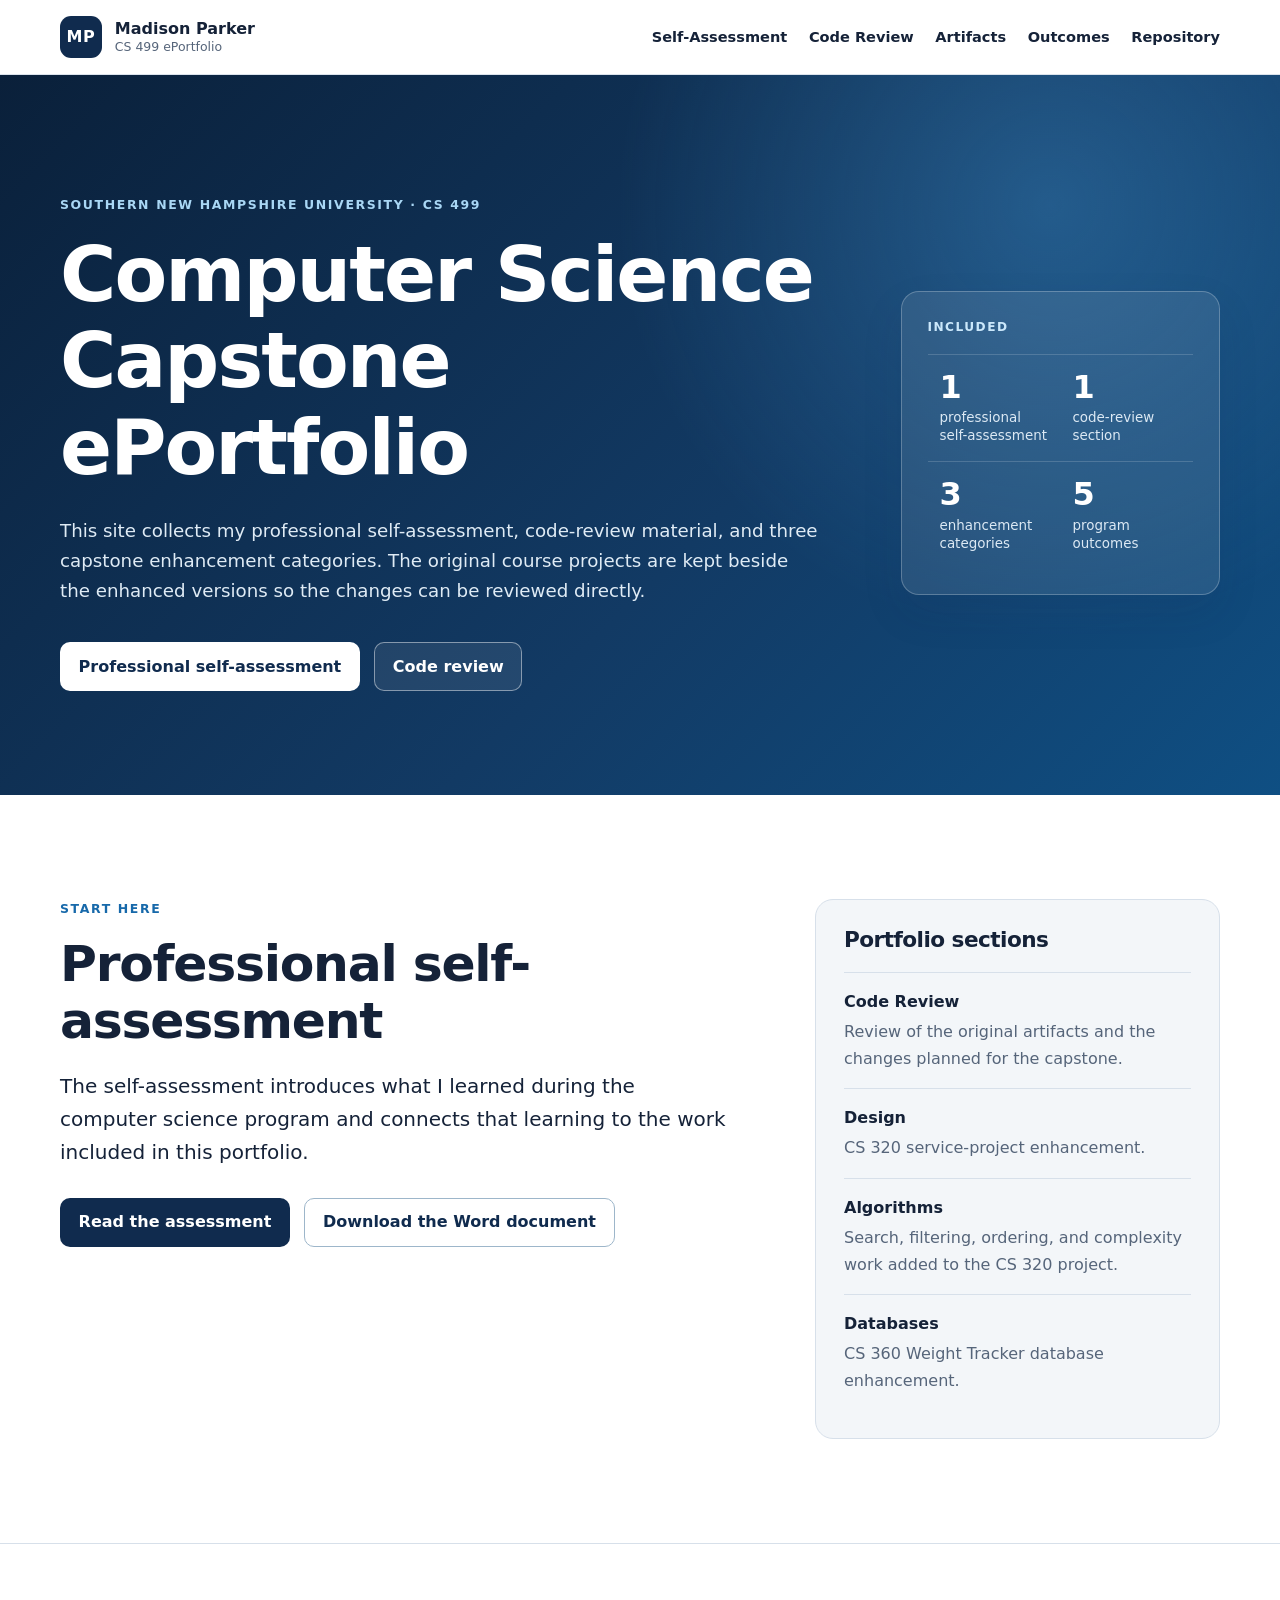
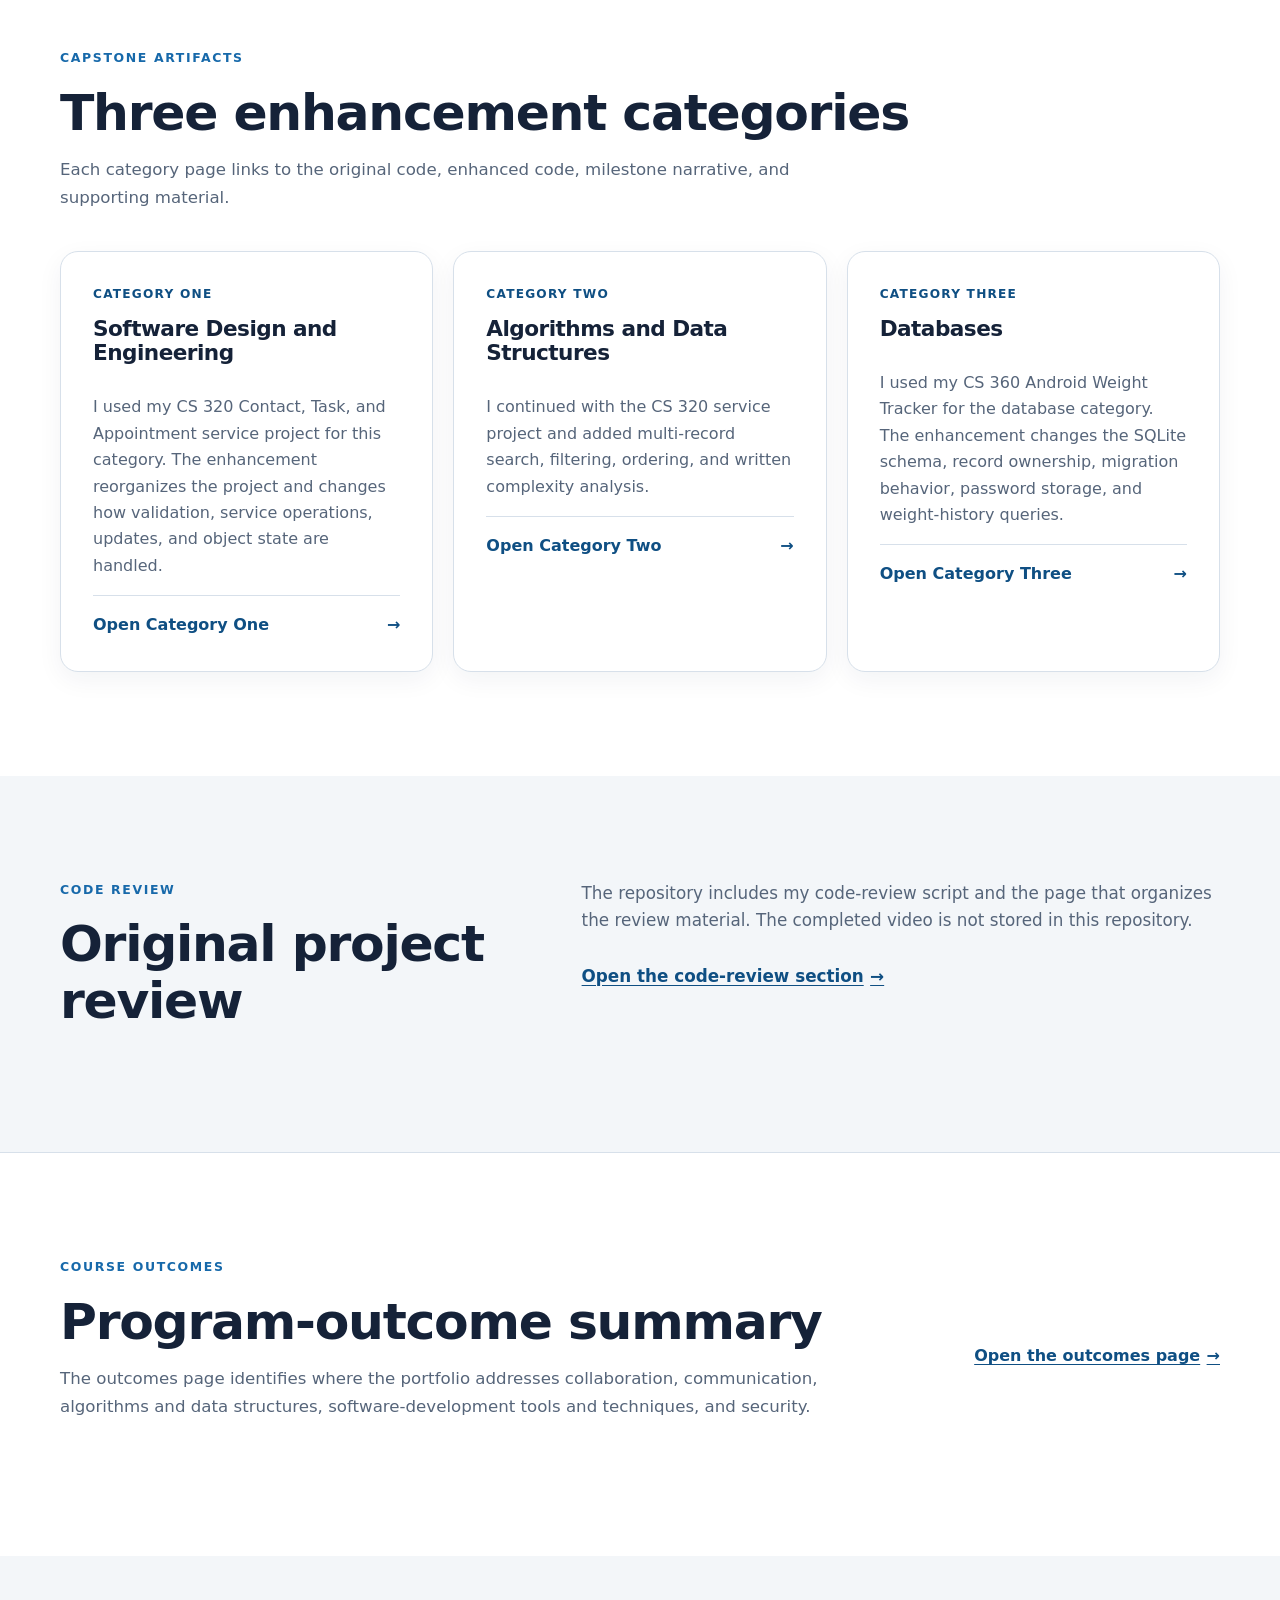
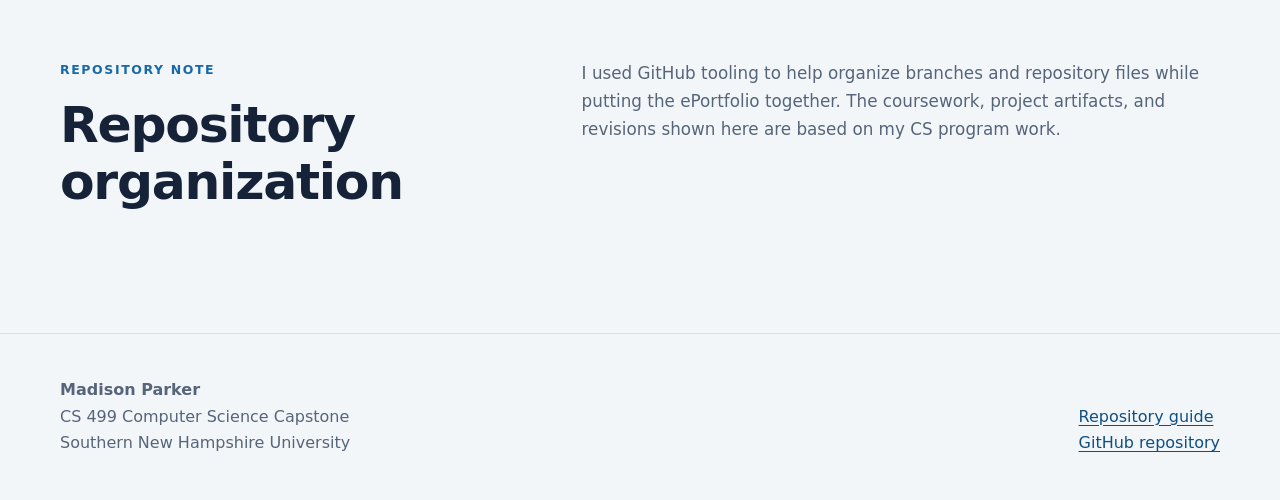
==== commit 77adca26: "Add portfolio organization note" ====
--- a/index.html
+++ b/index.html
@@ -127,6 +127,18 @@
         <p class="section-intro">The outcomes page identifies where the portfolio addresses collaboration, communication, algorithms and data structures, software-development tools and techniques, and security.</p>
       </div>
     </section>
+
+    <section class="section section-tint" aria-labelledby="organization-note-title">
+      <div class="shell split">
+        <div>
+          <p class="eyebrow">Repository note</p>
+          <h2 id="organization-note-title">Repository organization</h2>
+        </div>
+        <div class="prose">
+          <p>I used GitHub tooling to help organize branches and repository files while putting the ePortfolio together. The coursework, project artifacts, and revisions shown here are based on my CS program work.</p>
+        </div>
+      </div>
+    </section>
   </main>
 
   <footer>
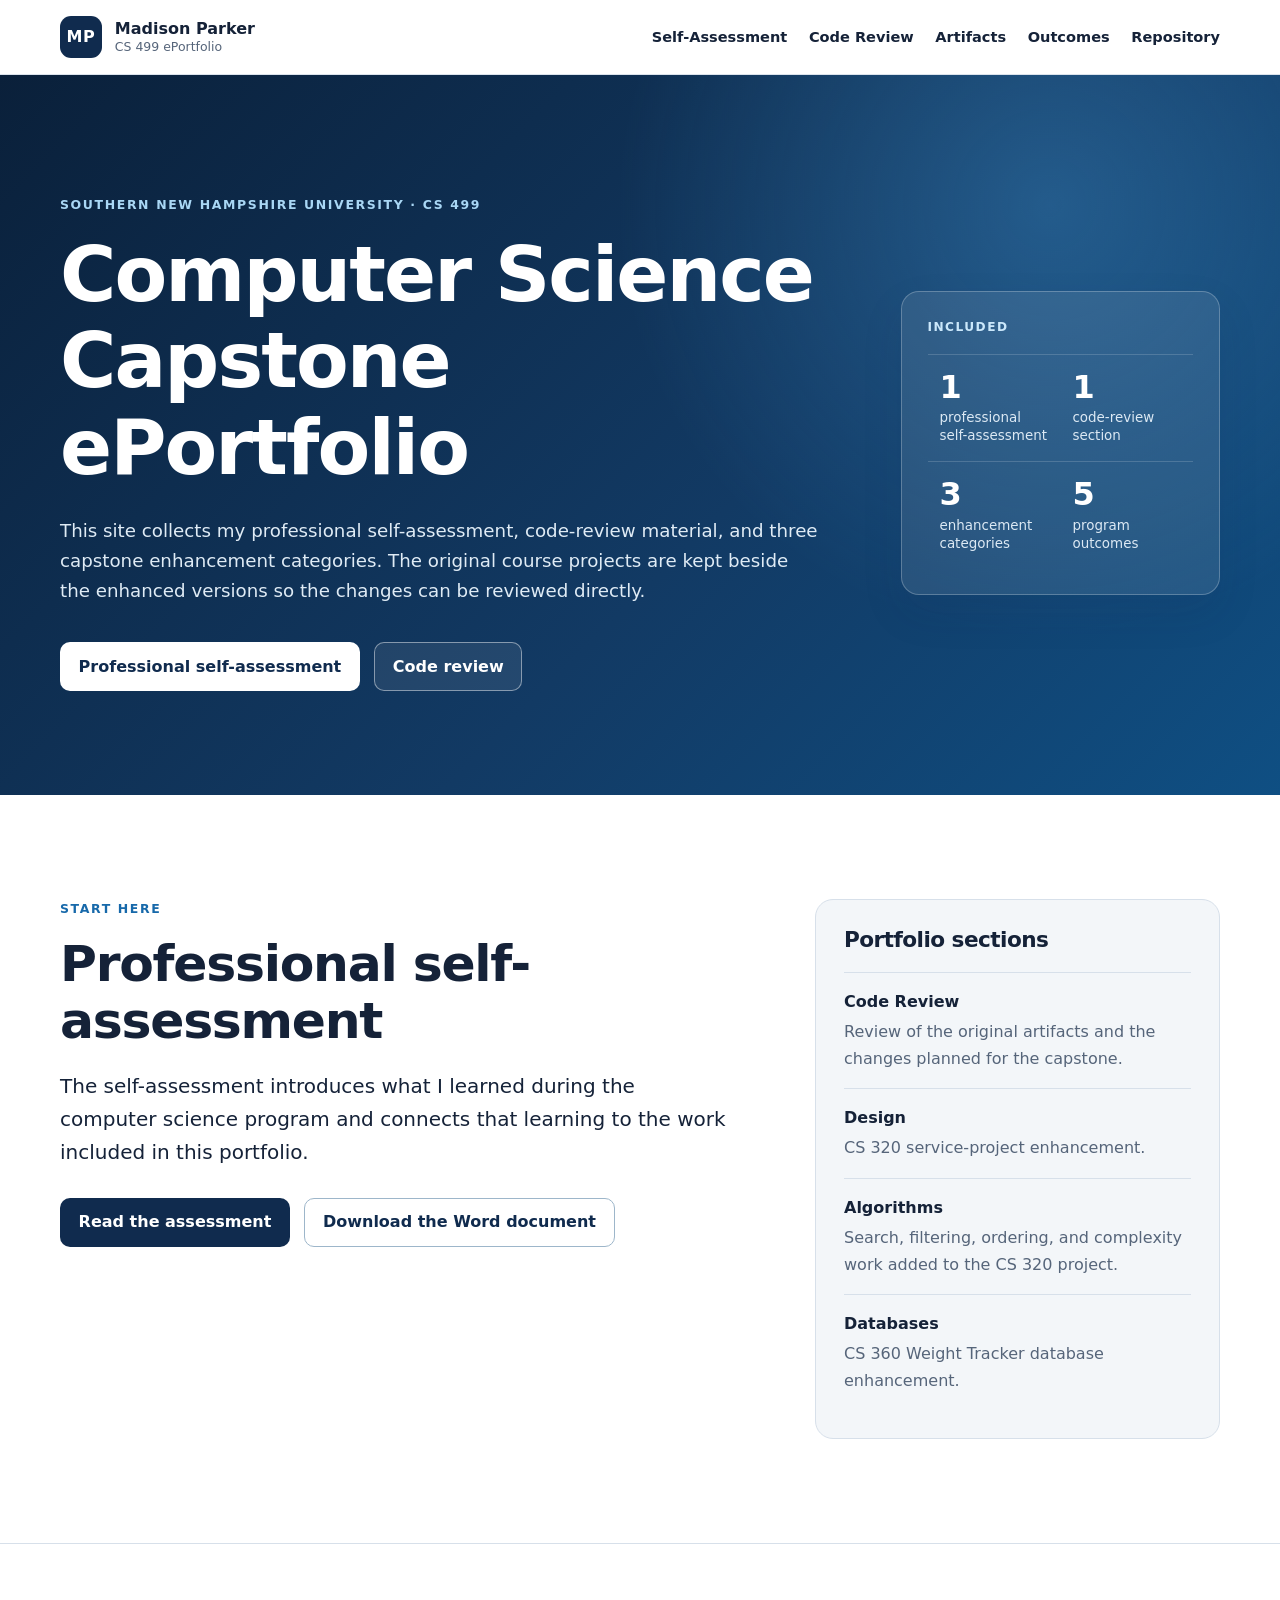
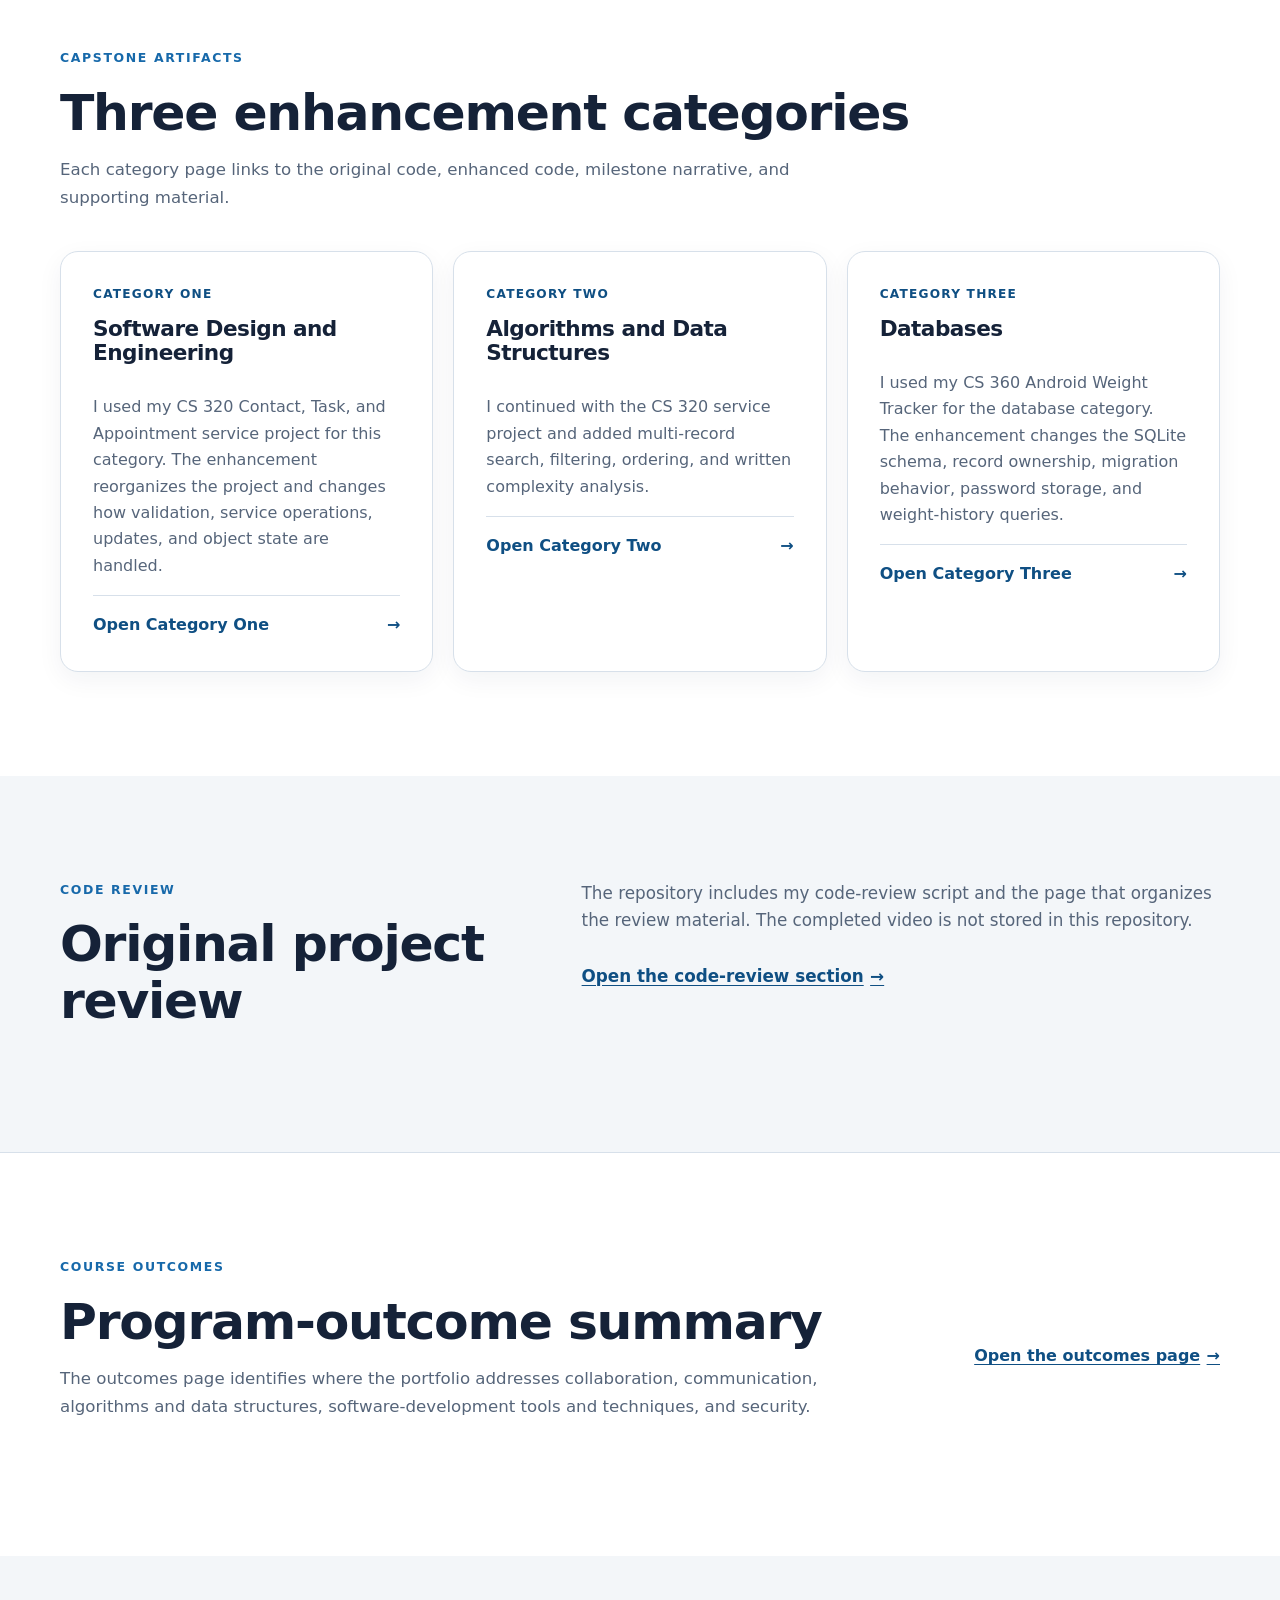
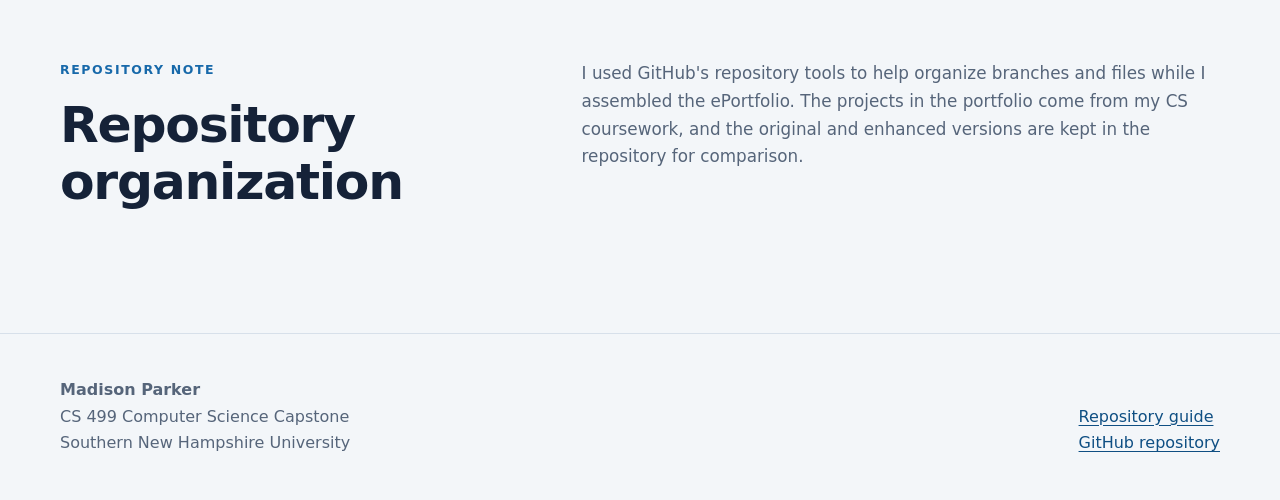
==== commit 62ed04e6: "Clarify repository organization note" ====
--- a/index.html
+++ b/index.html
@@ -135,7 +135,7 @@
           <h2 id="organization-note-title">Repository organization</h2>
         </div>
         <div class="prose">
-          <p>I used GitHub tooling to help organize branches and repository files while putting the ePortfolio together. The coursework, project artifacts, and revisions shown here are based on my CS program work.</p>
+          <p>I used GitHub's repository tools to help organize branches and files while I assembled the ePortfolio. The projects in the portfolio come from my CS coursework, and the original and enhanced versions are kept in the repository for comparison.</p>
         </div>
       </div>
     </section>
